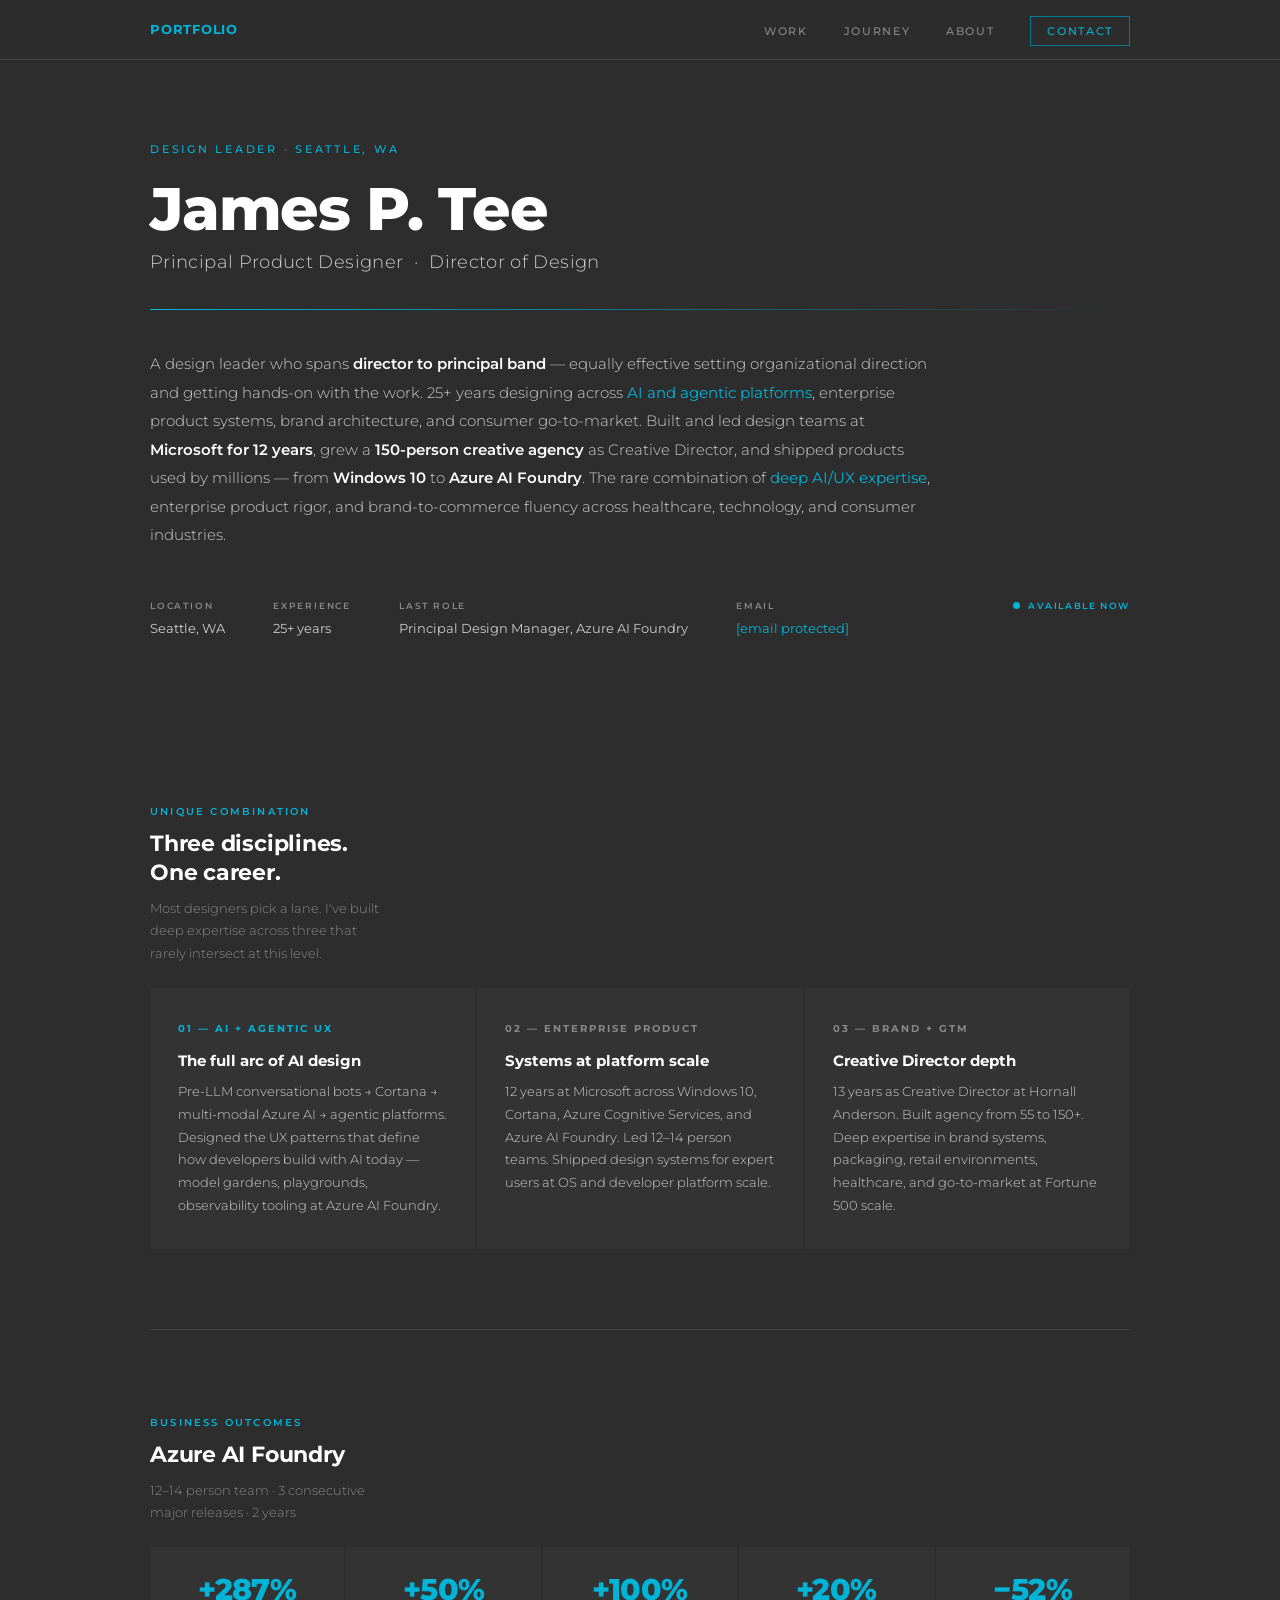
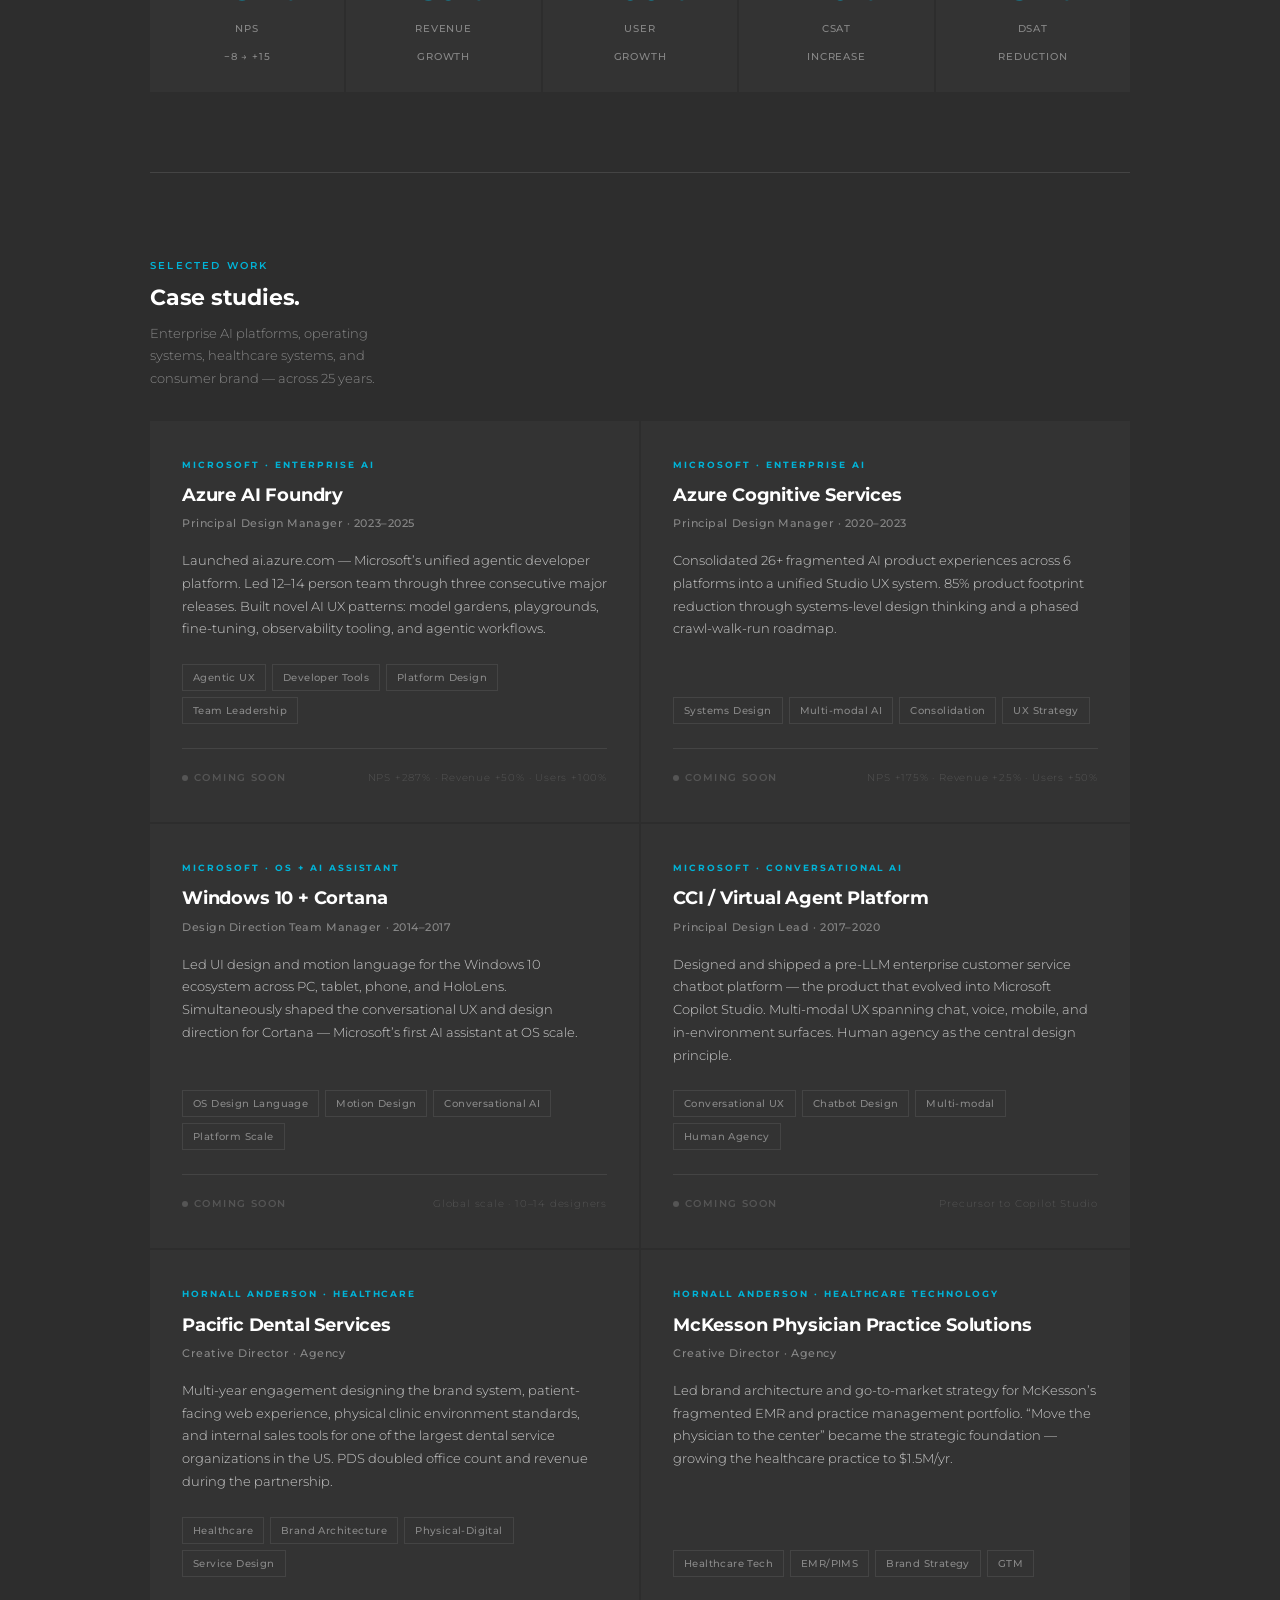
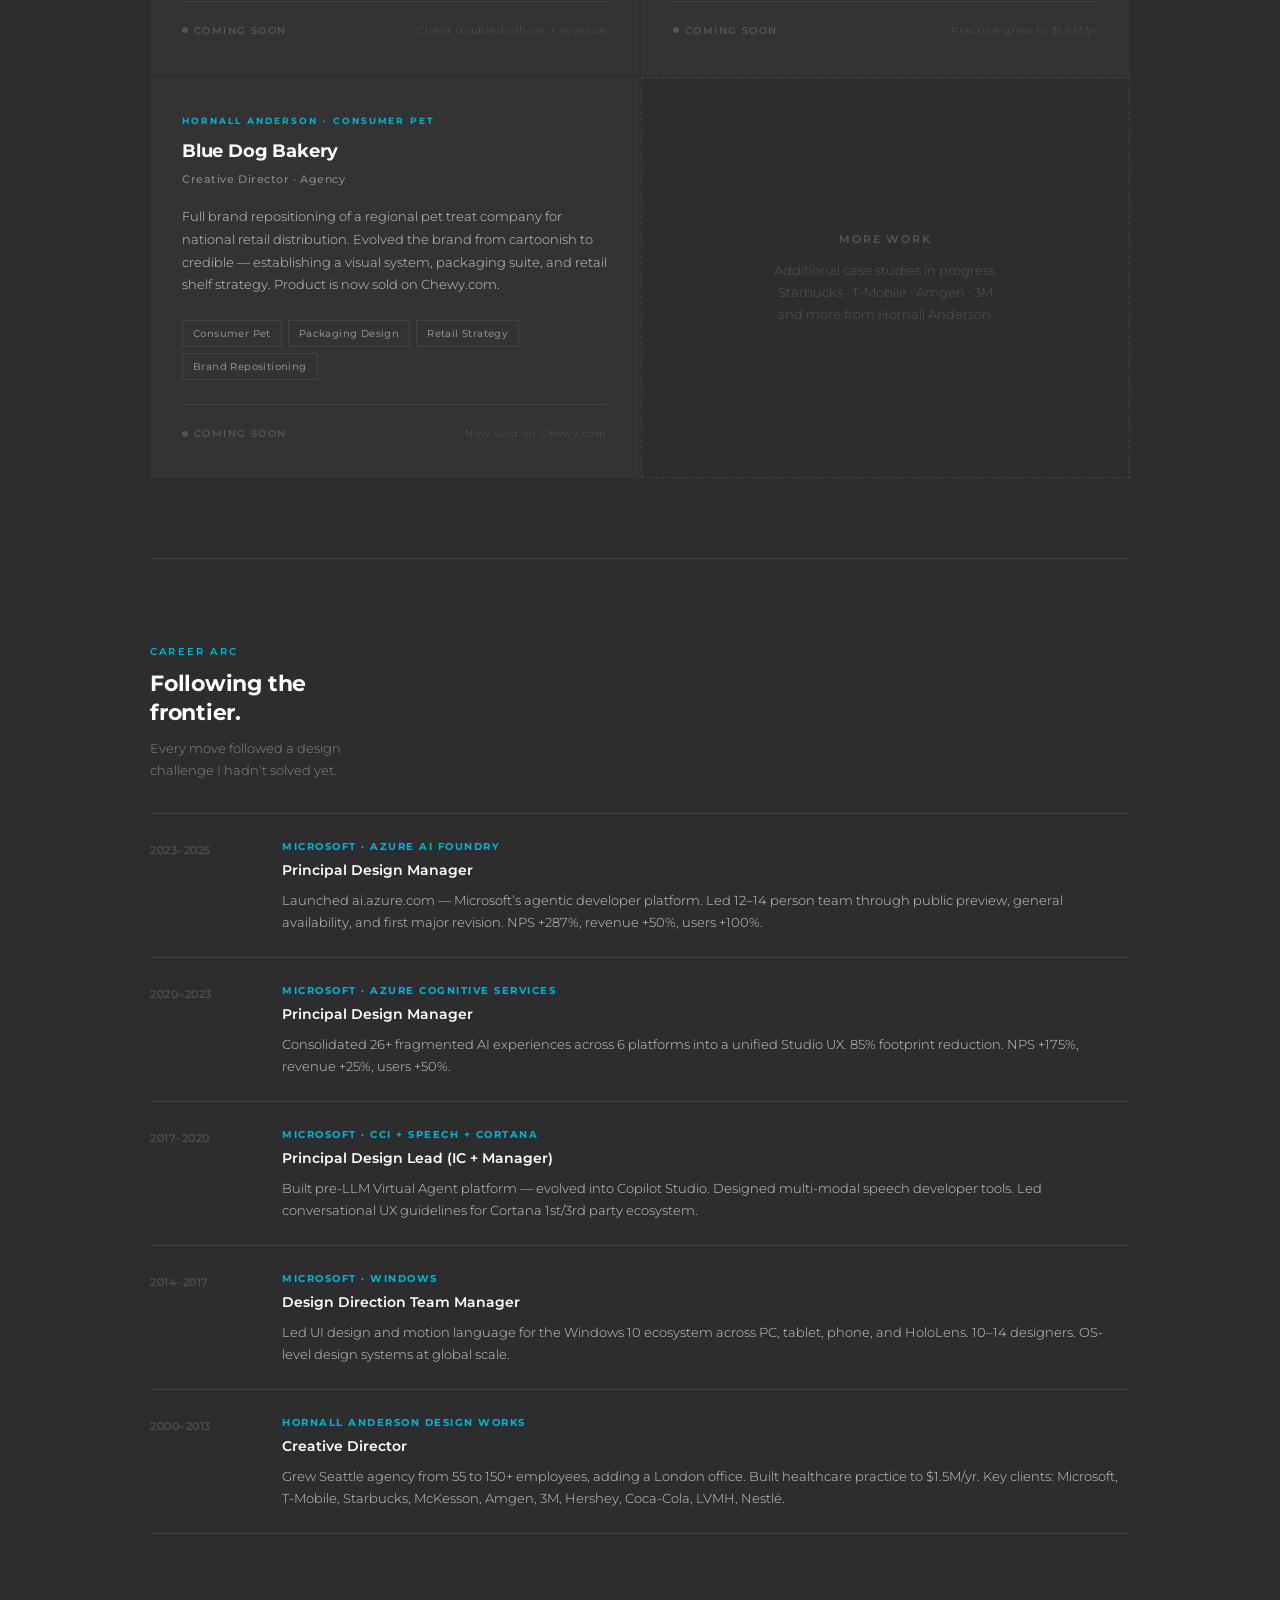
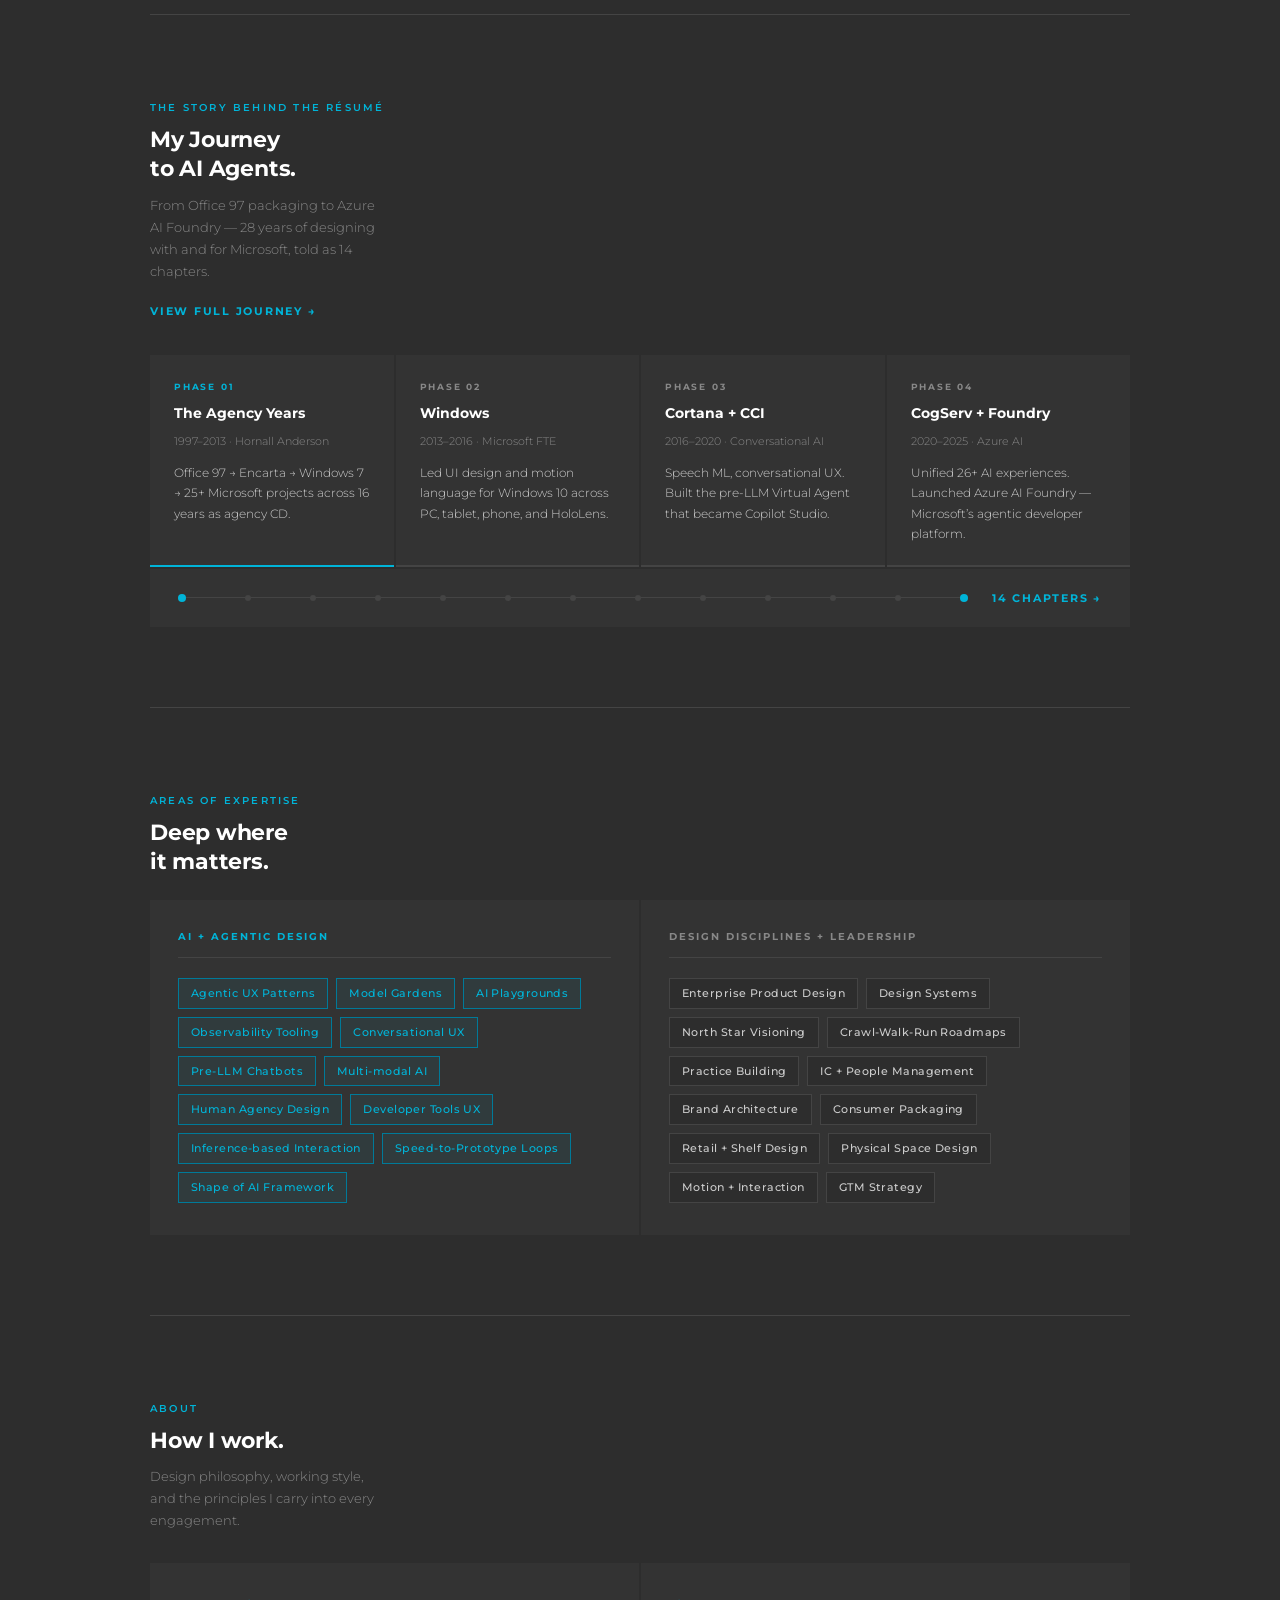
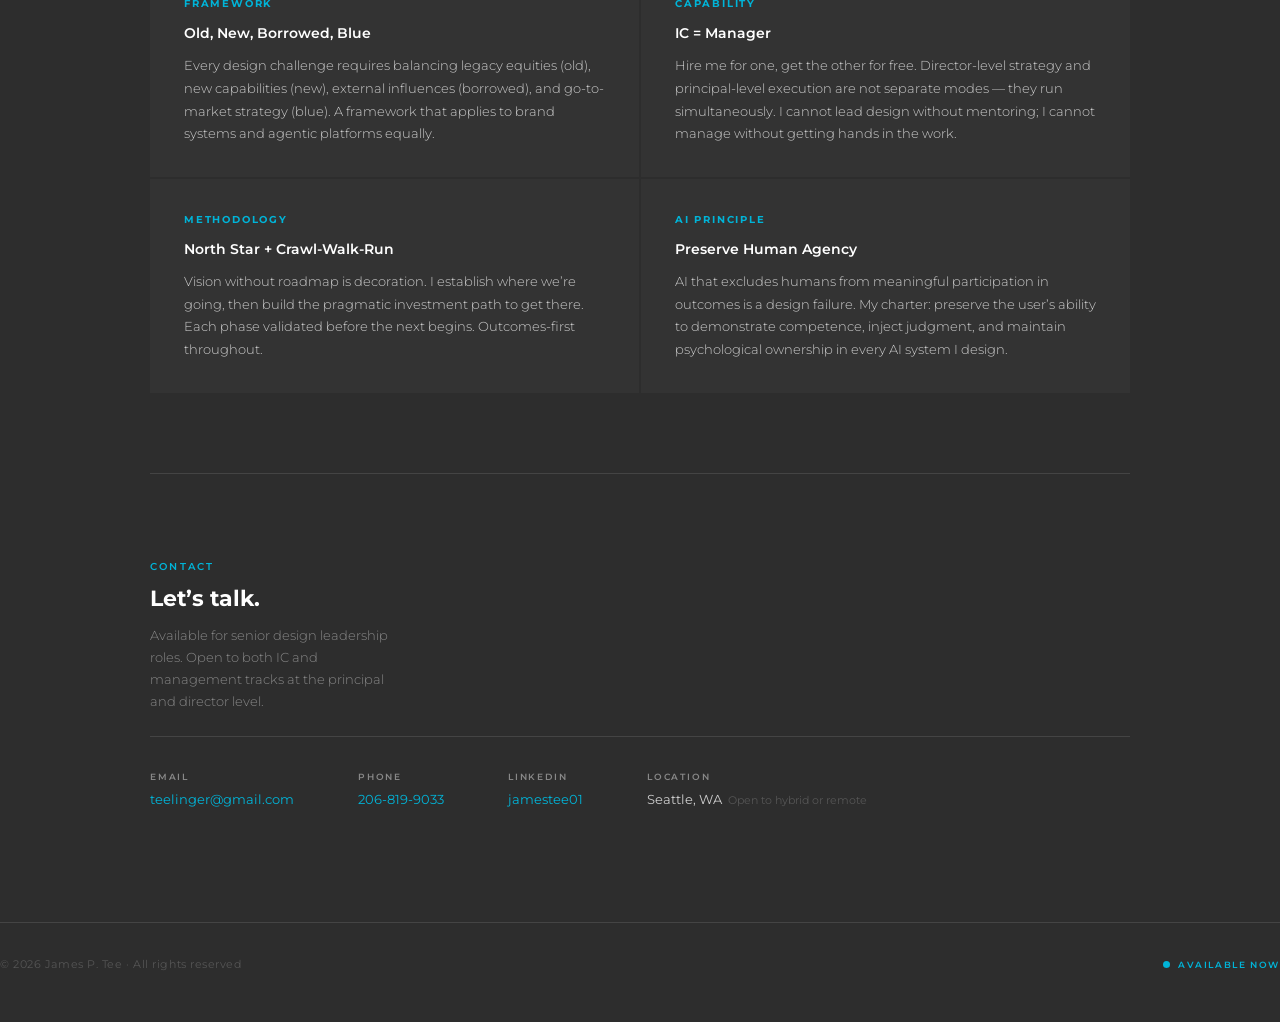
==== index.html @ 66a165d1 "Add files via upload" ====
<!DOCTYPE html>
<html lang="en">
<head>
<meta charset="UTF-8">
<meta name="viewport" content="width=device-width, initial-scale=1.0">
<title>James P. Tee — Principal Design Leader</title>
<meta name="description" content="James P. Tee is a Principal Design Leader with 25+ years spanning AI and agentic UX, enterprise product design, and brand systems. Former Microsoft Azure AI Foundry, Windows, Cortana. Based in Seattle, WA.">
<meta name="author" content="James P. Tee">
<meta name="robots" content="index, follow">
<meta property="og:type" content="website">
<meta property="og:url" content="https://jamestee01.github.io">
<meta property="og:title" content="James P. Tee — Principal Design Leader">
<meta property="og:description" content="25+ years spanning AI and agentic platforms, enterprise product design, and brand systems. Azure AI Foundry · Windows · Hornall Anderson.">
<meta property="og:image" content="https://jamestee01.github.io/og-image.png">
<meta name="twitter:card" content="summary_large_image">
<meta name="twitter:title" content="James P. Tee — Principal Design Leader">
<meta name="twitter:description" content="25+ years spanning AI and agentic platforms, enterprise product design, and brand systems.">
<meta name="twitter:image" content="https://jamestee01.github.io/og-image.png">
<link rel="canonical" href="https://jamestee01.github.io">
<link href="https://fonts.googleapis.com/css2?family=Montserrat:ital,wght@0,200;0,300;0,400;0,500;0,600;0,700;0,800;1,300;1,400&display=swap" rel="stylesheet">
<link rel="stylesheet" href="style.css">
</head>
<body>

<nav>
  <div class="nav-inner">
    <a href="#home" class="nav-name"><span>Portfolio</span></a>
    <ul class="nav-links">
      <li><a href="#work">Work</a></li>
      <li><a href="journey.html">Journey</a></li>
      <li><a href="#about">About</a></li>
      <li><a href="#contact" class="nav-cta">Contact</a></li>
    </ul>
  </div>
</nav>

<div class="page">

  <!-- HERO -->
  <section id="home">
    <p class="hero-kicker f1">Design Leader · Seattle, WA</p>
    <h1 class="hero-name f1">James P. Tee</h1>
    <p class="hero-title f2">Principal Product Designer &nbsp;·&nbsp; Director of Design</p>
    <div class="hero-rule"></div>
    <p class="hero-pitch f2">
      A design leader who spans <strong>director to principal band</strong> — equally effective setting organizational direction and getting hands-on with the work.
      25+ years designing across <span class="cy">AI and agentic platforms</span>, enterprise product systems, brand architecture, and consumer go-to-market.
      Built and led design teams at <strong>Microsoft for 12 years</strong>, grew a <strong>150-person creative agency</strong> as Creative Director, and shipped
      products used by millions — from <strong>Windows 10</strong> to <strong>Azure AI Foundry</strong>.
      The rare combination of <span class="cy">deep AI/UX expertise</span>, enterprise product rigor, and brand-to-commerce fluency across healthcare, technology, and consumer industries.
    </p>
    <div class="meta-row f3">
      <div class="mi"><span class="ml">Location</span><span class="mv">Seattle, WA</span></div>
      <div class="mi"><span class="ml">Experience</span><span class="mv">25+ years</span></div>
      <div class="mi"><span class="ml">Last Role</span><span class="mv">Principal Design Manager, Azure AI Foundry</span></div>
      <div class="mi"><span class="ml">Email</span><span class="mv"><a href="/cdn-cgi/l/email-protection#a3d7c6c6cfcacdc4c6d1e3c4cec2cacf8dc0ccce"><span class="__cf_email__" data-cfemail="83f7e6e6efeaede4e6f1c3e4eee2eaefade0ecee">[email&#160;protected]</span></a></span></div>
      <div class="mi" style="margin-left:auto"><div class="status"><div class="sdot"></div>Available Now</div></div>
    </div>
  </section>

  <!-- PILLARS -->
  <div class="sb f3">
    <div class="two-col" style="margin-bottom:24px">
      <div class="col-l"><p class="kicker">Unique combination</p><h2 class="sh">Three disciplines.<br>One career.</h2><p class="ssub">Most designers pick a lane. I've built deep expertise across three that rarely intersect at this level.</p></div>
      <div></div>
    </div>
    <div class="pill-row">
      <div class="pill"><span class="pill-num">01 — AI + Agentic UX</span><div class="pill-t">The full arc of AI design</div><p class="pill-b">Pre-LLM conversational bots → Cortana → multi-modal Azure AI → agentic platforms. Designed the UX patterns that define how developers build with AI today — model gardens, playgrounds, observability tooling at Azure AI Foundry.</p></div>
      <div class="pill"><span class="pill-num" style="color:var(--gray-2)">02 — Enterprise Product</span><div class="pill-t">Systems at platform scale</div><p class="pill-b">12 years at Microsoft across Windows 10, Cortana, Azure Cognitive Services, and Azure AI Foundry. Led 12–14 person teams. Shipped design systems for expert users at OS and developer platform scale.</p></div>
      <div class="pill"><span class="pill-num" style="color:var(--gray-2)">03 — Brand + GTM</span><div class="pill-t">Creative Director depth</div><p class="pill-b">13 years as Creative Director at Hornall Anderson. Built agency from 55 to 150+. Deep expertise in brand systems, packaging, retail environments, healthcare, and go-to-market at Fortune 500 scale.</p></div>
    </div>
  </div>

  <!-- METRICS -->
  <div class="sb f4">
    <div class="two-col" style="margin-bottom:24px">
      <div class="col-l"><p class="kicker">Business outcomes</p><h2 class="sh">Azure AI Foundry</h2><p class="ssub">12–14 person team · 3 consecutive major releases · 2 years</p></div>
      <div></div>
    </div>
    <div class="met-row">
      <div class="met-box"><span class="met-num">+287%</span><span class="met-lbl">NPS<br>−8 → +15</span></div>
      <div class="met-box"><span class="met-num">+50%</span><span class="met-lbl">Revenue<br>Growth</span></div>
      <div class="met-box"><span class="met-num">+100%</span><span class="met-lbl">User<br>Growth</span></div>
      <div class="met-box"><span class="met-num">+20%</span><span class="met-lbl">CSAT<br>Increase</span></div>
      <div class="met-box"><span class="met-num">−52%</span><span class="met-lbl">DSAT<br>Reduction</span></div>
    </div>
  </div>

  <!-- WORK -->
  <div class="sb" id="work">
    <div class="two-col" style="margin-bottom:32px">
      <div class="col-l"><p class="kicker">Selected work</p><h2 class="sh">Case studies.</h2><p class="ssub">Enterprise AI platforms, operating systems, healthcare systems, and consumer brand — across 25 years.</p></div>
      <div></div>
    </div>
    <div class="work-grid">

      <div class="card">
        <div class="c-domain">Microsoft · Enterprise AI</div>
        <div class="c-title">Azure AI Foundry</div>
        <div class="c-role">Principal Design Manager · 2023–2025</div>
        <div class="c-desc">Launched ai.azure.com — Microsoft’s unified agentic developer platform. Led 12–14 person team through three consecutive major releases. Built novel AI UX patterns: model gardens, playgrounds, fine-tuning, observability tooling, and agentic workflows.</div>
        <div class="c-tags"><span class="c-tag">Agentic UX</span><span class="c-tag">Developer Tools</span><span class="c-tag">Platform Design</span><span class="c-tag">Team Leadership</span></div>
        <div class="c-foot"><div class="c-stat">Coming Soon</div><div class="c-meta">NPS +287% · Revenue +50% · Users +100%</div></div>
      </div>

      <div class="card">
        <div class="c-domain">Microsoft · Enterprise AI</div>
        <div class="c-title">Azure Cognitive Services</div>
        <div class="c-role">Principal Design Manager · 2020–2023</div>
        <div class="c-desc">Consolidated 26+ fragmented AI product experiences across 6 platforms into a unified Studio UX system. 85% product footprint reduction through systems-level design thinking and a phased crawl-walk-run roadmap.</div>
        <div class="c-tags"><span class="c-tag">Systems Design</span><span class="c-tag">Multi-modal AI</span><span class="c-tag">Consolidation</span><span class="c-tag">UX Strategy</span></div>
        <div class="c-foot"><div class="c-stat">Coming Soon</div><div class="c-meta">NPS +175% · Revenue +25% · Users +50%</div></div>
      </div>

      <div class="card">
        <div class="c-domain">Microsoft · OS + AI Assistant</div>
        <div class="c-title">Windows 10 + Cortana</div>
        <div class="c-role">Design Direction Team Manager · 2014–2017</div>
        <div class="c-desc">Led UI design and motion language for the Windows 10 ecosystem across PC, tablet, phone, and HoloLens. Simultaneously shaped the conversational UX and design direction for Cortana — Microsoft’s first AI assistant at OS scale.</div>
        <div class="c-tags"><span class="c-tag">OS Design Language</span><span class="c-tag">Motion Design</span><span class="c-tag">Conversational AI</span><span class="c-tag">Platform Scale</span></div>
        <div class="c-foot"><div class="c-stat">Coming Soon</div><div class="c-meta">Global scale · 10–14 designers</div></div>
      </div>

      <div class="card">
        <div class="c-domain">Microsoft · Conversational AI</div>
        <div class="c-title">CCI / Virtual Agent Platform</div>
        <div class="c-role">Principal Design Lead · 2017–2020</div>
        <div class="c-desc">Designed and shipped a pre-LLM enterprise customer service chatbot platform — the product that evolved into Microsoft Copilot Studio. Multi-modal UX spanning chat, voice, mobile, and in-environment surfaces. Human agency as the central design principle.</div>
        <div class="c-tags"><span class="c-tag">Conversational UX</span><span class="c-tag">Chatbot Design</span><span class="c-tag">Multi-modal</span><span class="c-tag">Human Agency</span></div>
        <div class="c-foot"><div class="c-stat">Coming Soon</div><div class="c-meta">Precursor to Copilot Studio</div></div>
      </div>

      <div class="card">
        <div class="c-domain">Hornall Anderson · Healthcare</div>
        <div class="c-title">Pacific Dental Services</div>
        <div class="c-role">Creative Director · Agency</div>
        <div class="c-desc">Multi-year engagement designing the brand system, patient-facing web experience, physical clinic environment standards, and internal sales tools for one of the largest dental service organizations in the US. PDS doubled office count and revenue during the partnership.</div>
        <div class="c-tags"><span class="c-tag">Healthcare</span><span class="c-tag">Brand Architecture</span><span class="c-tag">Physical-Digital</span><span class="c-tag">Service Design</span></div>
        <div class="c-foot"><div class="c-stat">Coming Soon</div><div class="c-meta">Client doubled offices + revenue</div></div>
      </div>

      <div class="card">
        <div class="c-domain">Hornall Anderson · Healthcare Technology</div>
        <div class="c-title">McKesson Physician Practice Solutions</div>
        <div class="c-role">Creative Director · Agency</div>
        <div class="c-desc">Led brand architecture and go-to-market strategy for McKesson’s fragmented EMR and practice management portfolio. “Move the physician to the center” became the strategic foundation — growing the healthcare practice to $1.5M/yr.</div>
        <div class="c-tags"><span class="c-tag">Healthcare Tech</span><span class="c-tag">EMR/PIMS</span><span class="c-tag">Brand Strategy</span><span class="c-tag">GTM</span></div>
        <div class="c-foot"><div class="c-stat">Coming Soon</div><div class="c-meta">Practice grew to $1.5M/yr</div></div>
      </div>

      <div class="card">
        <div class="c-domain">Hornall Anderson · Consumer Pet</div>
        <div class="c-title">Blue Dog Bakery</div>
        <div class="c-role">Creative Director · Agency</div>
        <div class="c-desc">Full brand repositioning of a regional pet treat company for national retail distribution. Evolved the brand from cartoonish to credible — establishing a visual system, packaging suite, and retail shelf strategy. Product is now sold on Chewy.com.</div>
        <div class="c-tags"><span class="c-tag">Consumer Pet</span><span class="c-tag">Packaging Design</span><span class="c-tag">Retail Strategy</span><span class="c-tag">Brand Repositioning</span></div>
        <div class="c-foot"><div class="c-stat">Coming Soon</div><div class="c-meta">Now sold on Chewy.com</div></div>
      </div>

      <div class="card" style="background:var(--bg);border:1px dashed var(--border);justify-content:center;align-items:center;min-height:280px">
        <div style="text-align:center;padding:20px">
          <div style="font-size:11px;font-weight:600;letter-spacing:.18em;text-transform:uppercase;color:var(--gray-3);margin-bottom:10px">More Work</div>
          <div style="font-size:13px;font-weight:300;color:var(--gray-3);line-height:1.7">Additional case studies in progress.<br>Starbucks · T-Mobile · Amgen · 3M<br>and more from Hornall Anderson.</div>
        </div>
      </div>

    </div>
  </div>

  <!-- CAREER -->
  <div class="sb f4">
    <div class="two-col" style="margin-bottom:32px">
      <div class="col-l"><p class="kicker">Career arc</p><h2 class="sh">Following the frontier.</h2><p class="ssub">Every move followed a design challenge I hadn’t solved yet.</p></div>
      <div></div>
    </div>
    <div class="arc-list">
      <div class="arc-item"><div class="arc-yr">2023–2025</div><div><div class="arc-co">Microsoft · Azure AI Foundry</div><div class="arc-role">Principal Design Manager</div><div class="arc-note">Launched ai.azure.com — Microsoft’s agentic developer platform. Led 12–14 person team through public preview, general availability, and first major revision. NPS +287%, revenue +50%, users +100%.</div></div></div>
      <div class="arc-item"><div class="arc-yr">2020–2023</div><div><div class="arc-co">Microsoft · Azure Cognitive Services</div><div class="arc-role">Principal Design Manager</div><div class="arc-note">Consolidated 26+ fragmented AI experiences across 6 platforms into a unified Studio UX. 85% footprint reduction. NPS +175%, revenue +25%, users +50%.</div></div></div>
      <div class="arc-item"><div class="arc-yr">2017–2020</div><div><div class="arc-co">Microsoft · CCI + Speech + Cortana</div><div class="arc-role">Principal Design Lead (IC + Manager)</div><div class="arc-note">Built pre-LLM Virtual Agent platform — evolved into Copilot Studio. Designed multi-modal speech developer tools. Led conversational UX guidelines for Cortana 1st/3rd party ecosystem.</div></div></div>
      <div class="arc-item"><div class="arc-yr">2014–2017</div><div><div class="arc-co">Microsoft · Windows</div><div class="arc-role">Design Direction Team Manager</div><div class="arc-note">Led UI design and motion language for the Windows 10 ecosystem across PC, tablet, phone, and HoloLens. 10–14 designers. OS-level design systems at global scale.</div></div></div>
      <div class="arc-item"><div class="arc-yr">2000–2013</div><div><div class="arc-co">Hornall Anderson Design Works</div><div class="arc-role">Creative Director</div><div class="arc-note">Grew Seattle agency from 55 to 150+ employees, adding a London office. Built healthcare practice to $1.5M/yr. Key clients: Microsoft, T-Mobile, Starbucks, McKesson, Amgen, 3M, Hershey, Coca-Cola, LVMH, Nestlé.</div></div></div>
    </div>
  </div>


  <!-- JOURNEY TEASER -->
  <div class="sb">
    <div class="two-col" style="margin-bottom:32px;">
      <div class="col-l">
        <p class="kicker">The story behind the résumé</p>
        <h2 class="sh">My Journey<br>to AI Agents.</h2>
        <p class="ssub">From Office 97 packaging to Azure AI Foundry — 28 years of designing with and for Microsoft, told as 14 chapters.</p>
        <a href="journey.html" style="display:inline-flex;align-items:center;gap:10px;margin-top:20px;font-size:11px;font-weight:700;letter-spacing:.16em;text-transform:uppercase;color:var(--cyan);text-decoration:none;" onmouseover="this.style.opacity='.7'" onmouseout="this.style.opacity='1'">View Full Journey →</a>
      </div>
      <div></div>
    </div>
    <div style="display:grid;grid-template-columns:repeat(4,1fr);gap:2px;margin-bottom:2px;">
      <div style="background:var(--surface);padding:24px 24px 20px;border-bottom:2px solid var(--cyan);">
        <div style="font-size:9px;font-weight:700;letter-spacing:.2em;text-transform:uppercase;color:var(--cyan);margin-bottom:8px;">Phase 01</div>
        <div style="font-size:14px;font-weight:700;color:var(--white);margin-bottom:6px;">The Agency Years</div>
        <div style="font-size:11px;font-weight:300;color:var(--gray-2);margin-bottom:12px;">1997–2013 · Hornall Anderson</div>
        <div style="font-size:12px;font-weight:300;color:var(--gray-1);line-height:1.7;">Office 97 → Encarta → Windows 7 → 25+ Microsoft projects across 16 years as agency CD.</div>
      </div>
      <div style="background:var(--surface);padding:24px 24px 20px;border-bottom:2px solid var(--border);">
        <div style="font-size:9px;font-weight:700;letter-spacing:.2em;text-transform:uppercase;color:var(--gray-2);margin-bottom:8px;">Phase 02</div>
        <div style="font-size:14px;font-weight:700;color:var(--white);margin-bottom:6px;">Windows</div>
        <div style="font-size:11px;font-weight:300;color:var(--gray-2);margin-bottom:12px;">2013–2016 · Microsoft FTE</div>
        <div style="font-size:12px;font-weight:300;color:var(--gray-1);line-height:1.7;">Led UI design and motion language for Windows 10 across PC, tablet, phone, and HoloLens.</div>
      </div>
      <div style="background:var(--surface);padding:24px 24px 20px;border-bottom:2px solid var(--border);">
        <div style="font-size:9px;font-weight:700;letter-spacing:.2em;text-transform:uppercase;color:var(--gray-2);margin-bottom:8px;">Phase 03</div>
        <div style="font-size:14px;font-weight:700;color:var(--white);margin-bottom:6px;">Cortana + CCI</div>
        <div style="font-size:11px;font-weight:300;color:var(--gray-2);margin-bottom:12px;">2016–2020 · Conversational AI</div>
        <div style="font-size:12px;font-weight:300;color:var(--gray-1);line-height:1.7;">Speech ML, conversational UX. Built the pre-LLM Virtual Agent that became Copilot Studio.</div>
      </div>
      <div style="background:var(--surface);padding:24px 24px 20px;border-bottom:2px solid var(--border);">
        <div style="font-size:9px;font-weight:700;letter-spacing:.2em;text-transform:uppercase;color:var(--gray-2);margin-bottom:8px;">Phase 04</div>
        <div style="font-size:14px;font-weight:700;color:var(--white);margin-bottom:6px;">CogServ + Foundry</div>
        <div style="font-size:11px;font-weight:300;color:var(--gray-2);margin-bottom:12px;">2020–2025 · Azure AI</div>
        <div style="font-size:12px;font-weight:300;color:var(--gray-1);line-height:1.7;">Unified 26+ AI experiences. Launched Azure AI Foundry — Microsoft’s agentic developer platform.</div>
      </div>
    </div>
    <div style="background:var(--surface);padding:20px 28px;display:flex;align-items:center;gap:24px;">
      <div style="display:flex;align-items:center;gap:0;flex:1;">
        <div style="width:8px;height:8px;border-radius:50%;background:var(--cyan);flex-shrink:0;"></div>
        <div style="flex:1;height:1px;background:var(--border);"></div>
        <div style="width:6px;height:6px;border-radius:50%;background:var(--border);flex-shrink:0;"></div>
        <div style="flex:1;height:1px;background:var(--border);"></div>
        <div style="width:6px;height:6px;border-radius:50%;background:var(--border);flex-shrink:0;"></div>
        <div style="flex:1;height:1px;background:var(--border);"></div>
        <div style="width:6px;height:6px;border-radius:50%;background:var(--border);flex-shrink:0;"></div>
        <div style="flex:1;height:1px;background:var(--border);"></div>
        <div style="width:6px;height:6px;border-radius:50%;background:var(--border);flex-shrink:0;"></div>
        <div style="flex:1;height:1px;background:var(--border);"></div>
        <div style="width:6px;height:6px;border-radius:50%;background:var(--border);flex-shrink:0;"></div>
        <div style="flex:1;height:1px;background:var(--border);"></div>
        <div style="width:6px;height:6px;border-radius:50%;background:var(--border);flex-shrink:0;"></div>
        <div style="flex:1;height:1px;background:var(--border);"></div>
        <div style="width:6px;height:6px;border-radius:50%;background:var(--border);flex-shrink:0;"></div>
        <div style="flex:1;height:1px;background:var(--border);"></div>
        <div style="width:6px;height:6px;border-radius:50%;background:var(--border);flex-shrink:0;"></div>
        <div style="flex:1;height:1px;background:var(--border);"></div>
        <div style="width:6px;height:6px;border-radius:50%;background:var(--border);flex-shrink:0;"></div>
        <div style="flex:1;height:1px;background:var(--border);"></div>
        <div style="width:6px;height:6px;border-radius:50%;background:var(--border);flex-shrink:0;"></div>
        <div style="flex:1;height:1px;background:var(--border);"></div>
        <div style="width:6px;height:6px;border-radius:50%;background:var(--border);flex-shrink:0;"></div>
        <div style="flex:1;height:1px;background:var(--border);"></div>
        <div style="width:8px;height:8px;border-radius:50%;background:var(--cyan);flex-shrink:0;"></div>
      </div>
      <a href="journey.html" style="font-size:11px;font-weight:700;letter-spacing:.16em;text-transform:uppercase;color:var(--cyan);text-decoration:none;white-space:nowrap;flex-shrink:0;" onmouseover="this.style.opacity='.7'" onmouseout="this.style.opacity='1'">14 Chapters →</a>
    </div>
  </div>

  <!-- EXPERTISE -->
  <div class="sb f5">
    <div class="two-col" style="margin-bottom:24px">
      <div class="col-l"><p class="kicker">Areas of expertise</p><h2 class="sh">Deep where<br>it matters.</h2></div>
      <div></div>
    </div>
    <div class="exp-cols">
      <div class="exp-col">
        <div class="exp-lbl">AI + Agentic Design</div>
        <div class="tags">
          <span class="tag cy">Agentic UX Patterns</span><span class="tag cy">Model Gardens</span><span class="tag cy">AI Playgrounds</span>
          <span class="tag cy">Observability Tooling</span><span class="tag cy">Conversational UX</span><span class="tag cy">Pre-LLM Chatbots</span>
          <span class="tag cy">Multi-modal AI</span><span class="tag cy">Human Agency Design</span><span class="tag cy">Developer Tools UX</span>
          <span class="tag cy">Inference-based Interaction</span><span class="tag cy">Speed-to-Prototype Loops</span><span class="tag cy">Shape of AI Framework</span>
        </div>
      </div>
      <div class="exp-col">
        <div class="exp-lbl sec">Design Disciplines + Leadership</div>
        <div class="tags">
          <span class="tag">Enterprise Product Design</span><span class="tag">Design Systems</span><span class="tag">North Star Visioning</span>
          <span class="tag">Crawl-Walk-Run Roadmaps</span><span class="tag">Practice Building</span><span class="tag">IC + People Management</span>
          <span class="tag">Brand Architecture</span><span class="tag">Consumer Packaging</span><span class="tag">Retail + Shelf Design</span>
          <span class="tag">Physical Space Design</span><span class="tag">Motion + Interaction</span><span class="tag">GTM Strategy</span>
        </div>
      </div>
    </div>
  </div>

  <!-- ABOUT -->
  <div class="sb" id="about">
    <div class="two-col" style="margin-bottom:32px">
      <div class="col-l"><p class="kicker">About</p><h2 class="sh">How I work.</h2><p class="ssub">Design philosophy, working style, and the principles I carry into every engagement.</p></div>
      <div></div>
    </div>
    <div class="about-grid">
      <div class="about-blk"><div class="abl">Framework</div><div class="abt">Old, New, Borrowed, Blue</div><p class="abb">Every design challenge requires balancing legacy equities (old), new capabilities (new), external influences (borrowed), and go-to-market strategy (blue). A framework that applies to brand systems and agentic platforms equally.</p></div>
      <div class="about-blk"><div class="abl">Capability</div><div class="abt">IC = Manager</div><p class="abb">Hire me for one, get the other for free. Director-level strategy and principal-level execution are not separate modes — they run simultaneously. I cannot lead design without mentoring; I cannot manage without getting hands in the work.</p></div>
      <div class="about-blk"><div class="abl">Methodology</div><div class="abt">North Star + Crawl-Walk-Run</div><p class="abb">Vision without roadmap is decoration. I establish where we’re going, then build the pragmatic investment path to get there. Each phase validated before the next begins. Outcomes-first throughout.</p></div>
      <div class="about-blk"><div class="abl">AI Principle</div><div class="abt">Preserve Human Agency</div><p class="abb">AI that excludes humans from meaningful participation in outcomes is a design failure. My charter: preserve the user’s ability to demonstrate competence, inject judgment, and maintain psychological ownership in every AI system I design.</p></div>
    </div>
  </div>

  <!-- CONTACT -->
  <div class="sb" id="contact">
    <div class="two-col" style="margin-bottom:24px">
      <div class="col-l"><p class="kicker">Contact</p><h2 class="sh">Let’s talk.</h2><p class="ssub">Available for senior design leadership roles. Open to both IC and management tracks at the principal and director level.</p></div>
      <div></div>
    </div>
    <div style="display:flex;gap:64px;flex-wrap:wrap;padding:32px 0;border-top:1px solid var(--border);">
      <div class="mi"><span class="ml">Email</span><span class="mv"><a href="mailto:teelinger@gmail.com">teelinger@gmail.com</a></span></div>
      <div class="mi"><span class="ml">Phone</span><span class="mv"><a href="tel:2068199033">206-819-9033</a></span></div>
      <div class="mi"><span class="ml">LinkedIn</span><span class="mv"><a href="https://linkedin.com/in/jamestee01" target="_blank">jamestee01</a></span></div>
      <div class="mi"><span class="ml">Location</span><span class="mv">Seattle, WA &nbsp;<span style="color:var(--gray-3);font-size:11px;">Open to hybrid or remote</span></span></div>
    </div>
    </div>
  </div>

  <footer>
    <span class="fc">© 2026 James P. Tee · All rights reserved</span>
    <div class="fs"><div class="fsd"></div>Available Now</div>
  </footer>

</div>

<script data-cfasync="false" src="/cdn-cgi/scripts/5c5dd728/cloudflare-static/email-decode.min.js"></script><script>
const sections=['home','work','about','contact'];
const lin
---- style.css ----
*,*::before,*::after{box-sizing:border-box;margin:0;padding:0}
:root{
  --bg:#2d2d2d;--surface:#333333;--surface2:#3a3a3a;--border:#444444;
  --cyan:#00b4d8;--cyan-dim:#007a99;--white:#ffffff;
  --gray-1:#cccccc;--gray-2:#888888;--gray-3:#555555;--nav-h:60px;
}
html{scroll-behavior:smooth}
body{background:var(--bg);color:var(--white);font-family:'Montserrat',sans-serif;font-weight:300;line-height:1.7;-webkit-font-smoothing:antialiased}
@keyframes fadeUp{from{opacity:0;transform:translateY(20px)}to{opacity:1;transform:translateY(0)}}
@keyframes expandWidth{from{width:0}to{width:100%}}
@keyframes pulse{0%,100%{opacity:1}50%{opacity:0.3}}
.f1{animation:fadeUp .6s ease .05s both}.f2{animation:fadeUp .6s ease .15s both}
.f3{animation:fadeUp .6s ease .25s both}.f4{animation:fadeUp .6s ease .4s both}
.f5{animation:fadeUp .6s ease .55s both}.f6{animation:fadeUp .6s ease .7s both}

/* NAV */
nav{position:fixed;top:0;left:0;right:0;height:var(--nav-h);background:rgba(45,45,45,.96);backdrop-filter:blur(12px);border-bottom:1px solid var(--border);z-index:100;display:flex;align-items:center}
.nav-inner{max-width:1100px;margin:0 auto;padding:0 60px;width:100%;display:flex;align-items:center;justify-content:space-between}
.nav-name{font-size:13px;font-weight:700;letter-spacing:.06em;color:var(--white);text-decoration:none;text-transform:uppercase}
.nav-name span{color:var(--cyan)}
.nav-links{display:flex;align-items:center;gap:36px;list-style:none}
.nav-links a{font-size:11px;font-weight:500;letter-spacing:.15em;text-transform:uppercase;color:var(--gray-2);text-decoration:none;transition:color .15s}
.nav-links a:hover{color:var(--white)}.nav-links a.active{color:var(--cyan)}
.nav-cta{color:var(--cyan)!important;border:1px solid var(--cyan-dim);padding:7px 16px;transition:background .15s!important}
.nav-cta:hover{background:rgba(0,180,216,.1)!important}

/* LAYOUT */
.page{max-width:1100px;margin:0 auto;padding:0 60px}
.sb{padding:80px 0;border-top:1px solid var(--border)}
.sb:first-of-type{border-top:none}
.two-col{display:grid;grid-template-columns:240px 1fr;gap:48px;align-items:start}
.col-l{padding-top:4px}
.kicker{font-size:10px;font-weight:600;letter-spacing:.22em;text-transform:uppercase;color:var(--cyan);margin-bottom:10px}
.sh{font-size:22px;font-weight:700;color:var(--white);line-height:1.3;letter-spacing:-.01em}
.ssub{font-size:13px;font-weight:300;color:var(--gray-2);margin-top:10px;line-height:1.7}

/* HERO */
#home{padding-top:calc(var(--nav-h) + 80px);padding-bottom:80px}
.hero-kicker{font-size:11px;font-weight:500;letter-spacing:.25em;text-transform:uppercase;color:var(--cyan);margin-bottom:20px}
.hero-name{font-size:60px;font-weight:800;letter-spacing:-.02em;line-height:1;color:var(--white);margin-bottom:8px}
.hero-title{font-size:18px;font-weight:300;color:var(--gray-1);margin-bottom:32px;letter-spacing:.02em}
.hero-rule{height:1px;background:linear-gradient(to right,var(--cyan),transparent);margin-bottom:40px;animation:expandWidth 1s ease .2s both}
.hero-pitch{font-size:15px;font-weight:300;color:var(--gray-1);line-height:1.9;max-width:780px;margin-bottom:48px}
.hero-pitch strong{color:var(--white);font-weight:600}
.hero-pitch .cy{color:var(--cyan);font-weight:400}
.meta-row{display:flex;gap:48px;flex-wrap:wrap}
.mi{display:flex;flex-direction:column;gap:4px}
.ml{font-size:9px;font-weight:600;letter-spacing:.2em;text-transform:uppercase;color:var(--gray-2)}
.mv{font-size:13px;font-weight:400;color:var(--gray-1)}
.mv a{color:var(--cyan);text-decoration:none}
.status{display:flex;align-items:center;gap:8px;font-size:9px;font-weight:600;letter-spacing:.18em;text-transform:uppercase;color:var(--cyan)}
.sdot{width:7px;height:7px;border-radius:50%;background:var(--cyan);animation:pulse 2.2s ease infinite;flex-shrink:0}

/* METRICS */
.met-row{display:grid;grid-template-columns:repeat(5,1fr);gap:2px}
.met-box{background:var(--surface);padding:28px 20px 24px;text-align:center}
.met-num{font-size:30px;font-weight:800;color:var(--cyan);display:block;line-height:1;margin-bottom:8px;letter-spacing:-.02em}
.met-lbl{font-size:10px;font-weight:500;letter-spacing:.08em;text-transform:uppercase;color:var(--gray-2);line-height:1.5}

/* PILLARS */
.pill-row{display:grid;grid-template-columns:repeat(3,1fr);gap:2px}
.pill{background:var(--surface);padding:32px 28px;transition:background .2s}
.pill:hover{background:var(--surface2)}
.pill-num{font-size:10px;font-weight:700;letter-spacing:.2em;color:var(--cyan);text-transform:uppercase;margin-bottom:14px;display:block}
.pill-t{font-size:15px;font-weight:700;color:var(--white);margin-bottom:10px;line-height:1.3}
.pill-b{font-size:13px;font-weight:300;color:var(--gray-1);line-height:1.75}

/* WORK CARDS */
.work-grid{display:grid;grid-template-columns:repeat(2,1fr);gap:2px}
.card{background:var(--surface);padding:36px 32px;display:flex;flex-direction:column;text-decoration:none;transition:background .2s;position:relative;cursor:default}
.card-live{cursor:pointer}.card-live:hover{background:var(--surface2)}
.c-domain{font-size:9px;font-weight:700;letter-spacing:.22em;text-transform:uppercase;color:var(--cyan);margin-bottom:12px}
.c-title{font-size:18px;font-weight:700;color:var(--white);line-height:1.25;margin-bottom:8px;letter-spacing:-.01em}
.c-role{font-size:11px;font-weight:500;color:var(--gray-2);letter-spacing:.05em;margin-bottom:16px}
.c-desc{font-size:13px;font-weight:300;color:var(--gray-1);line-height:1.75;margin-bottom:24px;flex:1}
.c-tags{display:flex;flex-wrap:wrap;gap:6px;margin-bottom:24px}
.c-tag{font-size:10px;font-weight:500;padding:4px 10px;border:1px solid var(--border);color:var(--gray-2);letter-spacing:.04em}
.c-foot{display:flex;align-items:center;justify-content:space-between;padding-top:20px;border-top:1px solid var(--border)}
.c-cta{font-size:10px;font-weight:700;letter-spacing:.16em;text-transform:uppercase;color:var(--cyan);display:flex;align-items:center;gap:8px}
.c-cta::after{content:'92';transition:transform .15s}
.card-live:hover .c-cta::after{transform:translateX(4px)}
.c-stat{font-size:10px;font-weight:600;letter-spacing:.14em;text-transform:uppercase;color:var(--gray-3);display:flex;align-items:center;gap:6px}
.c-stat::before{content:'';width:6px;height:6px;border-radius:50%;background:var(--gray-3)}
.c-stat.live{color:var(--cyan)}.c-stat.live::before{background:var(--cyan);animation:pulse 2s ease infinite}
.c-meta{font-size:10px;color:var(--gray-3);letter-spacing:.08em}

/* ARC */
.arc-list{display:flex;flex-direction:column}
.arc-item{display:grid;grid-template-columns:100px 1fr;gap:32px;padding:24px 0;border-bottom:1px solid var(--border)}
.arc-item:first-child{border-top:1px solid var(--border)}
.arc-yr{font-size:11px;font-weight:500;color:var(--gray-3);letter-spacing:.05em;padding-top:3px}
.arc-co{font-size:10px;font-weight:700;letter-spacing:.15em;text-transform:uppercase;color:var(--cyan);margin-bottom:4px}
.arc-role{font-size:14px;font-weight:600;color:var(--white);margin-bottom:6px}
.arc-note{font-size:13px;font-weight:300;color:var(--gray-1);line-height:1.7}

/* EXPERTISE */
.exp-cols{display:grid;grid-template-columns:1fr 1fr;gap:2px}
.exp-col{background:var(--surface);padding:28px 28px 32px}
.exp-lbl{font-size:10px;font-weight:700;letter-spacing:.2em;text-transform:uppercase;color:var(--cyan);margin-bottom:20px;padding-bottom:12px;border-bottom:1px solid var(--border)}
.exp-lbl.sec{color:var(--gray-2)}
.tags{display:flex;flex-wrap:wrap;gap:8px}
.tag{font-size:11px;font-weight:500;padding:5px 12px;background:var(--bg);color:var(--gray-1);letter-spacing:.04em;border:1px solid var(--border);cursor:default;transition:color .15s,border-color .15s}
.tag:hover{color:var(--cyan);border-color:var(--cyan-dim)}
.tag.cy{color:var(--cyan);border-color:var(--cyan-dim);background:rgba(0,180,216,.06)}
.tag.cy:hover{background:rgba(0,180,216,.12)}

/* ABOUT */
.about-grid{display:grid;grid-template-columns:1fr 1fr;gap:2px}
.about-blk{background:var(--surface);padding:32px;border-left:2px solid transparent;transition:border-color .2s,background .2s}
.about-blk:hover{border-left-color:var(--cyan);background:var(--surface2)}
.abl{font-size:10px;font-weight:700;letter-spacing:.18em;text-transform:uppercase;color:var(--cyan);margin-bottom:10px}
.abt{font-size:14px;font-weight:600;color:var(--white);margin-bottom:8px}
.abb{font-size:13px;font-weight:300;color:var(--gray-1);line-height:1.75}

/* CONTACT */
.ct-grid{display:grid;grid-template-columns:repeat(4,1fr);gap:2px}
.ct-item{background:var(--surface);padding:28px 24px;transition:background .2s}
.ct-item:hover{background:var(--surface2)}
.ct-lbl{font-size:9px;font-weight:700;letter-spacing:.2em;text-transform:uppercase;color:var(--gray-3);margin-bottom:8px}
.ct-val{font-size:13px;font-weight:400;color:var(--gray-1)}
.ct-val a{color:var(--cyan);text-decoration:none;transition:opacity .15s}
.ct-val a:hover{opacity:.75}

/* FOOTER */
footer{border-top:1px solid var(--border);padding:32px 0 48px;display:flex;justify-content:space-between;align-items:center;flex-wrap:wrap;gap:16px}
.fc{font-size:11px;font-weight:400;color:var(--gray-3);letter-spacing:.05em}
.fs{display:flex;align-items:center;gap:8px;font-size:9px;font-weight:600;letter-spacing:.18em;text-transform:uppercase;color:var(--cyan)}
.fsd{width:7px;height:7px;border-radius:50%;background:var(--cyan);animation:pulse 2.2s ease infinite}

/* RESPONSIVE */
@media(max-width:800px){
  .page,.nav-inner{padding:0 24px}
  .two-col,.pill-row,.exp-cols,.about-grid{grid-template-columns:1fr}
  .met-row{grid-template-columns:repeat(3,1fr)}
  .work-grid,.ct-grid{grid-template-columns:1fr}
  .hero-name{font-size:40px}
  .nav-links{gap:20px}
}
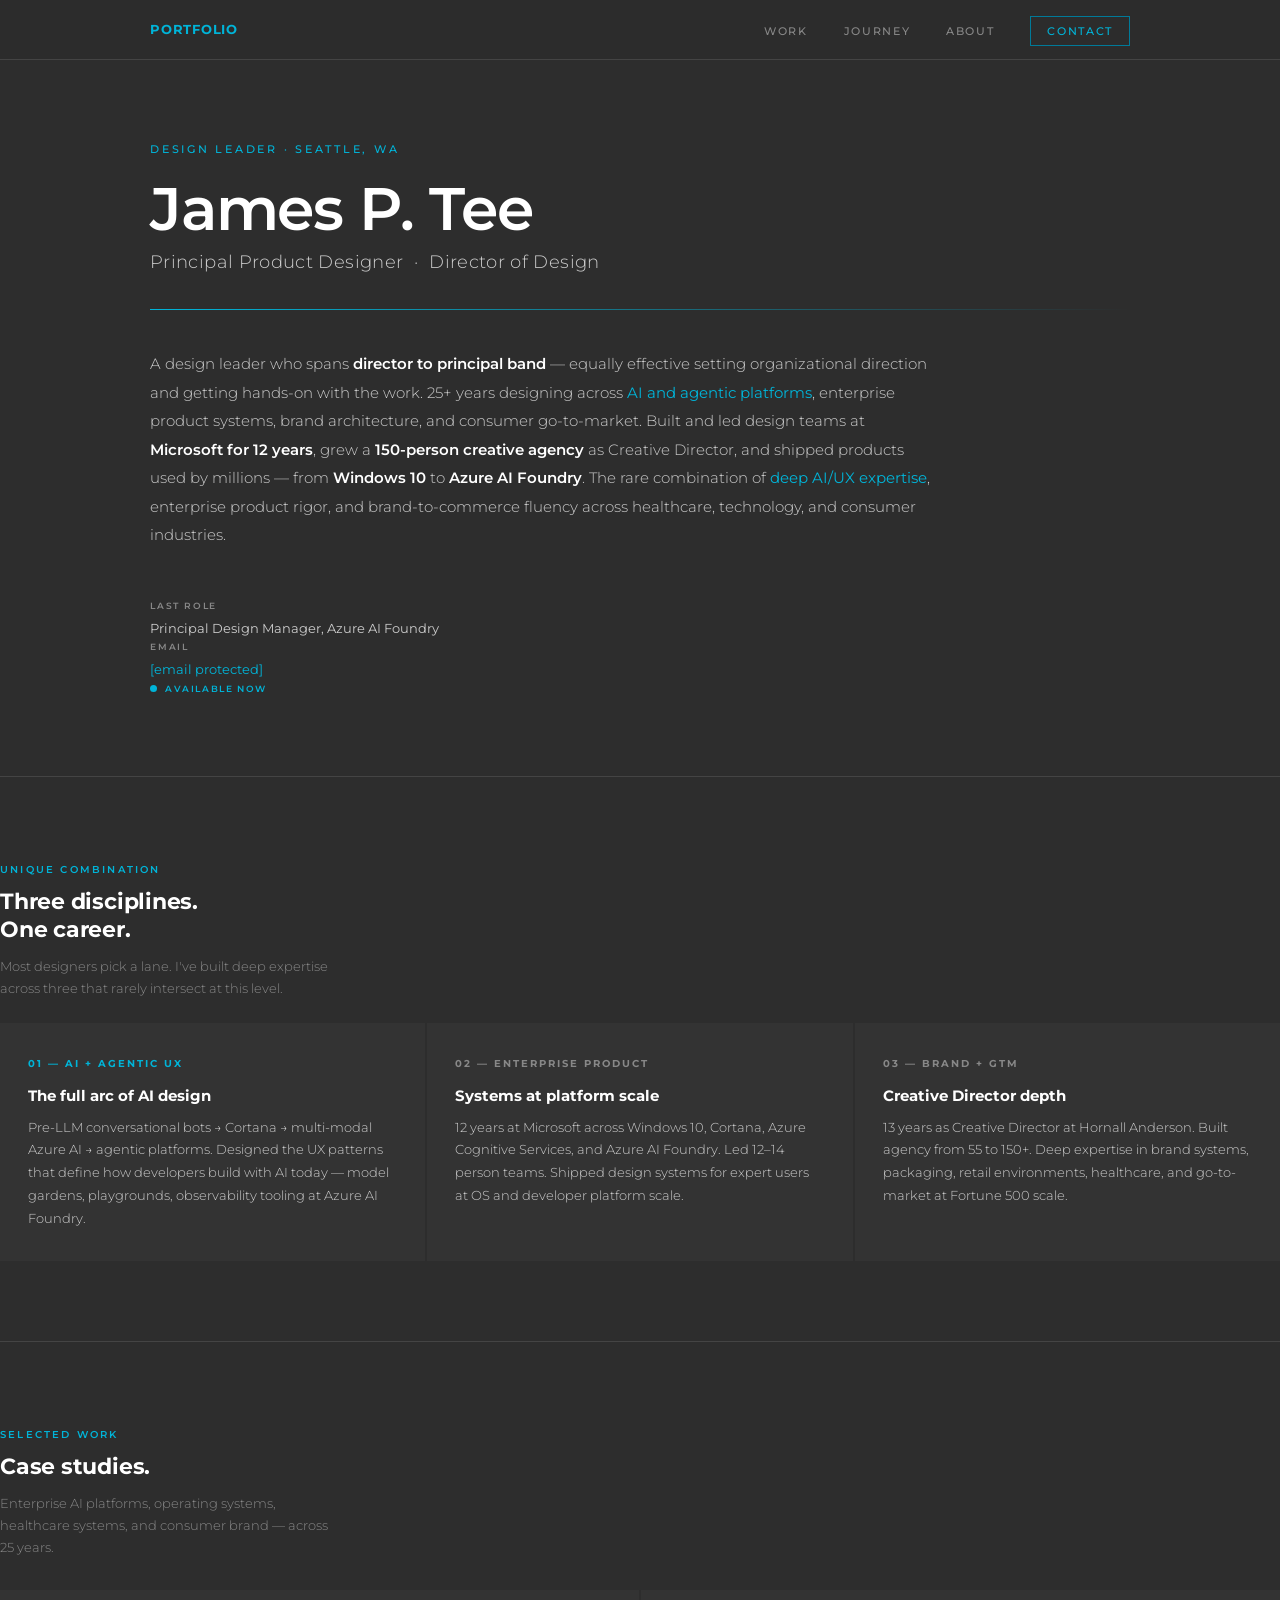
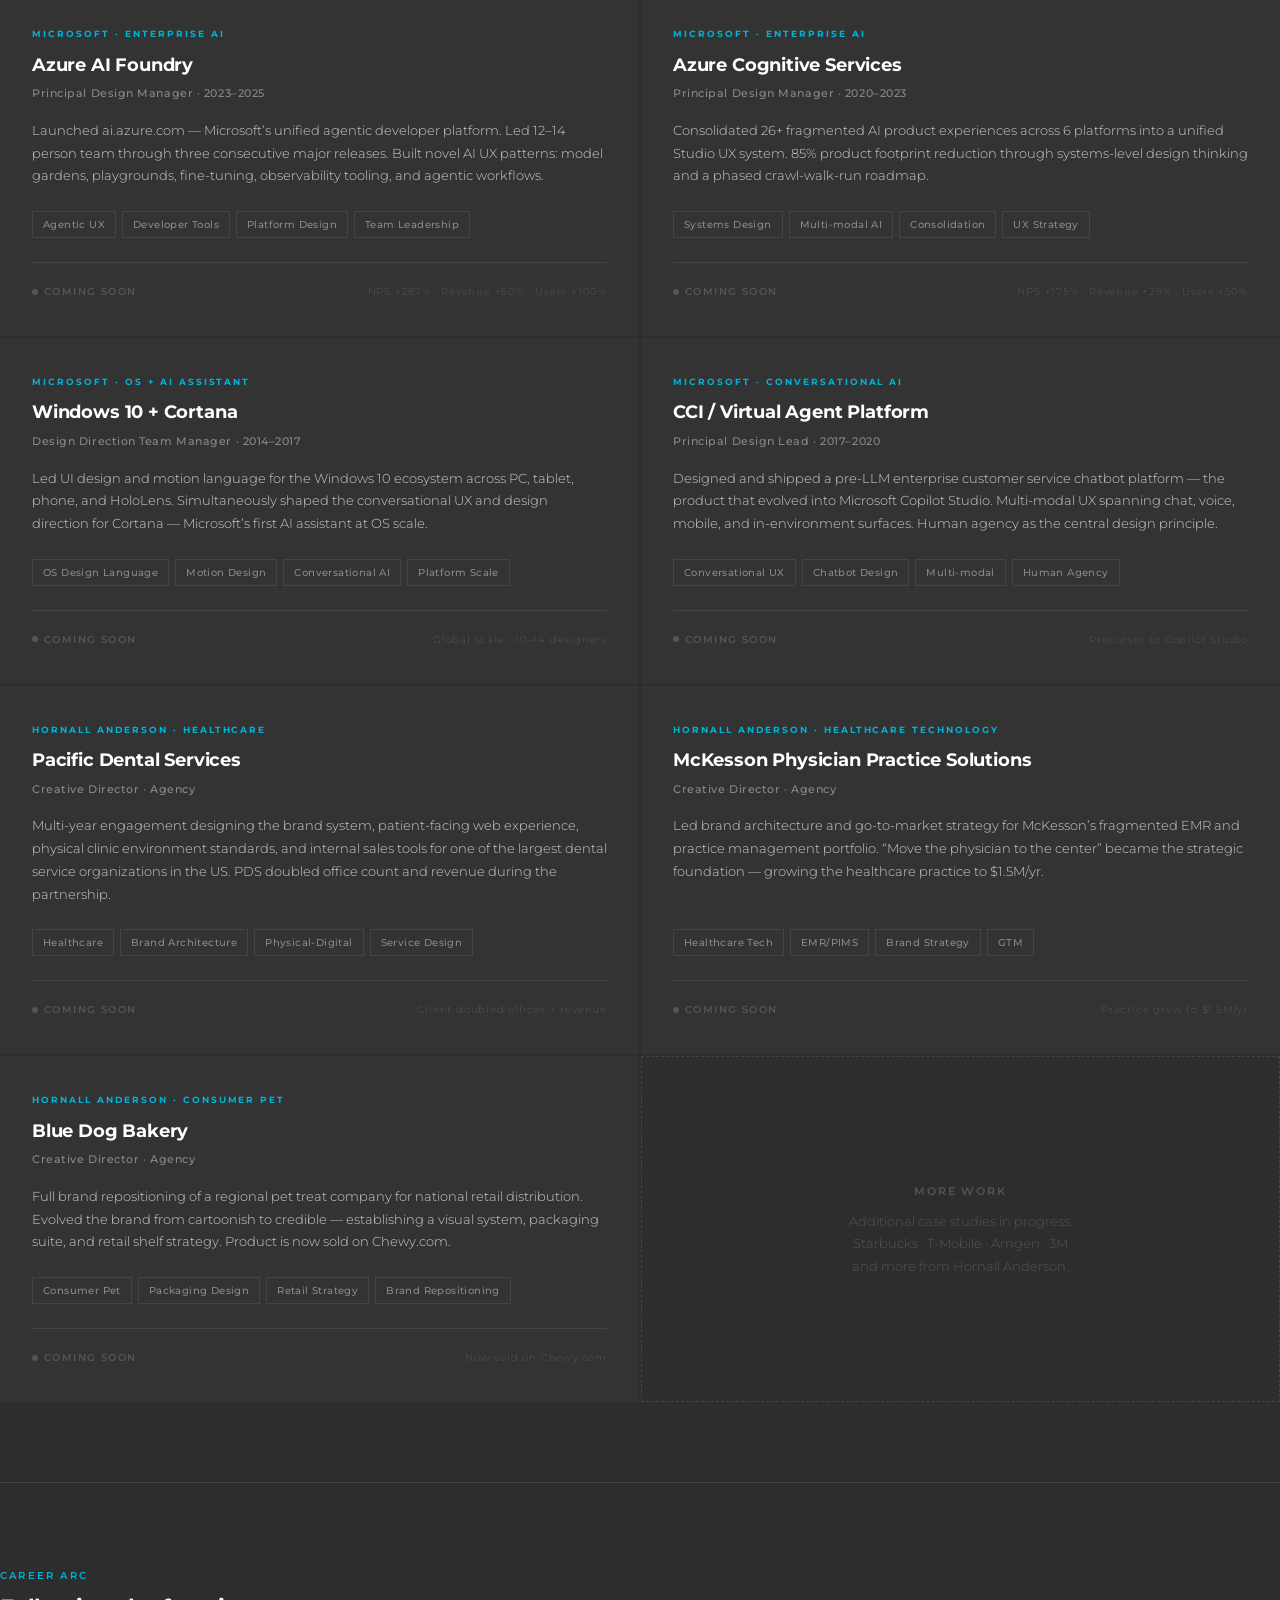
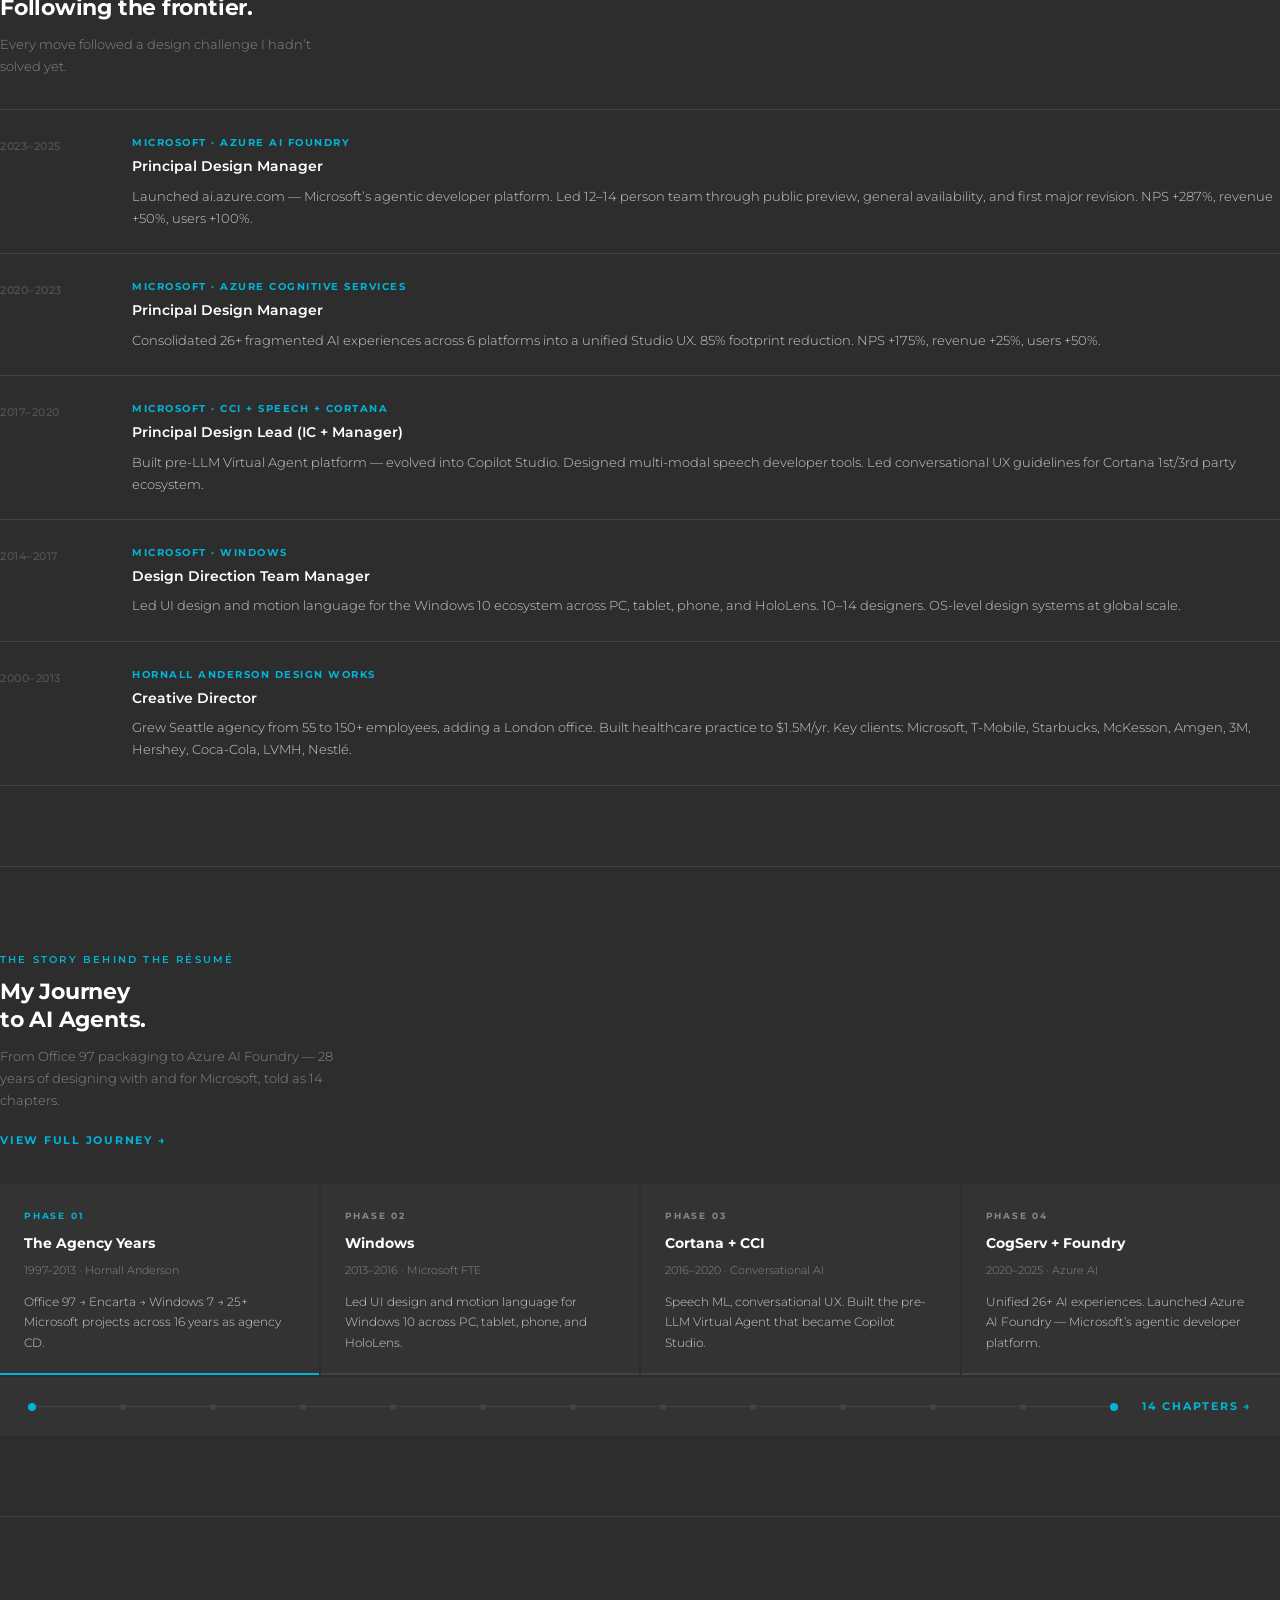
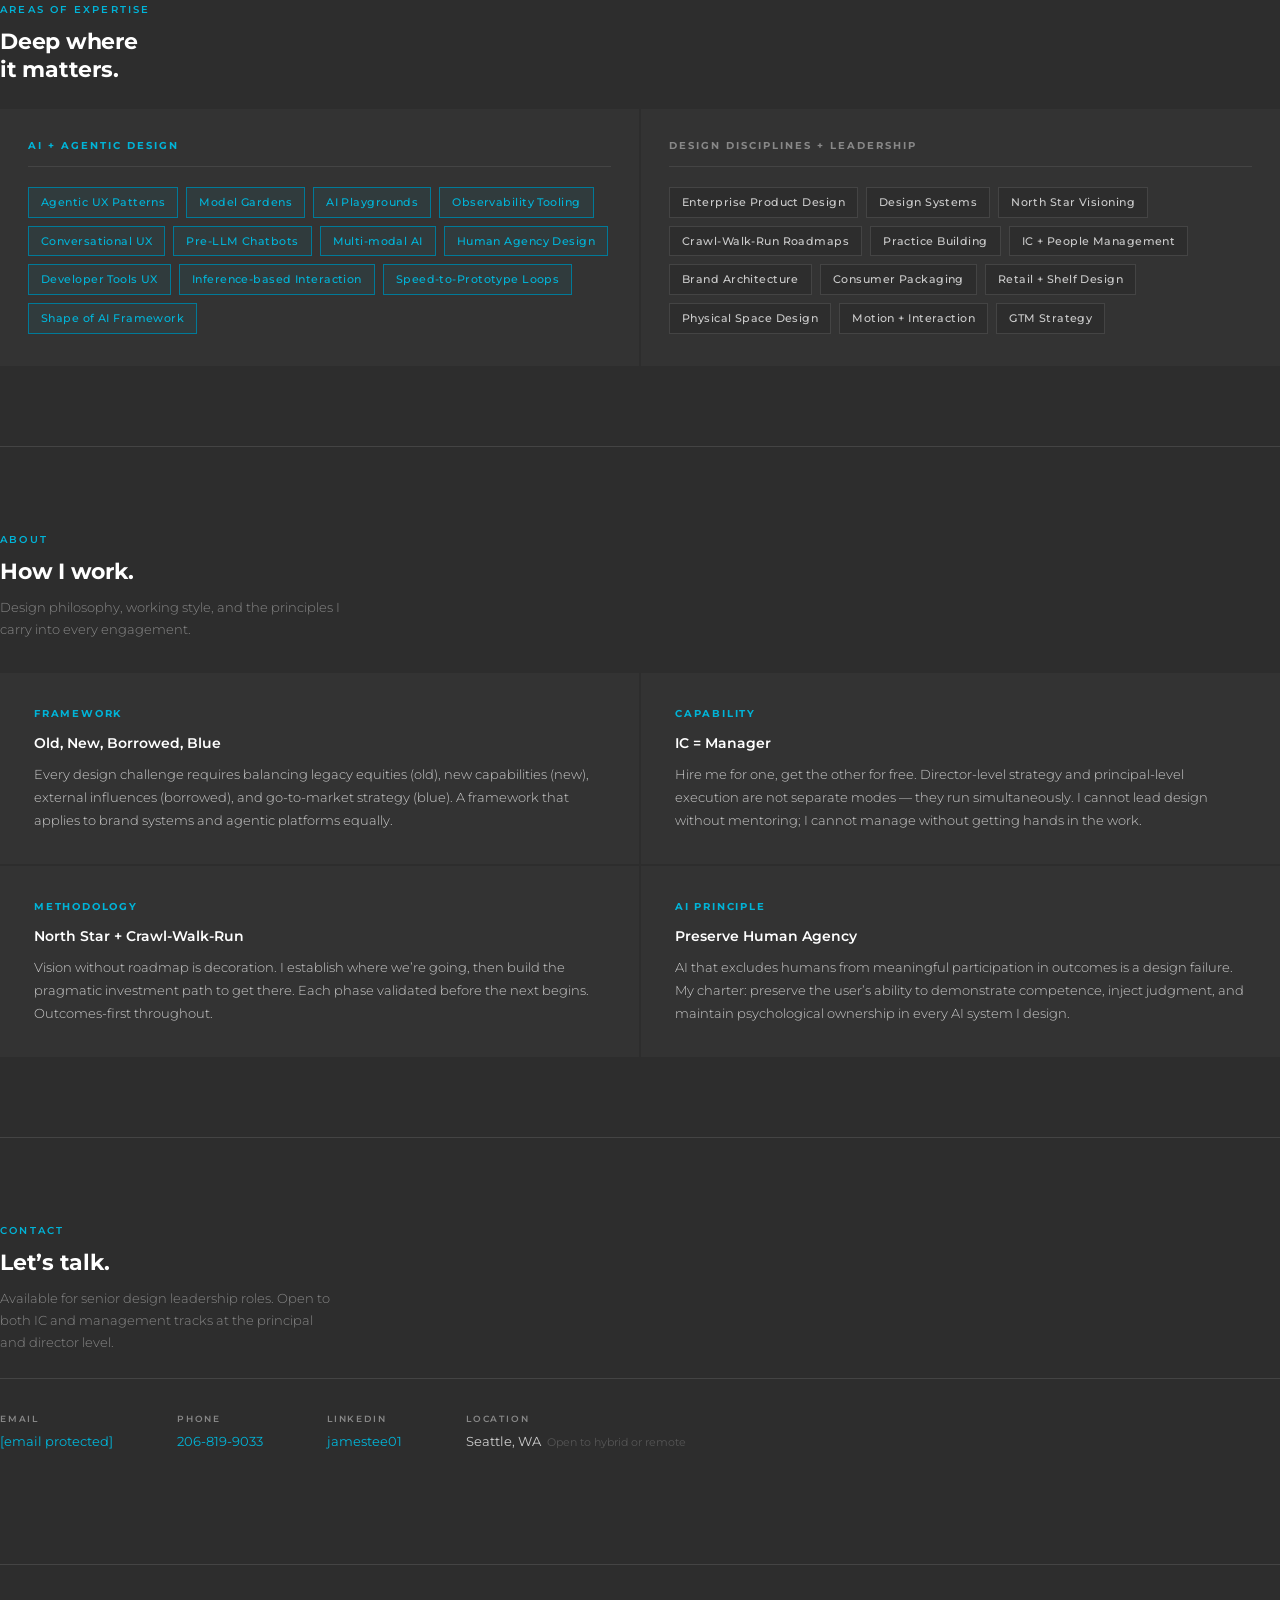
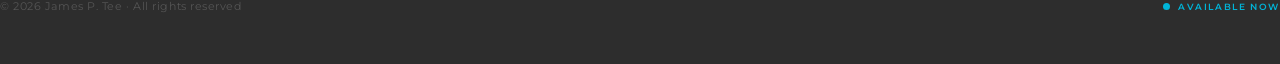
==== commit 9a5dd06c: "Add files via upload" ====
--- a/index.html
+++ b/index.html
@@ -49,9 +49,7 @@
       products used by millions — from <strong>Windows 10</strong> to <strong>Azure AI Foundry</strong>.
       The rare combination of <span class="cy">deep AI/UX expertise</span>, enterprise product rigor, and brand-to-commerce fluency across healthcare, technology, and consumer industries.
     </p>
-    <div class="meta-row f3">
-      <div class="mi"><span class="ml">Location</span><span class="mv">Seattle, WA</span></div>
-      <div class="mi"><span class="ml">Experience</span><span class="mv">25+ years</span></div>
+
       <div class="mi"><span class="ml">Last Role</span><span class="mv">Principal Design Manager, Azure AI Foundry</span></div>
       <div class="mi"><span class="ml">Email</span><span class="mv"><a href="/cdn-cgi/l/email-protection#a3d7c6c6cfcacdc4c6d1e3c4cec2cacf8dc0ccce"><span class="__cf_email__" data-cfemail="83f7e6e6efeaede4e6f1c3e4eee2eaefade0ecee">[email&#160;protected]</span></a></span></div>
       <div class="mi" style="margin-left:auto"><div class="status"><div class="sdot"></div>Available Now</div></div>
@@ -68,21 +66,6 @@
       <div class="pill"><span class="pill-num">01 — AI + Agentic UX</span><div class="pill-t">The full arc of AI design</div><p class="pill-b">Pre-LLM conversational bots → Cortana → multi-modal Azure AI → agentic platforms. Designed the UX patterns that define how developers build with AI today — model gardens, playgrounds, observability tooling at Azure AI Foundry.</p></div>
       <div class="pill"><span class="pill-num" style="color:var(--gray-2)">02 — Enterprise Product</span><div class="pill-t">Systems at platform scale</div><p class="pill-b">12 years at Microsoft across Windows 10, Cortana, Azure Cognitive Services, and Azure AI Foundry. Led 12–14 person teams. Shipped design systems for expert users at OS and developer platform scale.</p></div>
       <div class="pill"><span class="pill-num" style="color:var(--gray-2)">03 — Brand + GTM</span><div class="pill-t">Creative Director depth</div><p class="pill-b">13 years as Creative Director at Hornall Anderson. Built agency from 55 to 150+. Deep expertise in brand systems, packaging, retail environments, healthcare, and go-to-market at Fortune 500 scale.</p></div>
-    </div>
-  </div>
-
-  <!-- METRICS -->
-  <div class="sb f4">
-    <div class="two-col" style="margin-bottom:24px">
-      <div class="col-l"><p class="kicker">Business outcomes</p><h2 class="sh">Azure AI Foundry</h2><p class="ssub">12–14 person team · 3 consecutive major releases · 2 years</p></div>
-      <div></div>
-    </div>
-    <div class="met-row">
-      <div class="met-box"><span class="met-num">+287%</span><span class="met-lbl">NPS<br>−8 → +15</span></div>
-      <div class="met-box"><span class="met-num">+50%</span><span class="met-lbl">Revenue<br>Growth</span></div>
-      <div class="met-box"><span class="met-num">+100%</span><span class="met-lbl">User<br>Growth</span></div>
-      <div class="met-box"><span class="met-num">+20%</span><span class="met-lbl">CSAT<br>Increase</span></div>
-      <div class="met-box"><span class="met-num">−52%</span><span class="met-lbl">DSAT<br>Reduction</span></div>
     </div>
   </div>
 
@@ -301,7 +284,7 @@
       <div></div>
     </div>
     <div style="display:flex;gap:64px;flex-wrap:wrap;padding:32px 0;border-top:1px solid var(--border);">
-      <div class="mi"><span class="ml">Email</span><span class="mv"><a href="mailto:teelinger@gmail.com">teelinger@gmail.com</a></span></div>
+      <div class="mi"><span class="ml">Email</span><span class="mv"><a href="/cdn-cgi/l/email-protection#8efaebebe2e7e0e9ebfccee9e3efe7e2a0ede1e3"><span class="__cf_email__" data-cfemail="a5d1c0c0c9cccbc2c0d7e5c2c8c4ccc98bc6cac8">[email&#160;protected]</span></a></span></div>
       <div class="mi"><span class="ml">Phone</span><span class="mv"><a href="tel:2068199033">206-819-9033</a></span></div>
       <div class="mi"><span class="ml">LinkedIn</span><span class="mv"><a href="https://linkedin.com/in/jamestee01" target="_blank">jamestee01</a></span></div>
       <div class="mi"><span class="ml">Location</span><span class="mv">Seattle, WA &nbsp;<span style="color:var(--gray-3);font-size:11px;">Open to hybrid or remote</span></span></div>
@@ -316,6 +299,4 @@
 
 </div>
 
-<script data-cfasync="false" src="/cdn-cgi/scripts/5c5dd728/cloudflare-static/email-decode.min.js"></script><script>
-const sections=['home','work','about','contact'];
-const lin+<script data-cfasync="false" src="/cdn-cg
--- a/style.css
+++ b/style.css
@@ -28,7 +28,7 @@
 .page{max-width:1100px;margin:0 auto;padding:0 60px}
 .sb{padding:80px 0;border-top:1px solid var(--border)}
 .sb:first-of-type{border-top:none}
-.two-col{display:grid;grid-template-columns:240px 1fr;gap:48px;align-items:start}
+.two-col{display:grid;grid-template-columns:340px 1fr;gap:48px;align-items:start}
 .col-l{padding-top:4px}
 .kicker{font-size:10px;font-weight:600;letter-spacing:.22em;text-transform:uppercase;color:var(--cyan);margin-bottom:10px}
 .sh{font-size:22px;font-weight:700;color:var(--white);line-height:1.3;letter-spacing:-.01em}
@@ -37,7 +37,7 @@
 /* HERO */
 #home{padding-top:calc(var(--nav-h) + 80px);padding-bottom:80px}
 .hero-kicker{font-size:11px;font-weight:500;letter-spacing:.25em;text-transform:uppercase;color:var(--cyan);margin-bottom:20px}
-.hero-name{font-size:60px;font-weight:800;letter-spacing:-.02em;line-height:1;color:var(--white);margin-bottom:8px}
+.hero-name{font-size:60px;font-weight:600;letter-spacing:-.02em;line-height:1;color:var(--white);margin-bottom:8px}
 .hero-title{font-size:18px;font-weight:300;color:var(--gray-1);margin-bottom:32px;letter-spacing:.02em}
 .hero-rule{height:1px;background:linear-gradient(to right,var(--cyan),transparent);margin-bottom:40px;animation:expandWidth 1s ease .2s both}
 .hero-pitch{font-size:15px;font-weight:300;color:var(--gray-1);line-height:1.9;max-width:780px;margin-bottom:48px}
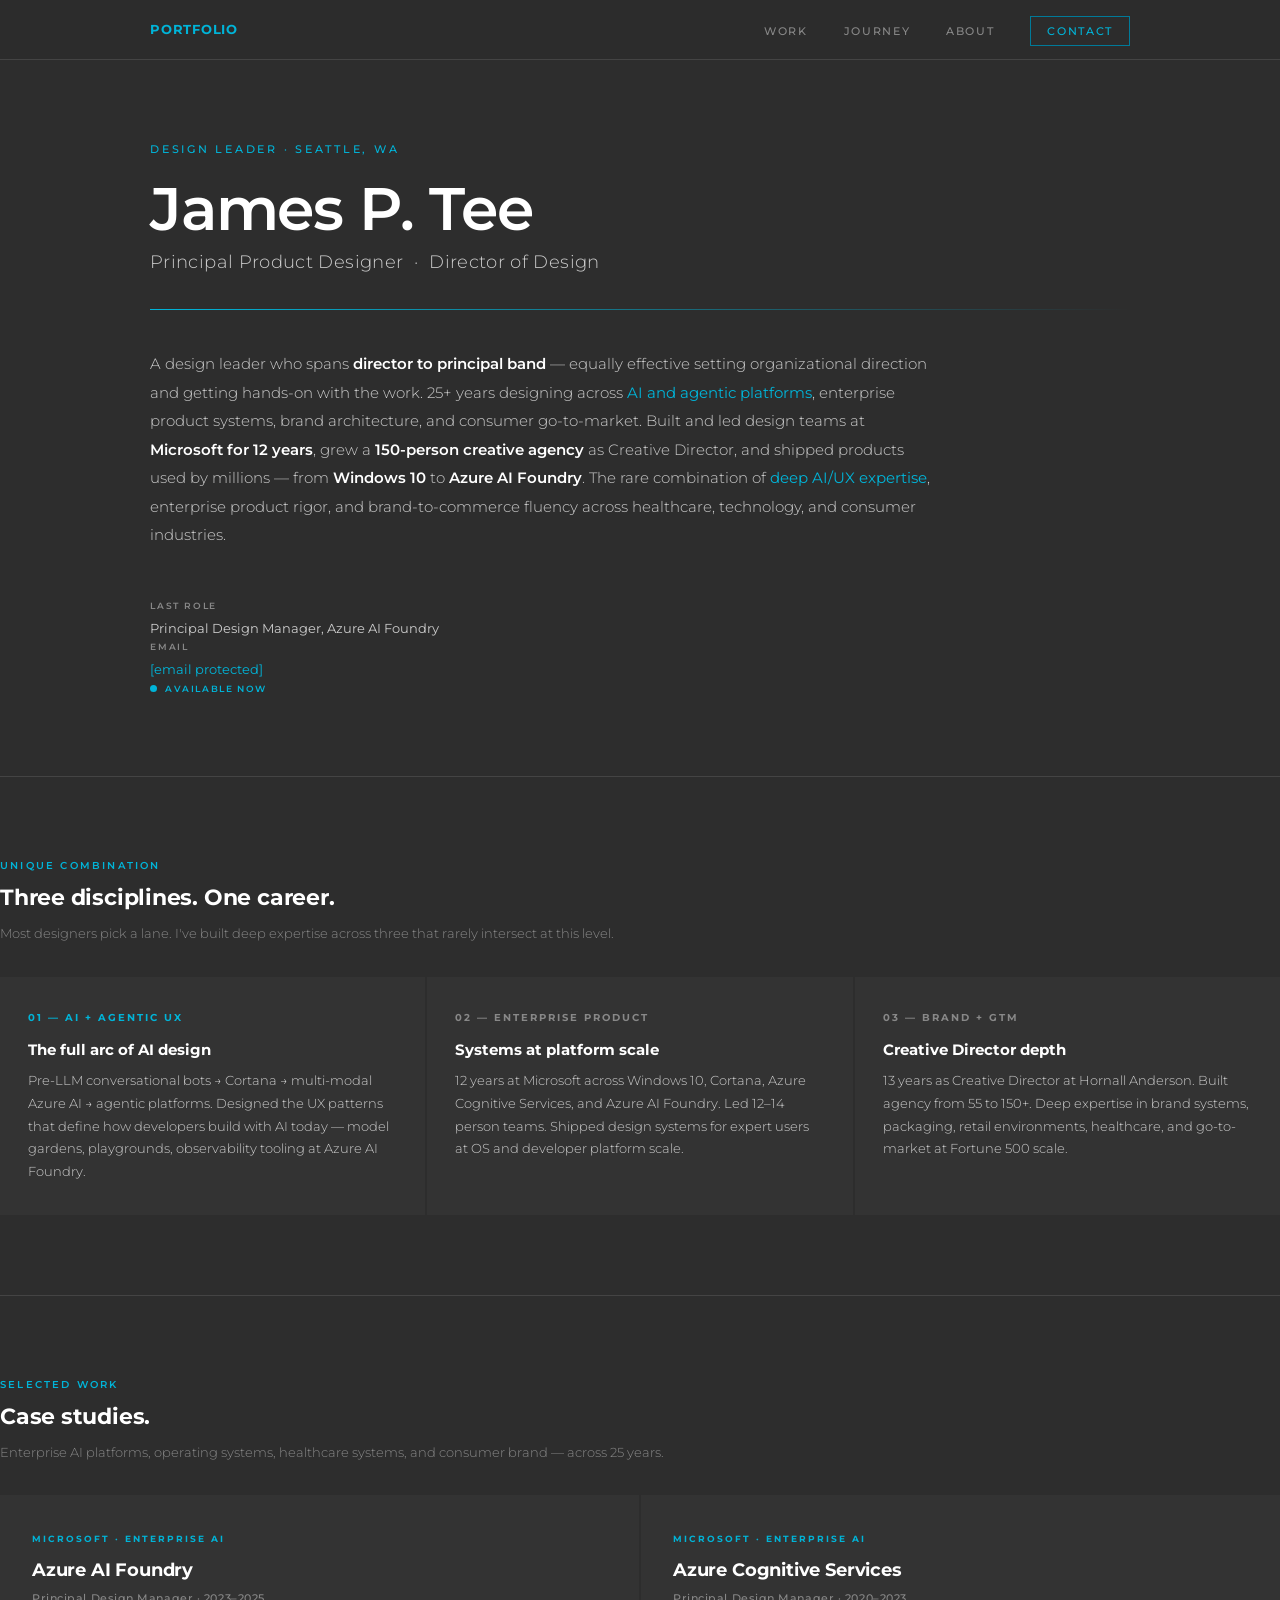
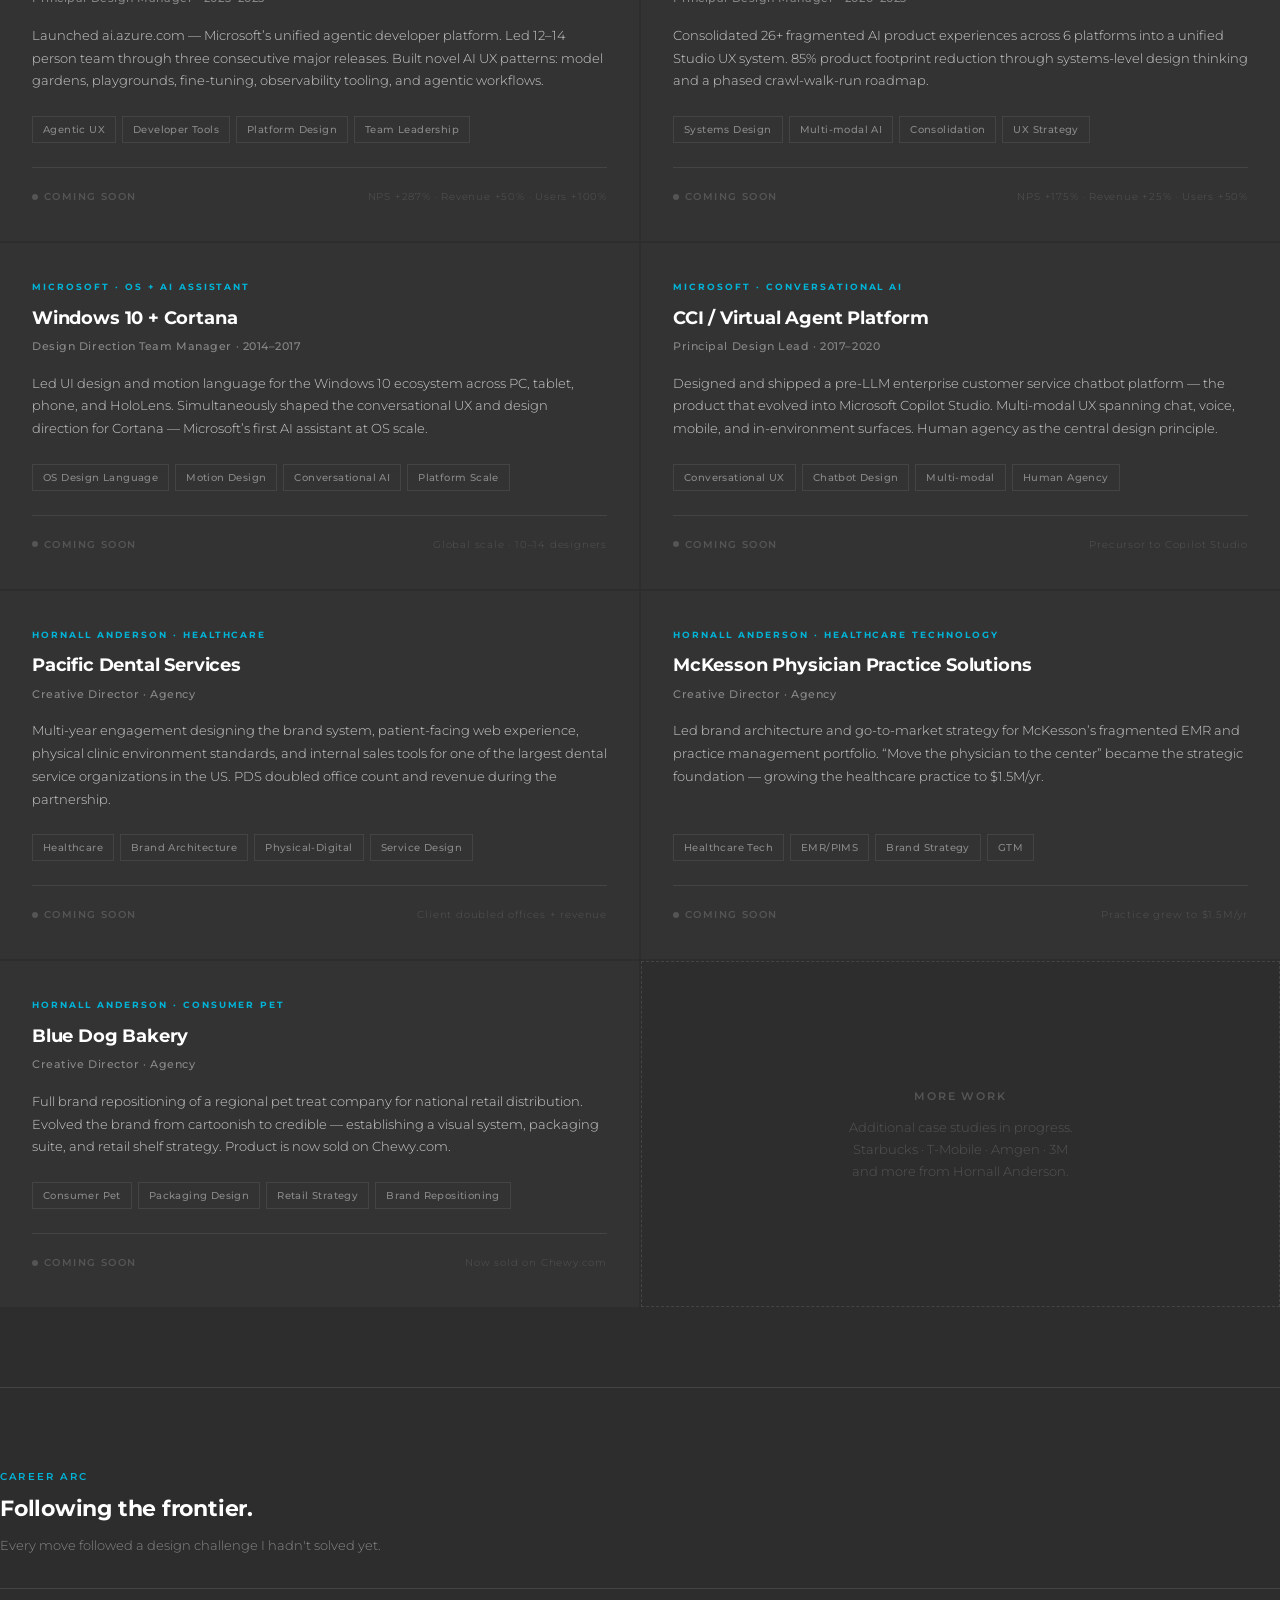
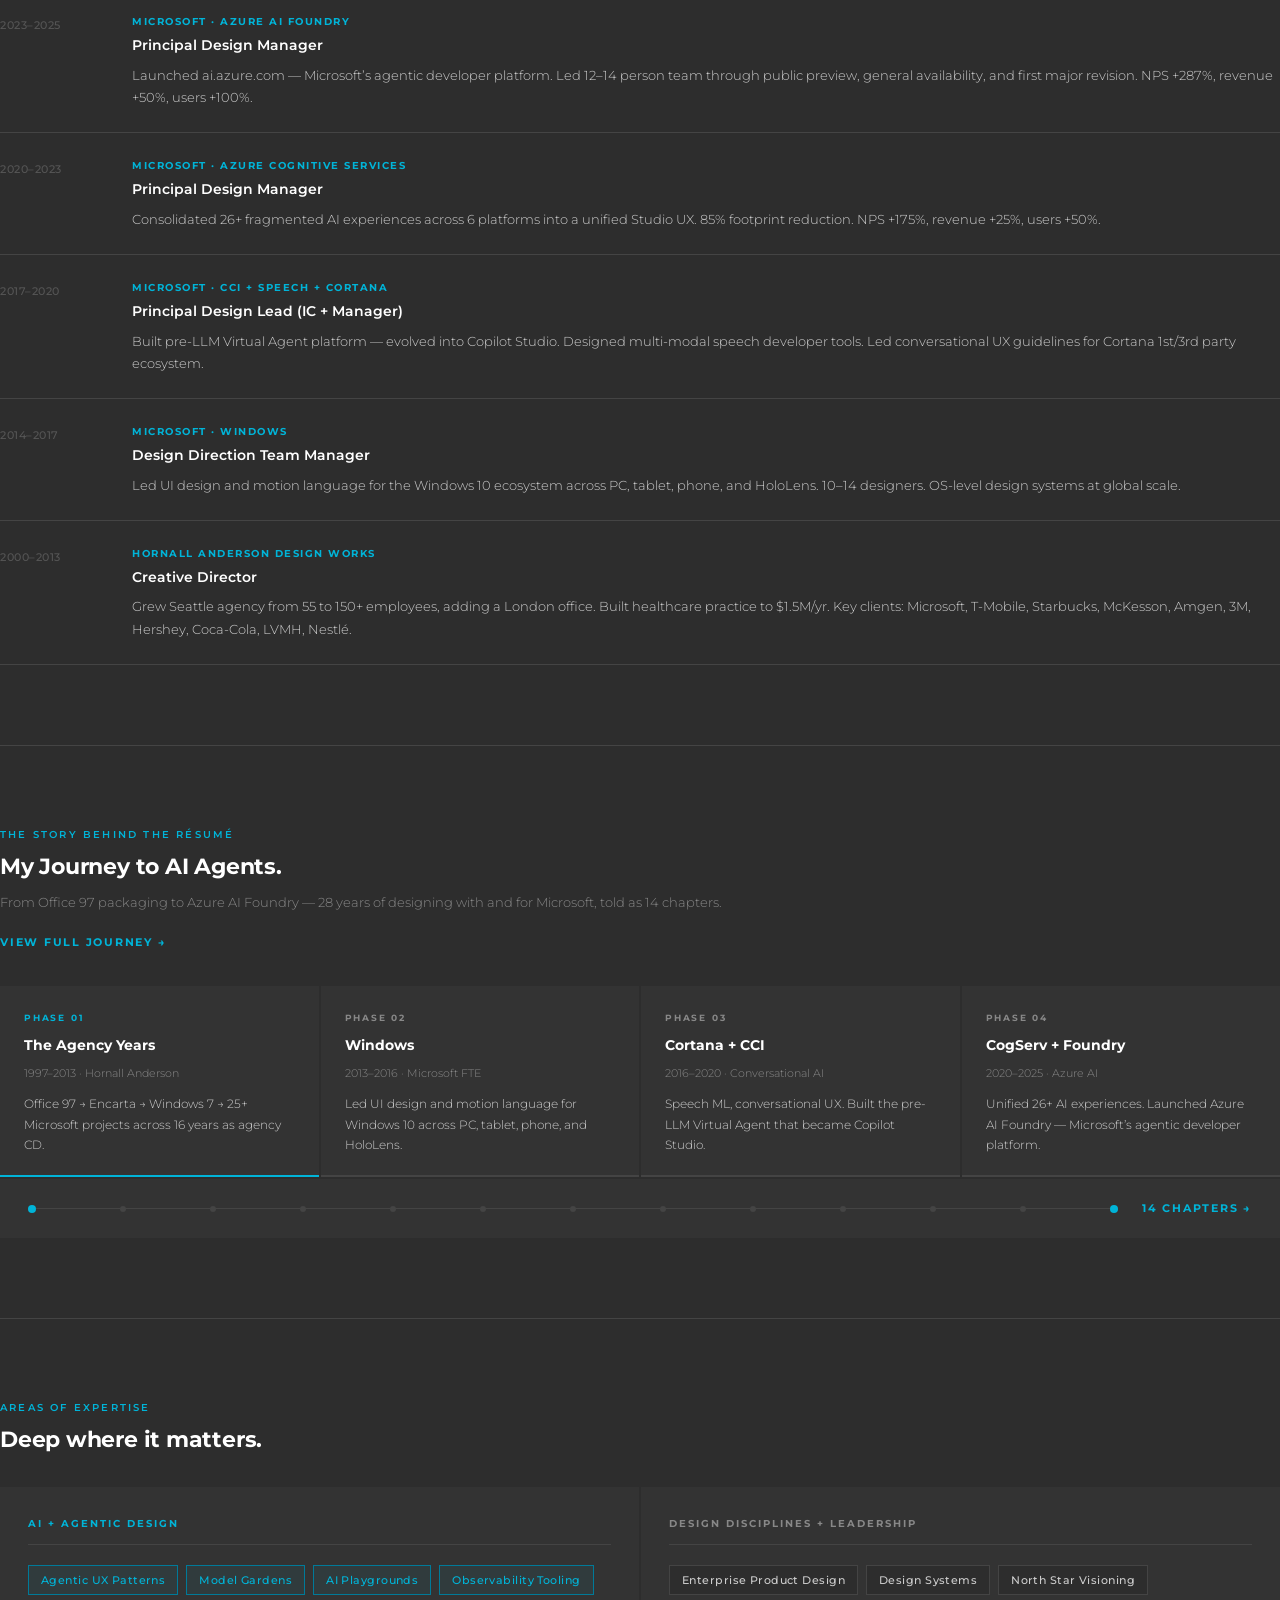
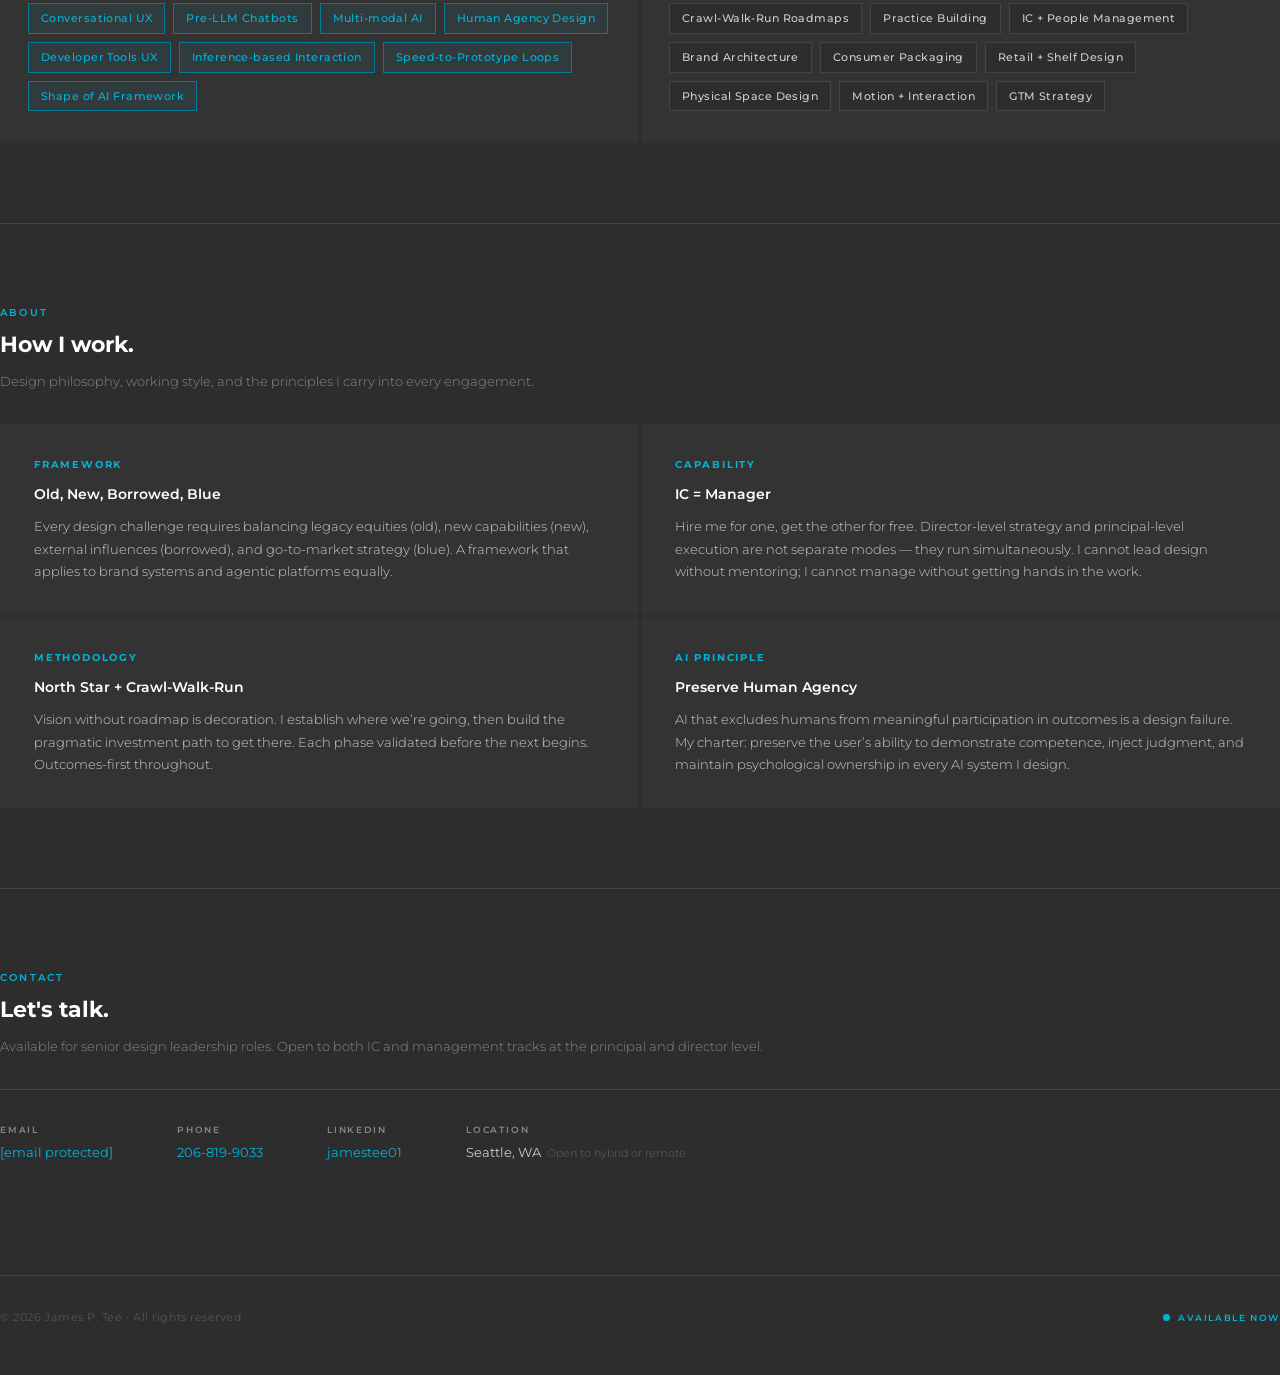
==== commit 034f96d6: "Add files via upload" ====
--- a/index.html
+++ b/index.html
@@ -58,9 +58,10 @@
 
   <!-- PILLARS -->
   <div class="sb f3">
-    <div class="two-col" style="margin-bottom:24px">
-      <div class="col-l"><p class="kicker">Unique combination</p><h2 class="sh">Three disciplines.<br>One career.</h2><p class="ssub">Most designers pick a lane. I've built deep expertise across three that rarely intersect at this level.</p></div>
-      <div></div>
+    <div class="sec-header">
+      <p class="kicker">Unique combination</p>
+      <h2 class="sh">Three disciplines. One career.</h2>
+      <p class="ssub">Most designers pick a lane. I've built deep expertise across three that rarely intersect at this level.</p>
     </div>
     <div class="pill-row">
       <div class="pill"><span class="pill-num">01 — AI + Agentic UX</span><div class="pill-t">The full arc of AI design</div><p class="pill-b">Pre-LLM conversational bots → Cortana → multi-modal Azure AI → agentic platforms. Designed the UX patterns that define how developers build with AI today — model gardens, playgrounds, observability tooling at Azure AI Foundry.</p></div>
@@ -71,9 +72,10 @@
 
   <!-- WORK -->
   <div class="sb" id="work">
-    <div class="two-col" style="margin-bottom:32px">
-      <div class="col-l"><p class="kicker">Selected work</p><h2 class="sh">Case studies.</h2><p class="ssub">Enterprise AI platforms, operating systems, healthcare systems, and consumer brand — across 25 years.</p></div>
-      <div></div>
+    <div class="sec-header">
+      <p class="kicker">Selected work</p>
+      <h2 class="sh">Case studies.</h2>
+      <p class="ssub">Enterprise AI platforms, operating systems, healthcare systems, and consumer brand — across 25 years.</p>
     </div>
     <div class="work-grid">
 
@@ -152,9 +154,10 @@
 
   <!-- CAREER -->
   <div class="sb f4">
-    <div class="two-col" style="margin-bottom:32px">
-      <div class="col-l"><p class="kicker">Career arc</p><h2 class="sh">Following the frontier.</h2><p class="ssub">Every move followed a design challenge I hadn’t solved yet.</p></div>
-      <div></div>
+    <div class="sec-header">
+      <p class="kicker">Career arc</p>
+      <h2 class="sh">Following the frontier.</h2>
+      <p class="ssub">Every move followed a design challenge I hadn't solved yet.</p>
     </div>
     <div class="arc-list">
       <div class="arc-item"><div class="arc-yr">2023–2025</div><div><div class="arc-co">Microsoft · Azure AI Foundry</div><div class="arc-role">Principal Design Manager</div><div class="arc-note">Launched ai.azure.com — Microsoft’s agentic developer platform. Led 12–14 person team through public preview, general availability, and first major revision. NPS +287%, revenue +50%, users +100%.</div></div></div>
@@ -168,14 +171,11 @@
 
   <!-- JOURNEY TEASER -->
   <div class="sb">
-    <div class="two-col" style="margin-bottom:32px;">
-      <div class="col-l">
-        <p class="kicker">The story behind the résumé</p>
-        <h2 class="sh">My Journey<br>to AI Agents.</h2>
-        <p class="ssub">From Office 97 packaging to Azure AI Foundry — 28 years of designing with and for Microsoft, told as 14 chapters.</p>
-        <a href="journey.html" style="display:inline-flex;align-items:center;gap:10px;margin-top:20px;font-size:11px;font-weight:700;letter-spacing:.16em;text-transform:uppercase;color:var(--cyan);text-decoration:none;" onmouseover="this.style.opacity='.7'" onmouseout="this.style.opacity='1'">View Full Journey →</a>
-      </div>
-      <div></div>
+    <div class="sec-header">
+      <p class="kicker">The story behind the résumé</p>
+      <h2 class="sh">My Journey to AI Agents.</h2>
+      <p class="ssub">From Office 97 packaging to Azure AI Foundry — 28 years of designing with and for Microsoft, told as 14 chapters.</p>
+      <a href="journey.html" style="display:inline-flex;align-items:center;gap:10px;margin-top:20px;font-size:11px;font-weight:700;letter-spacing:.16em;text-transform:uppercase;color:var(--cyan);text-decoration:none;" onmouseover="this.style.opacity='.7'" onmouseout="this.style.opacity='1'">View Full Journey →</a>
     </div>
     <div style="display:grid;grid-template-columns:repeat(4,1fr);gap:2px;margin-bottom:2px;">
       <div style="background:var(--surface);padding:24px 24px 20px;border-bottom:2px solid var(--cyan);">
@@ -237,9 +237,9 @@
 
   <!-- EXPERTISE -->
   <div class="sb f5">
-    <div class="two-col" style="margin-bottom:24px">
-      <div class="col-l"><p class="kicker">Areas of expertise</p><h2 class="sh">Deep where<br>it matters.</h2></div>
-      <div></div>
+    <div class="sec-header">
+      <p class="kicker">Areas of expertise</p>
+      <h2 class="sh">Deep where it matters.</h2>
     </div>
     <div class="exp-cols">
       <div class="exp-col">
@@ -265,9 +265,10 @@
 
   <!-- ABOUT -->
   <div class="sb" id="about">
-    <div class="two-col" style="margin-bottom:32px">
-      <div class="col-l"><p class="kicker">About</p><h2 class="sh">How I work.</h2><p class="ssub">Design philosophy, working style, and the principles I carry into every engagement.</p></div>
-      <div></div>
+    <div class="sec-header">
+      <p class="kicker">About</p>
+      <h2 class="sh">How I work.</h2>
+      <p class="ssub">Design philosophy, working style, and the principles I carry into every engagement.</p>
     </div>
     <div class="about-grid">
       <div class="about-blk"><div class="abl">Framework</div><div class="abt">Old, New, Borrowed, Blue</div><p class="abb">Every design challenge requires balancing legacy equities (old), new capabilities (new), external influences (borrowed), and go-to-market strategy (blue). A framework that applies to brand systems and agentic platforms equally.</p></div>
@@ -279,9 +280,10 @@
 
   <!-- CONTACT -->
   <div class="sb" id="contact">
-    <div class="two-col" style="margin-bottom:24px">
-      <div class="col-l"><p class="kicker">Contact</p><h2 class="sh">Let’s talk.</h2><p class="ssub">Available for senior design leadership roles. Open to both IC and management tracks at the principal and director level.</p></div>
-      <div></div>
+    <div class="sec-header">
+      <p class="kicker">Contact</p>
+      <h2 class="sh">Let's talk.</h2>
+      <p class="ssub">Available for senior design leadership roles. Open to both IC and management tracks at the principal and director level.</p>
     </div>
     <div style="display:flex;gap:64px;flex-wrap:wrap;padding:32px 0;border-top:1px solid var(--border);">
       <div class="mi"><span class="ml">Email</span><span class="mv"><a href="/cdn-cgi/l/email-protection#8efaebebe2e7e0e9ebfccee9e3efe7e2a0ede1e3"><span class="__cf_email__" data-cfemail="a5d1c0c0c9cccbc2c0d7e5c2c8c4ccc98bc6cac8">[email&#160;protected]</span></a></span></div>
--- a/style.css
+++ b/style.css
@@ -28,9 +28,12 @@
 .page{max-width:1100px;margin:0 auto;padding:0 60px}
 .sb{padding:80px 0;border-top:1px solid var(--border)}
 .sb:first-of-type{border-top:none}
-.two-col{display:grid;grid-template-columns:340px 1fr;gap:48px;align-items:start}
+.two-col{display:grid;grid-template-columns:240px 1fr;gap:48px;align-items:start}
 .col-l{padding-top:4px}
 .kicker{font-size:10px;font-weight:600;letter-spacing:.22em;text-transform:uppercase;color:var(--cyan);margin-bottom:10px}
+
+.sec-header{margin-bottom:32px;}
+.sec-header .sh{margin-bottom:8px;}
 .sh{font-size:22px;font-weight:700;color:var(--white);line-height:1.3;letter-spacing:-.01em}
 .ssub{font-size:13px;font-weight:300;color:var(--gray-2);margin-top:10px;line-height:1.7}
 
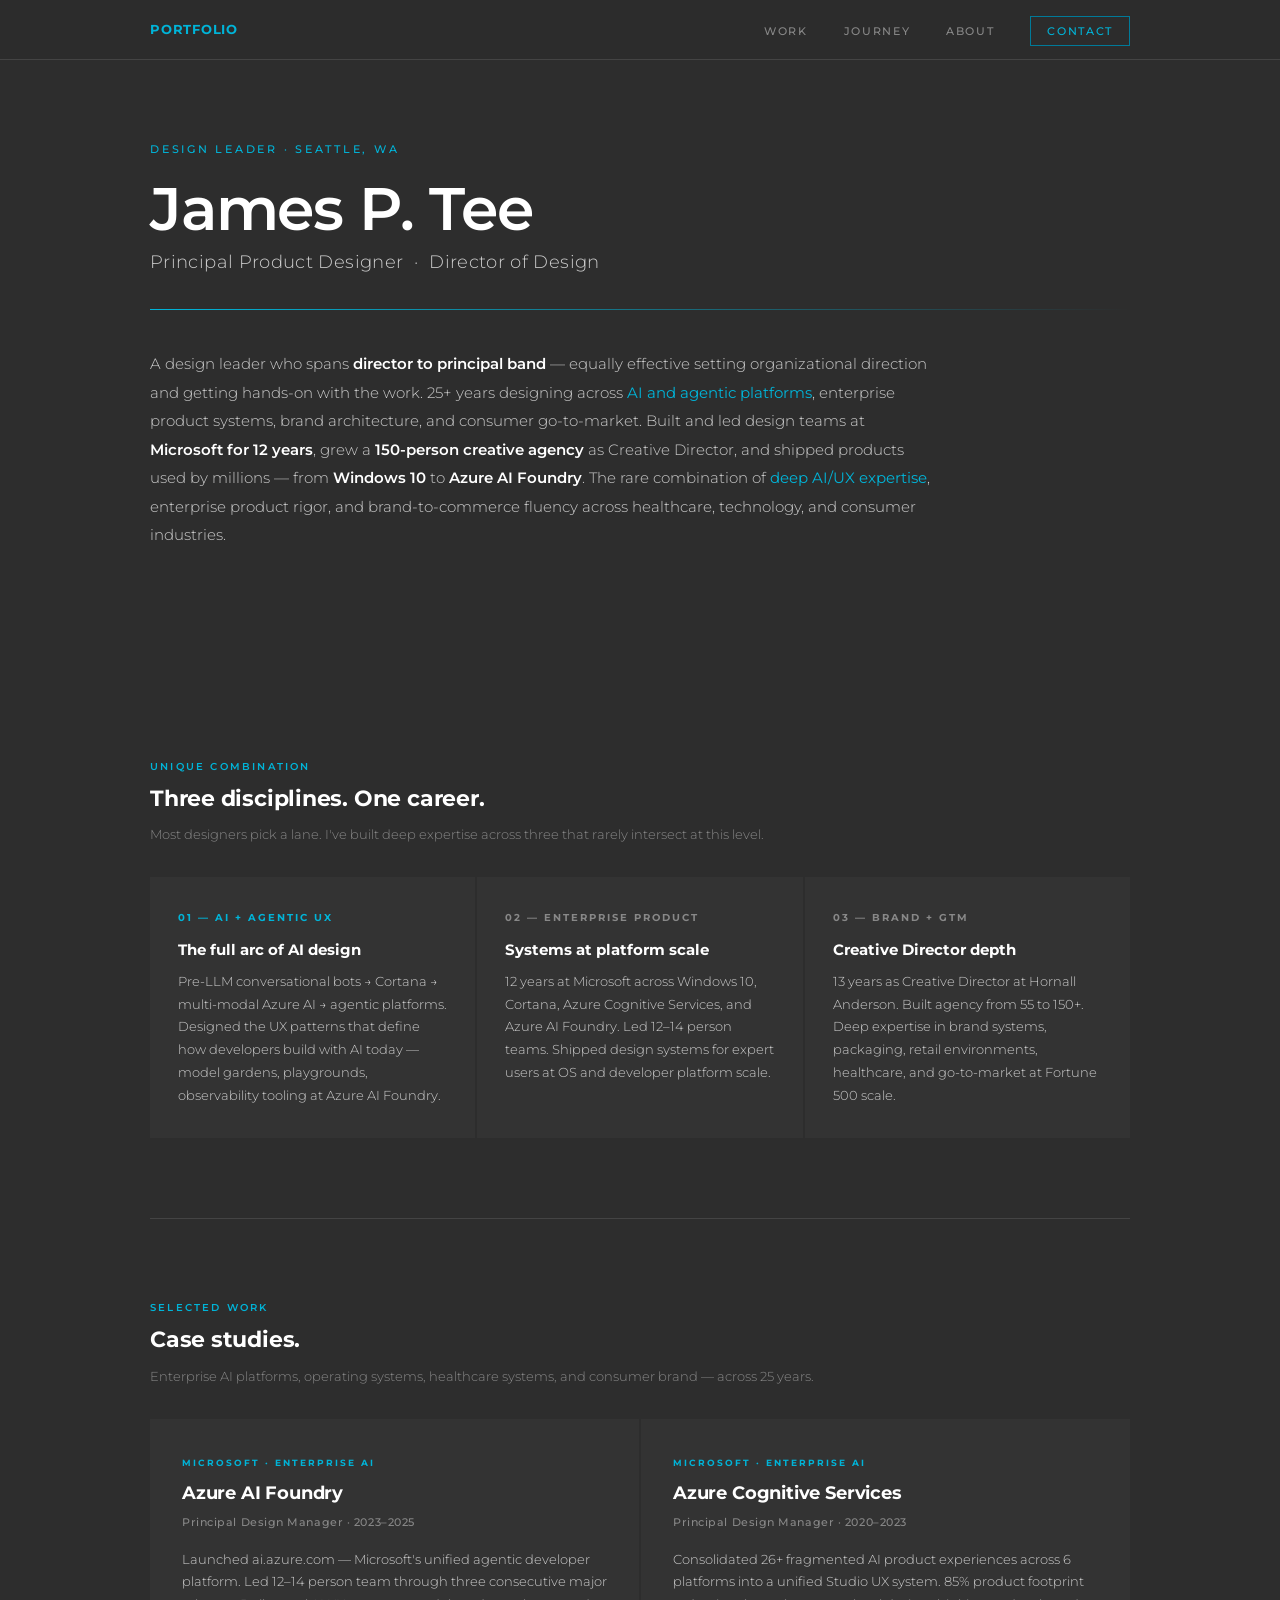
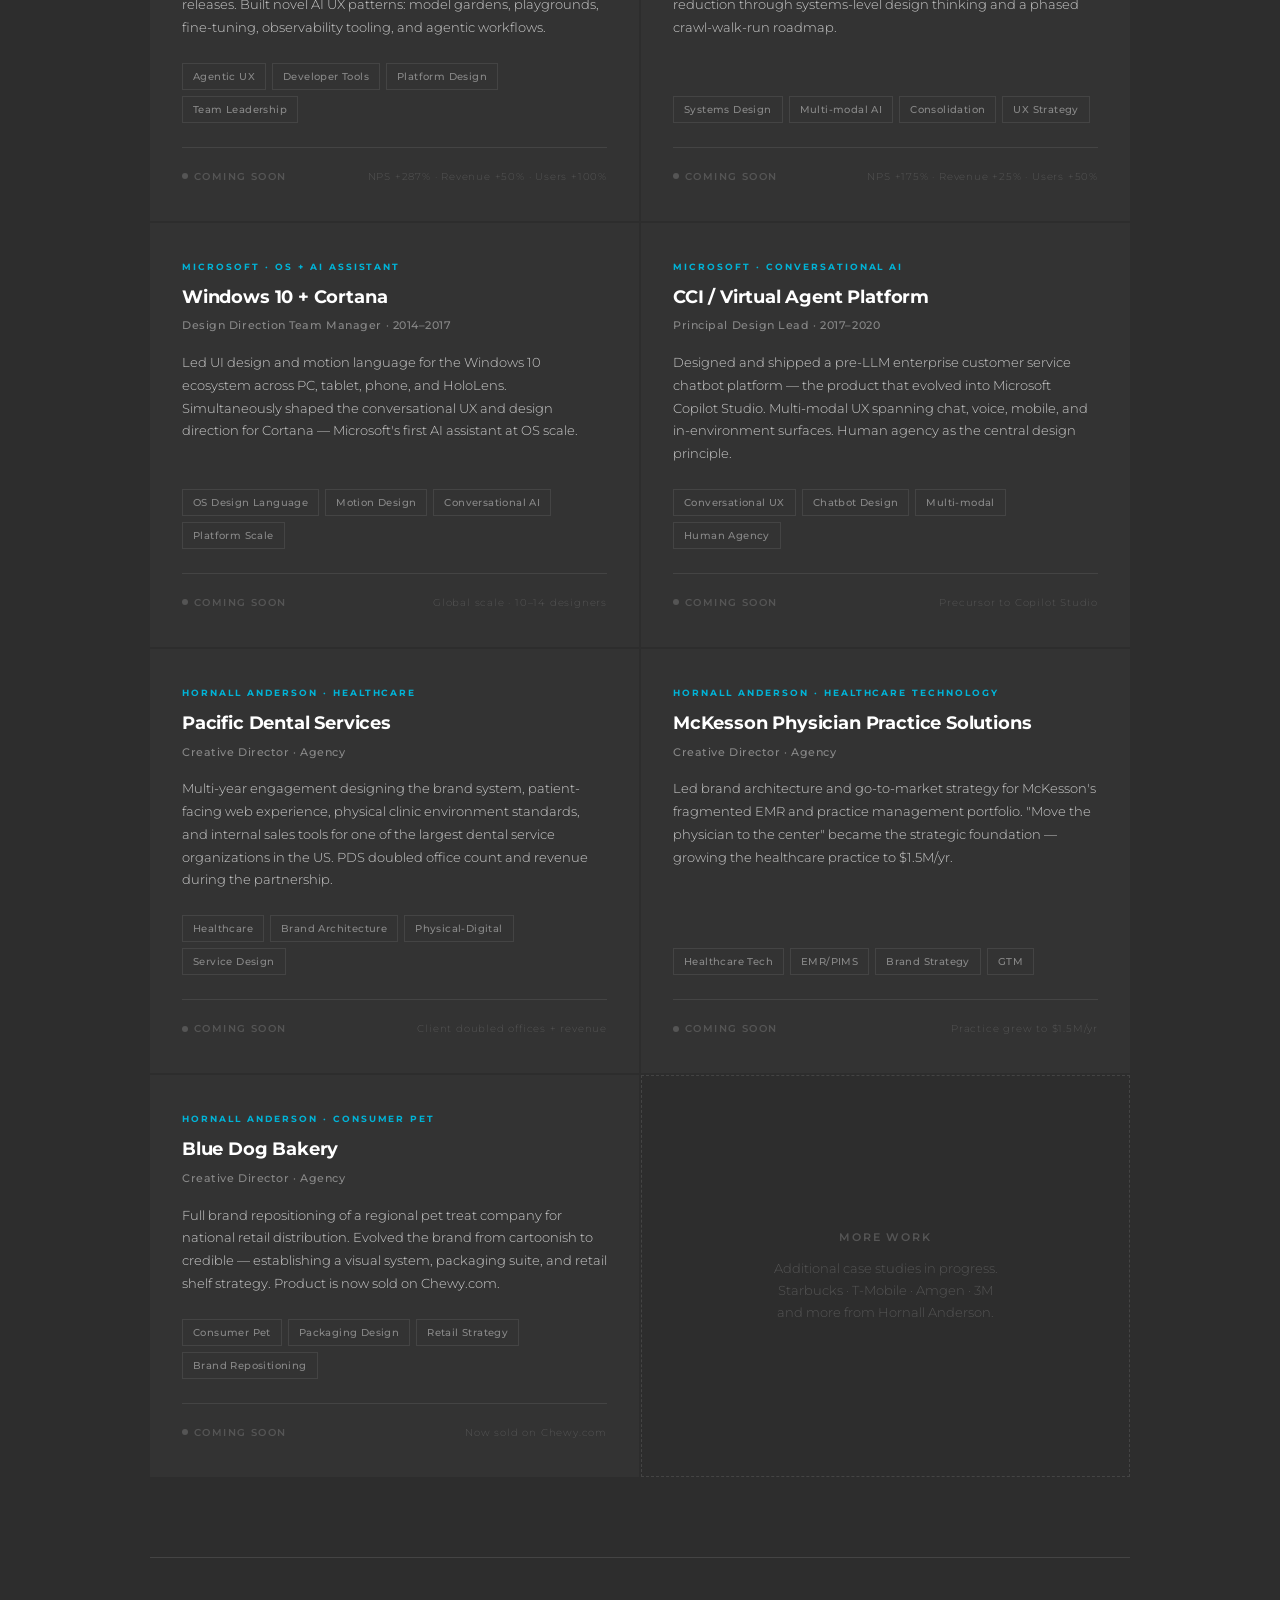
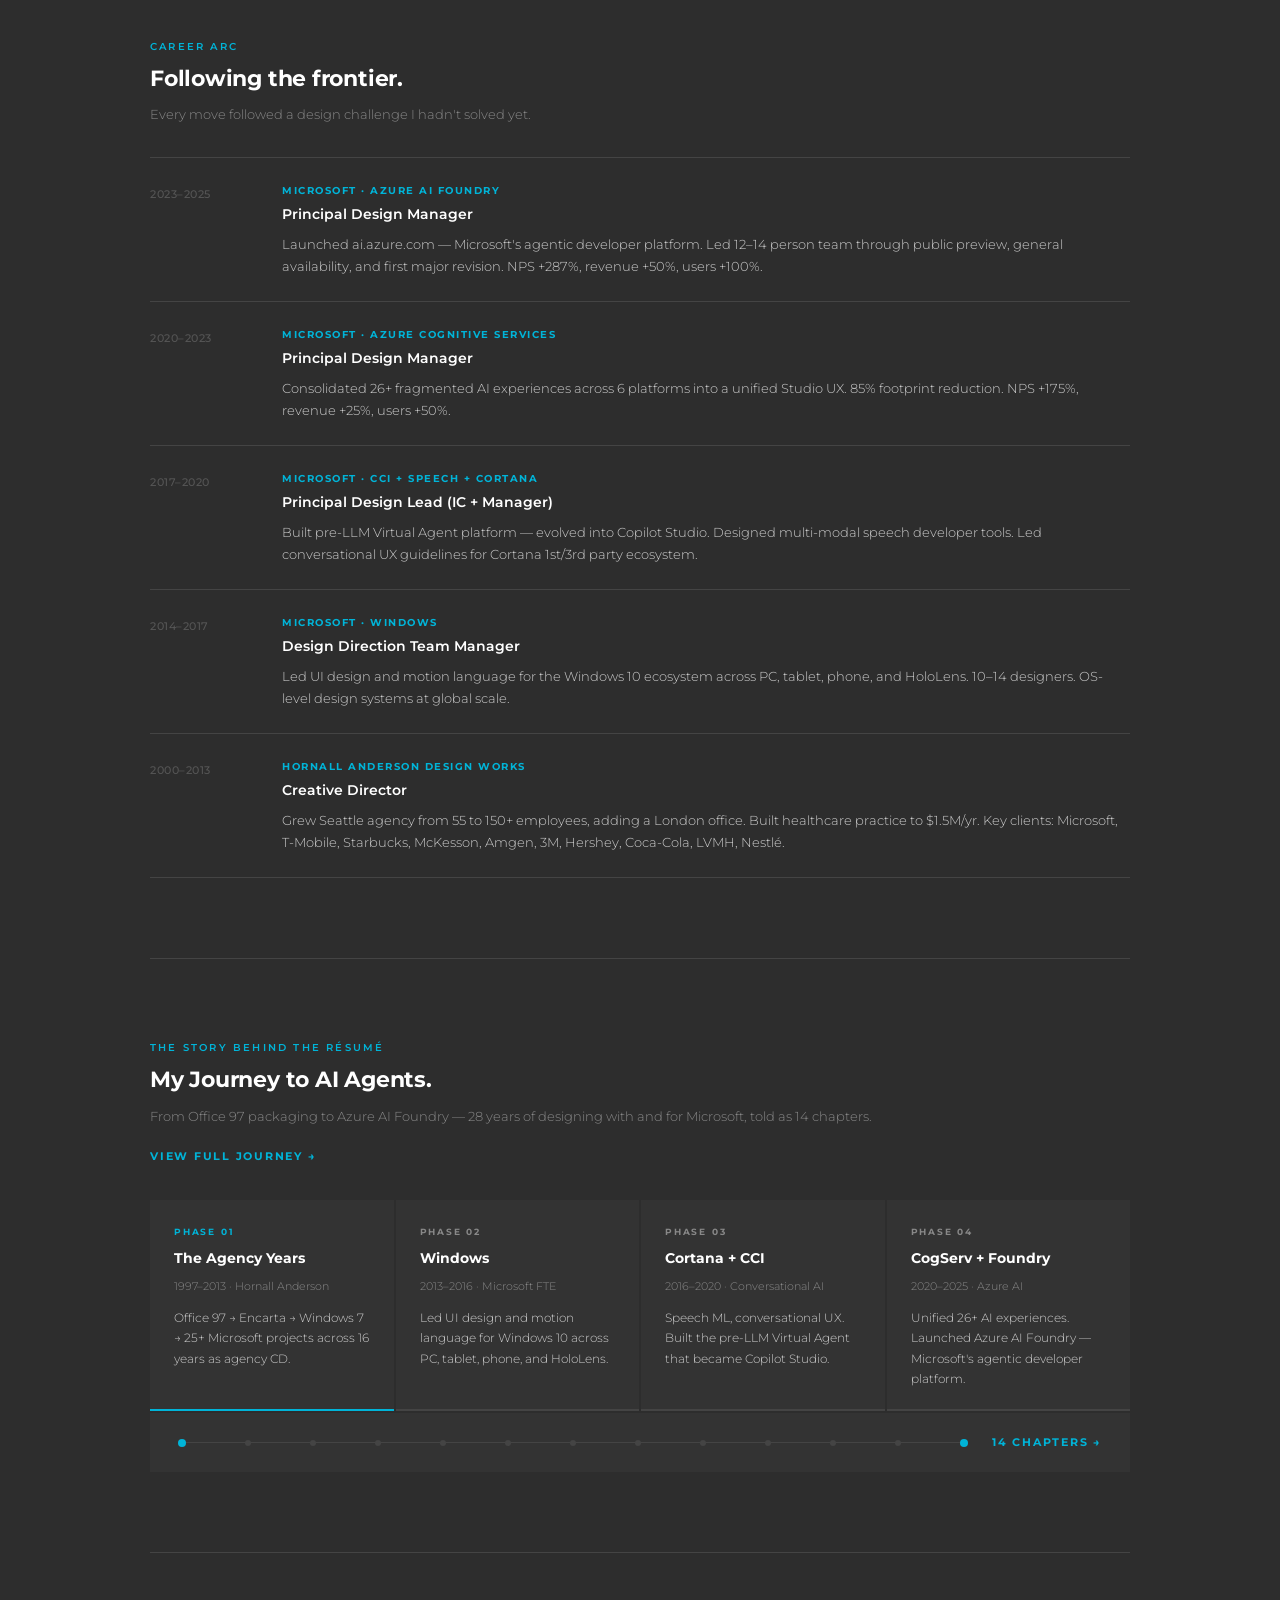
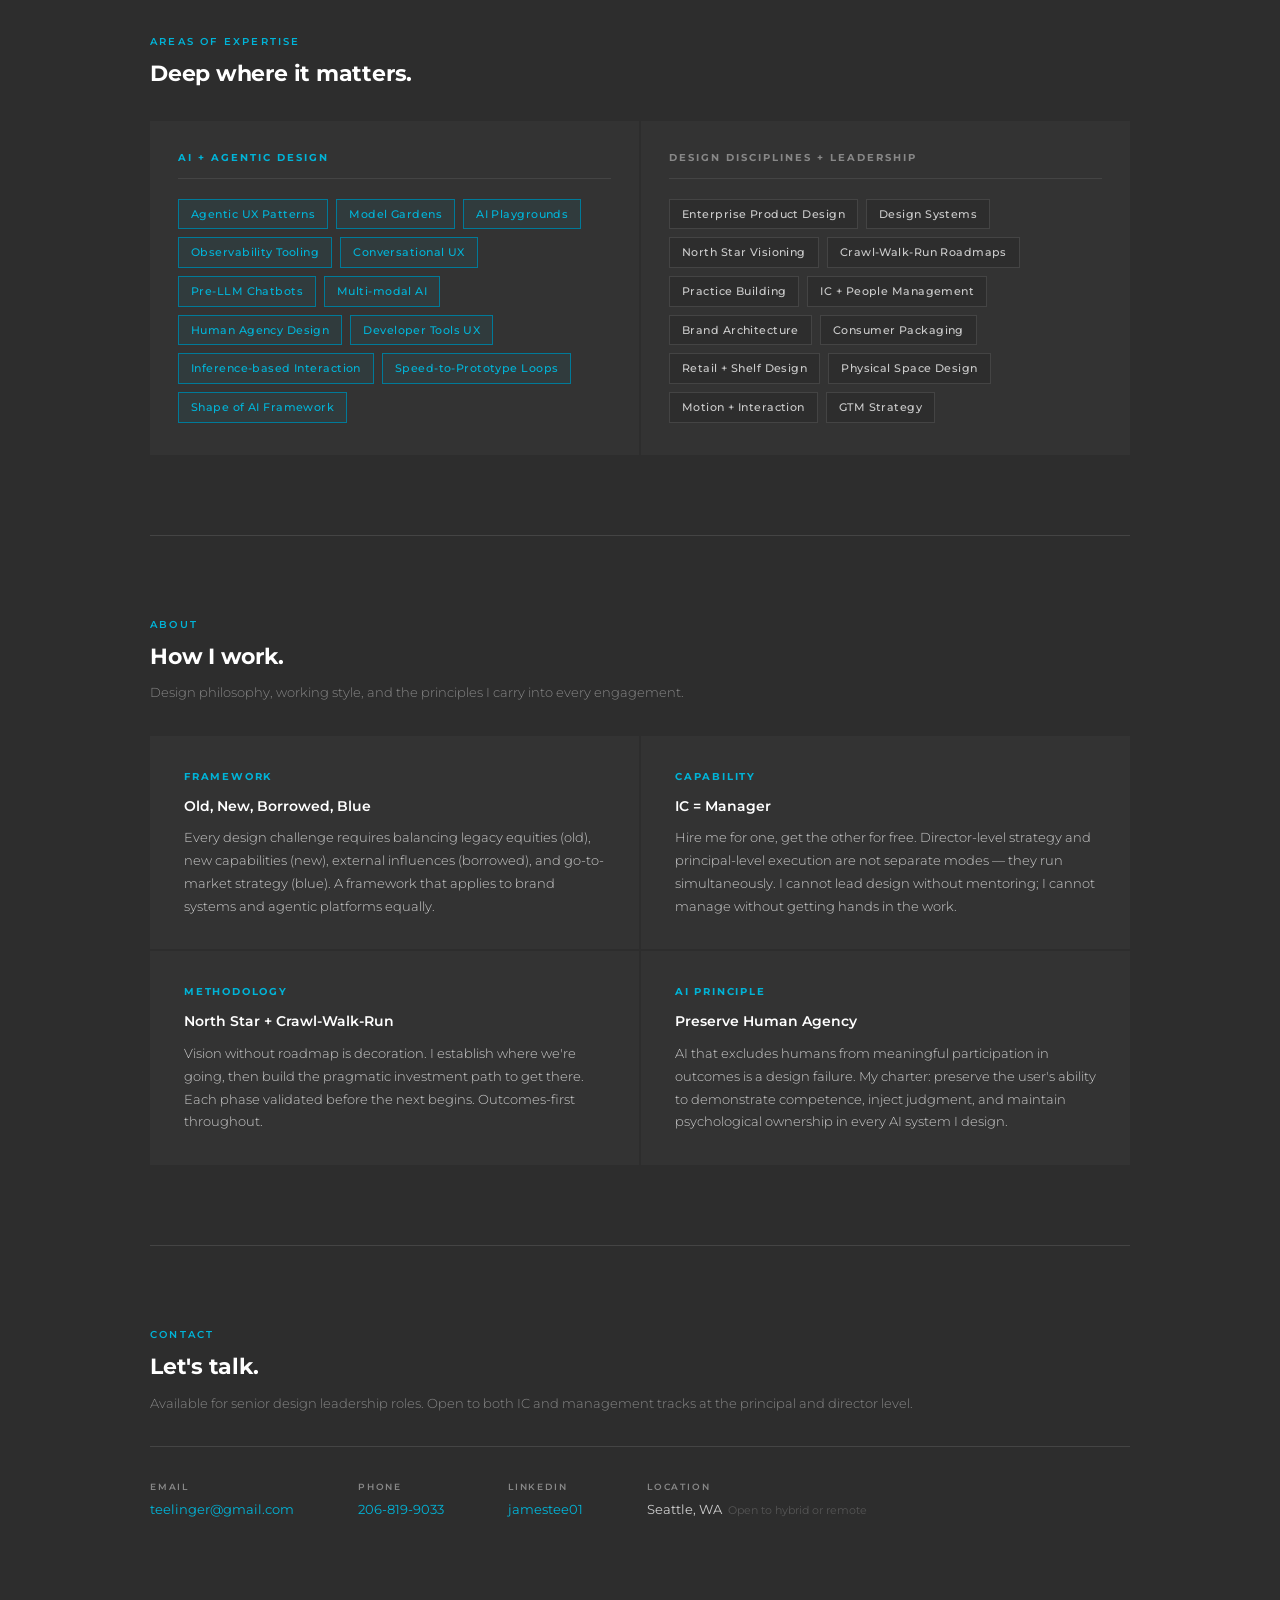
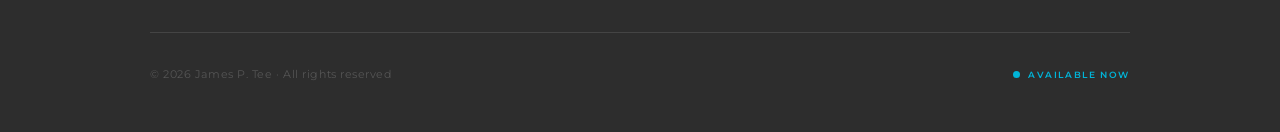
==== commit 6daed545: "Add files via upload" ====
--- a/index.html
+++ b/index.html
@@ -8,15 +8,10 @@
 <meta name="author" content="James P. Tee">
 <meta name="robots" content="index, follow">
 <meta property="og:type" content="website">
-<meta property="og:url" content="https://jamestee01.github.io">
+<meta property="og:url" content="https://teelinger2002.github.io">
 <meta property="og:title" content="James P. Tee — Principal Design Leader">
 <meta property="og:description" content="25+ years spanning AI and agentic platforms, enterprise product design, and brand systems. Azure AI Foundry · Windows · Hornall Anderson.">
-<meta property="og:image" content="https://jamestee01.github.io/og-image.png">
-<meta name="twitter:card" content="summary_large_image">
-<meta name="twitter:title" content="James P. Tee — Principal Design Leader">
-<meta name="twitter:description" content="25+ years spanning AI and agentic platforms, enterprise product design, and brand systems.">
-<meta name="twitter:image" content="https://jamestee01.github.io/og-image.png">
-<link rel="canonical" href="https://jamestee01.github.io">
+<link rel="canonical" href="https://teelinger2002.github.io">
 <link href="https://fonts.googleapis.com/css2?family=Montserrat:ital,wght@0,200;0,300;0,400;0,500;0,600;0,700;0,800;1,300;1,400&display=swap" rel="stylesheet">
 <link rel="stylesheet" href="style.css">
 </head>
@@ -49,11 +44,6 @@
       products used by millions — from <strong>Windows 10</strong> to <strong>Azure AI Foundry</strong>.
       The rare combination of <span class="cy">deep AI/UX expertise</span>, enterprise product rigor, and brand-to-commerce fluency across healthcare, technology, and consumer industries.
     </p>
-
-      <div class="mi"><span class="ml">Last Role</span><span class="mv">Principal Design Manager, Azure AI Foundry</span></div>
-      <div class="mi"><span class="ml">Email</span><span class="mv"><a href="/cdn-cgi/l/email-protection#a3d7c6c6cfcacdc4c6d1e3c4cec2cacf8dc0ccce"><span class="__cf_email__" data-cfemail="83f7e6e6efeaede4e6f1c3e4eee2eaefade0ecee">[email&#160;protected]</span></a></span></div>
-      <div class="mi" style="margin-left:auto"><div class="status"><div class="sdot"></div>Available Now</div></div>
-    </div>
   </section>
 
   <!-- PILLARS -->
@@ -78,16 +68,14 @@
       <p class="ssub">Enterprise AI platforms, operating systems, healthcare systems, and consumer brand — across 25 years.</p>
     </div>
     <div class="work-grid">
-
       <div class="card">
         <div class="c-domain">Microsoft · Enterprise AI</div>
         <div class="c-title">Azure AI Foundry</div>
         <div class="c-role">Principal Design Manager · 2023–2025</div>
-        <div class="c-desc">Launched ai.azure.com — Microsoft’s unified agentic developer platform. Led 12–14 person team through three consecutive major releases. Built novel AI UX patterns: model gardens, playgrounds, fine-tuning, observability tooling, and agentic workflows.</div>
+        <div class="c-desc">Launched ai.azure.com — Microsoft's unified agentic developer platform. Led 12–14 person team through three consecutive major releases. Built novel AI UX patterns: model gardens, playgrounds, fine-tuning, observability tooling, and agentic workflows.</div>
         <div class="c-tags"><span class="c-tag">Agentic UX</span><span class="c-tag">Developer Tools</span><span class="c-tag">Platform Design</span><span class="c-tag">Team Leadership</span></div>
         <div class="c-foot"><div class="c-stat">Coming Soon</div><div class="c-meta">NPS +287% · Revenue +50% · Users +100%</div></div>
       </div>
-
       <div class="card">
         <div class="c-domain">Microsoft · Enterprise AI</div>
         <div class="c-title">Azure Cognitive Services</div>
@@ -96,16 +84,14 @@
         <div class="c-tags"><span class="c-tag">Systems Design</span><span class="c-tag">Multi-modal AI</span><span class="c-tag">Consolidation</span><span class="c-tag">UX Strategy</span></div>
         <div class="c-foot"><div class="c-stat">Coming Soon</div><div class="c-meta">NPS +175% · Revenue +25% · Users +50%</div></div>
       </div>
-
       <div class="card">
         <div class="c-domain">Microsoft · OS + AI Assistant</div>
         <div class="c-title">Windows 10 + Cortana</div>
         <div class="c-role">Design Direction Team Manager · 2014–2017</div>
-        <div class="c-desc">Led UI design and motion language for the Windows 10 ecosystem across PC, tablet, phone, and HoloLens. Simultaneously shaped the conversational UX and design direction for Cortana — Microsoft’s first AI assistant at OS scale.</div>
+        <div class="c-desc">Led UI design and motion language for the Windows 10 ecosystem across PC, tablet, phone, and HoloLens. Simultaneously shaped the conversational UX and design direction for Cortana — Microsoft's first AI assistant at OS scale.</div>
         <div class="c-tags"><span class="c-tag">OS Design Language</span><span class="c-tag">Motion Design</span><span class="c-tag">Conversational AI</span><span class="c-tag">Platform Scale</span></div>
         <div class="c-foot"><div class="c-stat">Coming Soon</div><div class="c-meta">Global scale · 10–14 designers</div></div>
       </div>
-
       <div class="card">
         <div class="c-domain">Microsoft · Conversational AI</div>
         <div class="c-title">CCI / Virtual Agent Platform</div>
@@ -114,7 +100,6 @@
         <div class="c-tags"><span class="c-tag">Conversational UX</span><span class="c-tag">Chatbot Design</span><span class="c-tag">Multi-modal</span><span class="c-tag">Human Agency</span></div>
         <div class="c-foot"><div class="c-stat">Coming Soon</div><div class="c-meta">Precursor to Copilot Studio</div></div>
       </div>
-
       <div class="card">
         <div class="c-domain">Hornall Anderson · Healthcare</div>
         <div class="c-title">Pacific Dental Services</div>
@@ -123,16 +108,14 @@
         <div class="c-tags"><span class="c-tag">Healthcare</span><span class="c-tag">Brand Architecture</span><span class="c-tag">Physical-Digital</span><span class="c-tag">Service Design</span></div>
         <div class="c-foot"><div class="c-stat">Coming Soon</div><div class="c-meta">Client doubled offices + revenue</div></div>
       </div>
-
       <div class="card">
         <div class="c-domain">Hornall Anderson · Healthcare Technology</div>
         <div class="c-title">McKesson Physician Practice Solutions</div>
         <div class="c-role">Creative Director · Agency</div>
-        <div class="c-desc">Led brand architecture and go-to-market strategy for McKesson’s fragmented EMR and practice management portfolio. “Move the physician to the center” became the strategic foundation — growing the healthcare practice to $1.5M/yr.</div>
+        <div class="c-desc">Led brand architecture and go-to-market strategy for McKesson's fragmented EMR and practice management portfolio. "Move the physician to the center" became the strategic foundation — growing the healthcare practice to $1.5M/yr.</div>
         <div class="c-tags"><span class="c-tag">Healthcare Tech</span><span class="c-tag">EMR/PIMS</span><span class="c-tag">Brand Strategy</span><span class="c-tag">GTM</span></div>
         <div class="c-foot"><div class="c-stat">Coming Soon</div><div class="c-meta">Practice grew to $1.5M/yr</div></div>
       </div>
-
       <div class="card">
         <div class="c-domain">Hornall Anderson · Consumer Pet</div>
         <div class="c-title">Blue Dog Bakery</div>
@@ -141,14 +124,12 @@
         <div class="c-tags"><span class="c-tag">Consumer Pet</span><span class="c-tag">Packaging Design</span><span class="c-tag">Retail Strategy</span><span class="c-tag">Brand Repositioning</span></div>
         <div class="c-foot"><div class="c-stat">Coming Soon</div><div class="c-meta">Now sold on Chewy.com</div></div>
       </div>
-
       <div class="card" style="background:var(--bg);border:1px dashed var(--border);justify-content:center;align-items:center;min-height:280px">
         <div style="text-align:center;padding:20px">
           <div style="font-size:11px;font-weight:600;letter-spacing:.18em;text-transform:uppercase;color:var(--gray-3);margin-bottom:10px">More Work</div>
           <div style="font-size:13px;font-weight:300;color:var(--gray-3);line-height:1.7">Additional case studies in progress.<br>Starbucks · T-Mobile · Amgen · 3M<br>and more from Hornall Anderson.</div>
         </div>
       </div>
-
     </div>
   </div>
 
@@ -160,14 +141,13 @@
       <p class="ssub">Every move followed a design challenge I hadn't solved yet.</p>
     </div>
     <div class="arc-list">
-      <div class="arc-item"><div class="arc-yr">2023–2025</div><div><div class="arc-co">Microsoft · Azure AI Foundry</div><div class="arc-role">Principal Design Manager</div><div class="arc-note">Launched ai.azure.com — Microsoft’s agentic developer platform. Led 12–14 person team through public preview, general availability, and first major revision. NPS +287%, revenue +50%, users +100%.</div></div></div>
+      <div class="arc-item"><div class="arc-yr">2023–2025</div><div><div class="arc-co">Microsoft · Azure AI Foundry</div><div class="arc-role">Principal Design Manager</div><div class="arc-note">Launched ai.azure.com — Microsoft's agentic developer platform. Led 12–14 person team through public preview, general availability, and first major revision. NPS +287%, revenue +50%, users +100%.</div></div></div>
       <div class="arc-item"><div class="arc-yr">2020–2023</div><div><div class="arc-co">Microsoft · Azure Cognitive Services</div><div class="arc-role">Principal Design Manager</div><div class="arc-note">Consolidated 26+ fragmented AI experiences across 6 platforms into a unified Studio UX. 85% footprint reduction. NPS +175%, revenue +25%, users +50%.</div></div></div>
       <div class="arc-item"><div class="arc-yr">2017–2020</div><div><div class="arc-co">Microsoft · CCI + Speech + Cortana</div><div class="arc-role">Principal Design Lead (IC + Manager)</div><div class="arc-note">Built pre-LLM Virtual Agent platform — evolved into Copilot Studio. Designed multi-modal speech developer tools. Led conversational UX guidelines for Cortana 1st/3rd party ecosystem.</div></div></div>
       <div class="arc-item"><div class="arc-yr">2014–2017</div><div><div class="arc-co">Microsoft · Windows</div><div class="arc-role">Design Direction Team Manager</div><div class="arc-note">Led UI design and motion language for the Windows 10 ecosystem across PC, tablet, phone, and HoloLens. 10–14 designers. OS-level design systems at global scale.</div></div></div>
       <div class="arc-item"><div class="arc-yr">2000–2013</div><div><div class="arc-co">Hornall Anderson Design Works</div><div class="arc-role">Creative Director</div><div class="arc-note">Grew Seattle agency from 55 to 150+ employees, adding a London office. Built healthcare practice to $1.5M/yr. Key clients: Microsoft, T-Mobile, Starbucks, McKesson, Amgen, 3M, Hershey, Coca-Cola, LVMH, Nestlé.</div></div></div>
     </div>
   </div>
-
 
   <!-- JOURNEY TEASER -->
   <div class="sb">
@@ -200,11 +180,11 @@
         <div style="font-size:9px;font-weight:700;letter-spacing:.2em;text-transform:uppercase;color:var(--gray-2);margin-bottom:8px;">Phase 04</div>
         <div style="font-size:14px;font-weight:700;color:var(--white);margin-bottom:6px;">CogServ + Foundry</div>
         <div style="font-size:11px;font-weight:300;color:var(--gray-2);margin-bottom:12px;">2020–2025 · Azure AI</div>
-        <div style="font-size:12px;font-weight:300;color:var(--gray-1);line-height:1.7;">Unified 26+ AI experiences. Launched Azure AI Foundry — Microsoft’s agentic developer platform.</div>
+        <div style="font-size:12px;font-weight:300;color:var(--gray-1);line-height:1.7;">Unified 26+ AI experiences. Launched Azure AI Foundry — Microsoft's agentic developer platform.</div>
       </div>
     </div>
     <div style="background:var(--surface);padding:20px 28px;display:flex;align-items:center;gap:24px;">
-      <div style="display:flex;align-items:center;gap:0;flex:1;">
+      <div style="display:flex;align-items:center;flex:1;">
         <div style="width:8px;height:8px;border-radius:50%;background:var(--cyan);flex-shrink:0;"></div>
         <div style="flex:1;height:1px;background:var(--border);"></div>
         <div style="width:6px;height:6px;border-radius:50%;background:var(--border);flex-shrink:0;"></div>
@@ -236,7 +216,7 @@
   </div>
 
   <!-- EXPERTISE -->
-  <div class="sb f5">
+  <div class="sb f5" id="expertise">
     <div class="sec-header">
       <p class="kicker">Areas of expertise</p>
       <h2 class="sh">Deep where it matters.</h2>
@@ -273,8 +253,8 @@
     <div class="about-grid">
       <div class="about-blk"><div class="abl">Framework</div><div class="abt">Old, New, Borrowed, Blue</div><p class="abb">Every design challenge requires balancing legacy equities (old), new capabilities (new), external influences (borrowed), and go-to-market strategy (blue). A framework that applies to brand systems and agentic platforms equally.</p></div>
       <div class="about-blk"><div class="abl">Capability</div><div class="abt">IC = Manager</div><p class="abb">Hire me for one, get the other for free. Director-level strategy and principal-level execution are not separate modes — they run simultaneously. I cannot lead design without mentoring; I cannot manage without getting hands in the work.</p></div>
-      <div class="about-blk"><div class="abl">Methodology</div><div class="abt">North Star + Crawl-Walk-Run</div><p class="abb">Vision without roadmap is decoration. I establish where we’re going, then build the pragmatic investment path to get there. Each phase validated before the next begins. Outcomes-first throughout.</p></div>
-      <div class="about-blk"><div class="abl">AI Principle</div><div class="abt">Preserve Human Agency</div><p class="abb">AI that excludes humans from meaningful participation in outcomes is a design failure. My charter: preserve the user’s ability to demonstrate competence, inject judgment, and maintain psychological ownership in every AI system I design.</p></div>
+      <div class="about-blk"><div class="abl">Methodology</div><div class="abt">North Star + Crawl-Walk-Run</div><p class="abb">Vision without roadmap is decoration. I establish where we're going, then build the pragmatic investment path to get there. Each phase validated before the next begins. Outcomes-first throughout.</p></div>
+      <div class="about-blk"><div class="abl">AI Principle</div><div class="abt">Preserve Human Agency</div><p class="abb">AI that excludes humans from meaningful participation in outcomes is a design failure. My charter: preserve the user's ability to demonstrate competence, inject judgment, and maintain psychological ownership in every AI system I design.</p></div>
     </div>
   </div>
 
@@ -286,11 +266,10 @@
       <p class="ssub">Available for senior design leadership roles. Open to both IC and management tracks at the principal and director level.</p>
     </div>
     <div style="display:flex;gap:64px;flex-wrap:wrap;padding:32px 0;border-top:1px solid var(--border);">
-      <div class="mi"><span class="ml">Email</span><span class="mv"><a href="/cdn-cgi/l/email-protection#8efaebebe2e7e0e9ebfccee9e3efe7e2a0ede1e3"><span class="__cf_email__" data-cfemail="a5d1c0c0c9cccbc2c0d7e5c2c8c4ccc98bc6cac8">[email&#160;protected]</span></a></span></div>
+      <div class="mi"><span class="ml">Email</span><span class="mv"><a href="mailto:teelinger@gmail.com">teelinger@gmail.com</a></span></div>
       <div class="mi"><span class="ml">Phone</span><span class="mv"><a href="tel:2068199033">206-819-9033</a></span></div>
       <div class="mi"><span class="ml">LinkedIn</span><span class="mv"><a href="https://linkedin.com/in/jamestee01" target="_blank">jamestee01</a></span></div>
       <div class="mi"><span class="ml">Location</span><span class="mv">Seattle, WA &nbsp;<span style="color:var(--gray-3);font-size:11px;">Open to hybrid or remote</span></span></div>
-    </div>
     </div>
   </div>
 
@@ -301,4 +280,15 @@
 
 </div>
 
-<script data-cfasync="false" src="/cdn-cg+<script>
+const sections = document.querySelectorAll('section[id], div[id]');
+const navLinks = document.querySelectorAll('.nav-links a');
+window.addEventListener('scroll', () => {
+  let current = '';
+  sections.forEach(s => { if (window.scrollY >= s.offsetTop - 80) current = s.id; });
+  navLinks.forEach(a => { a.classList.toggle('active', a.getAttribute('href') === '#' + current); });
+}, { passive: true });
+</script>
+
+</body>
+</html>
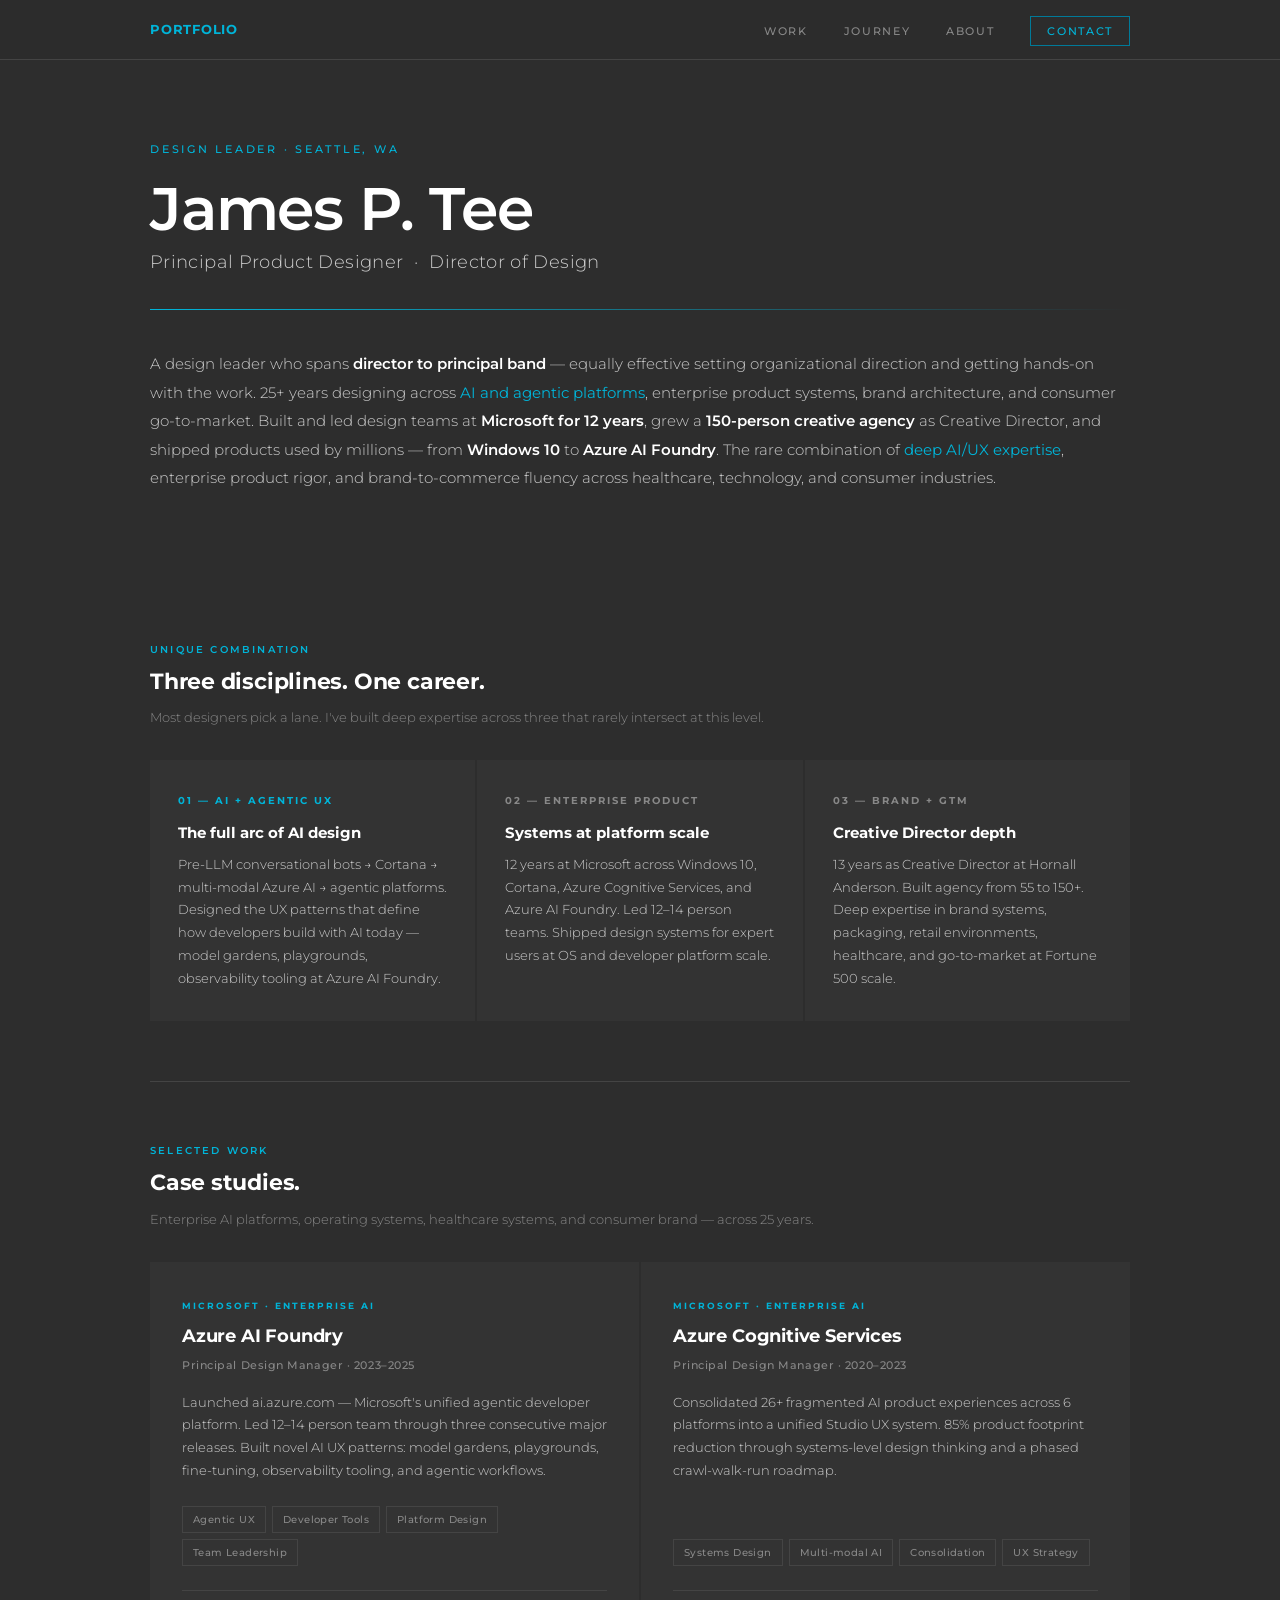
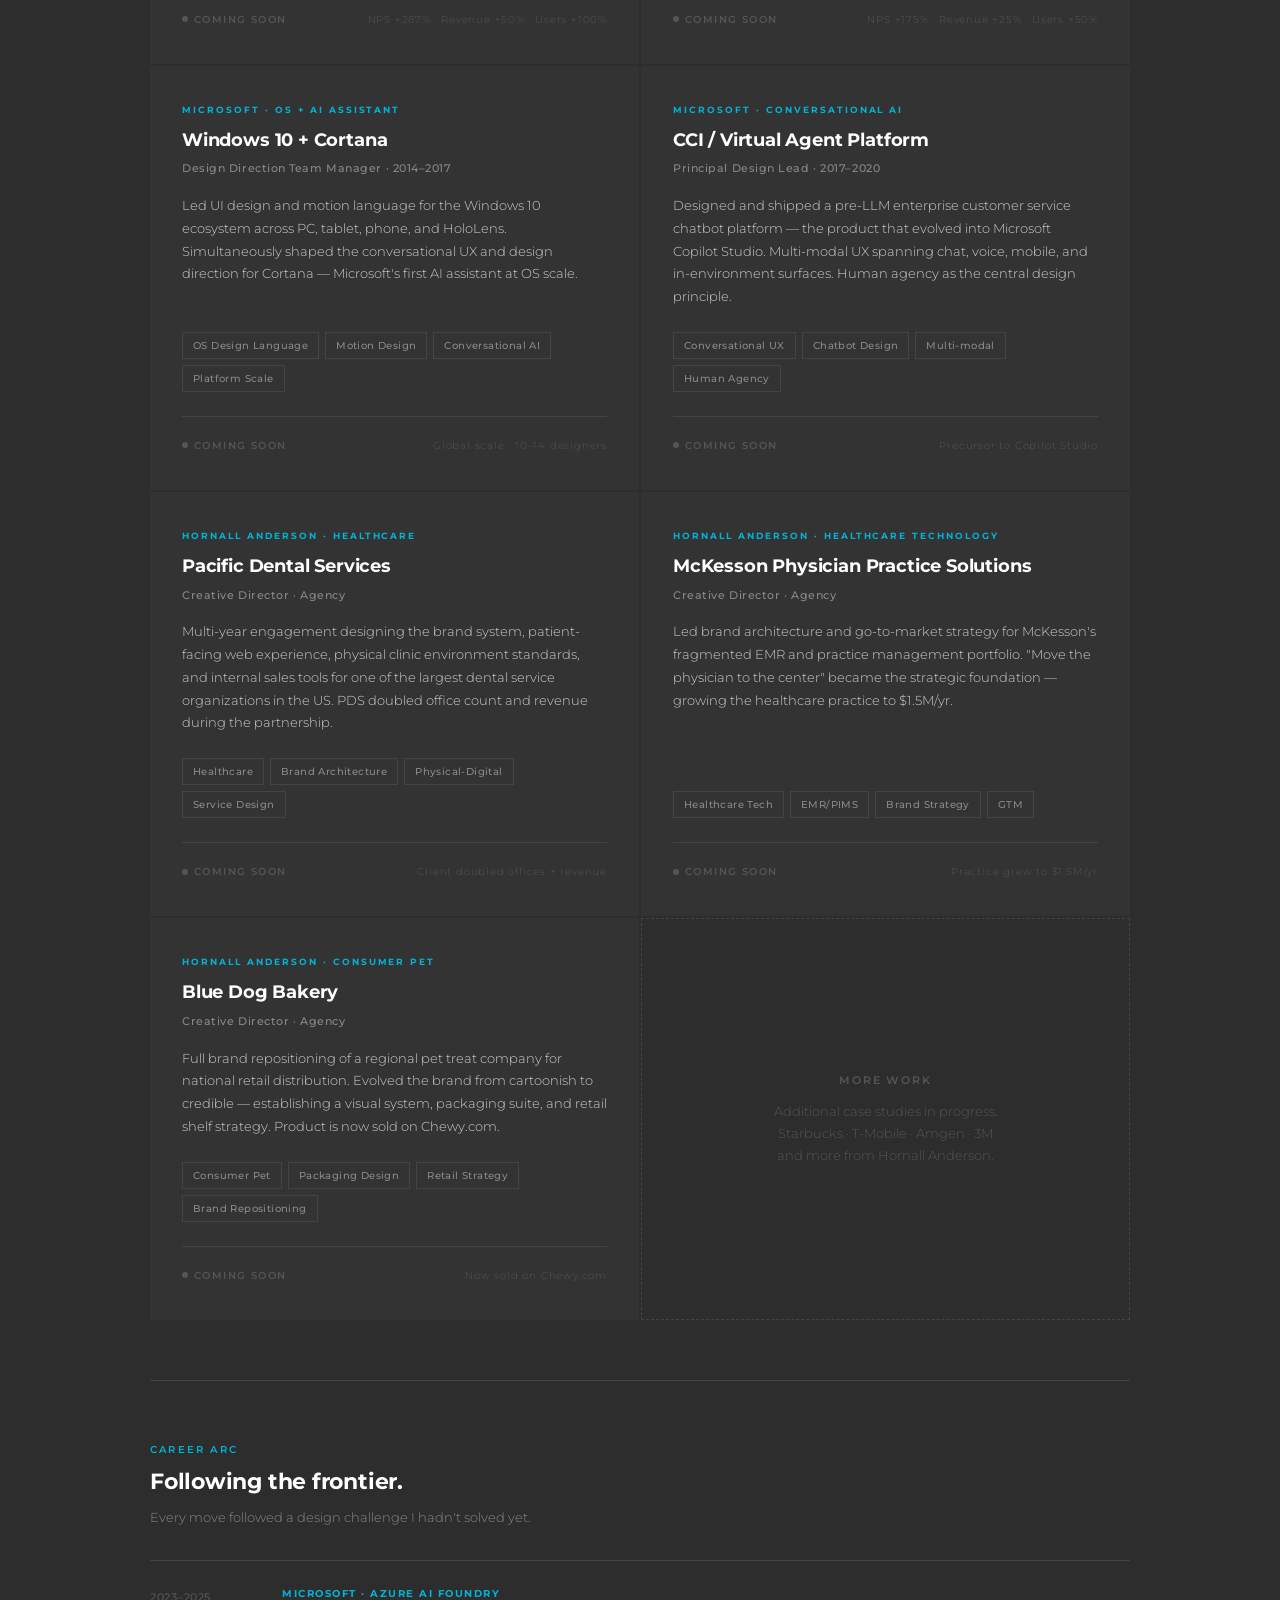
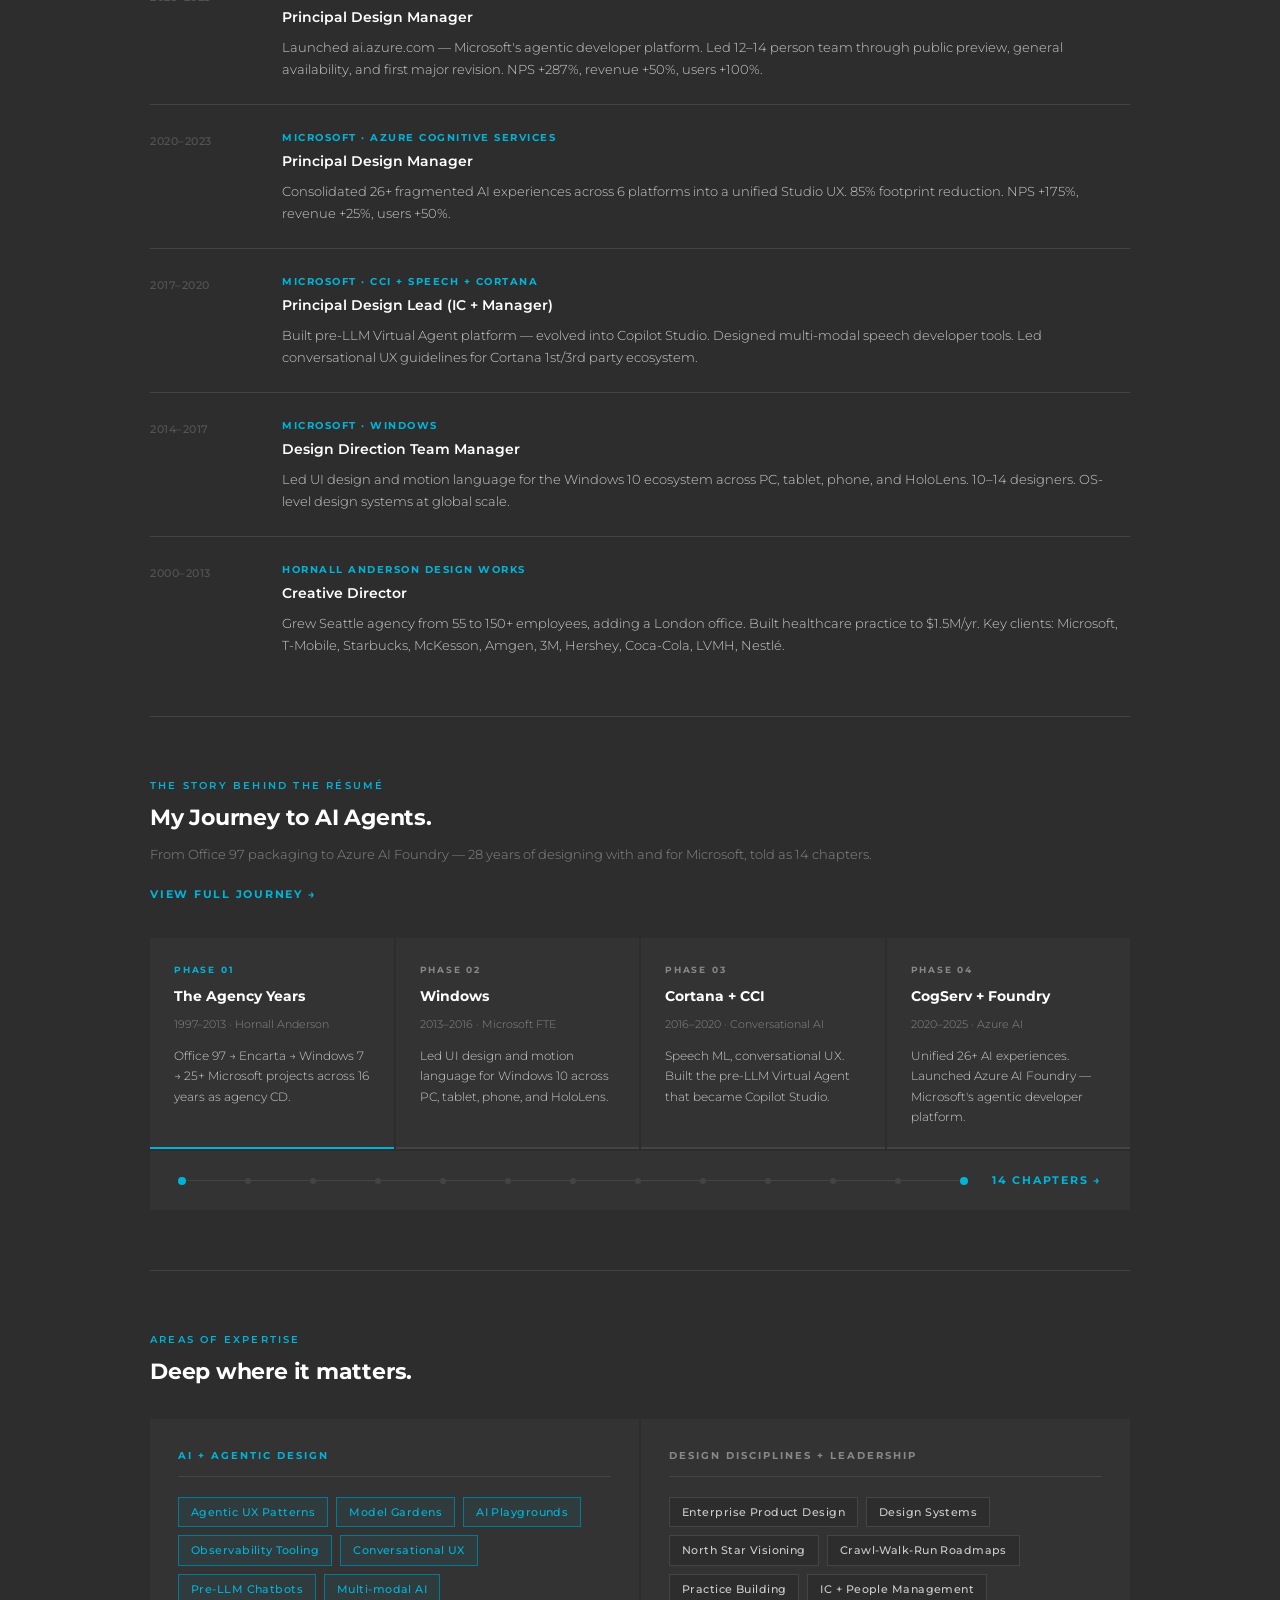
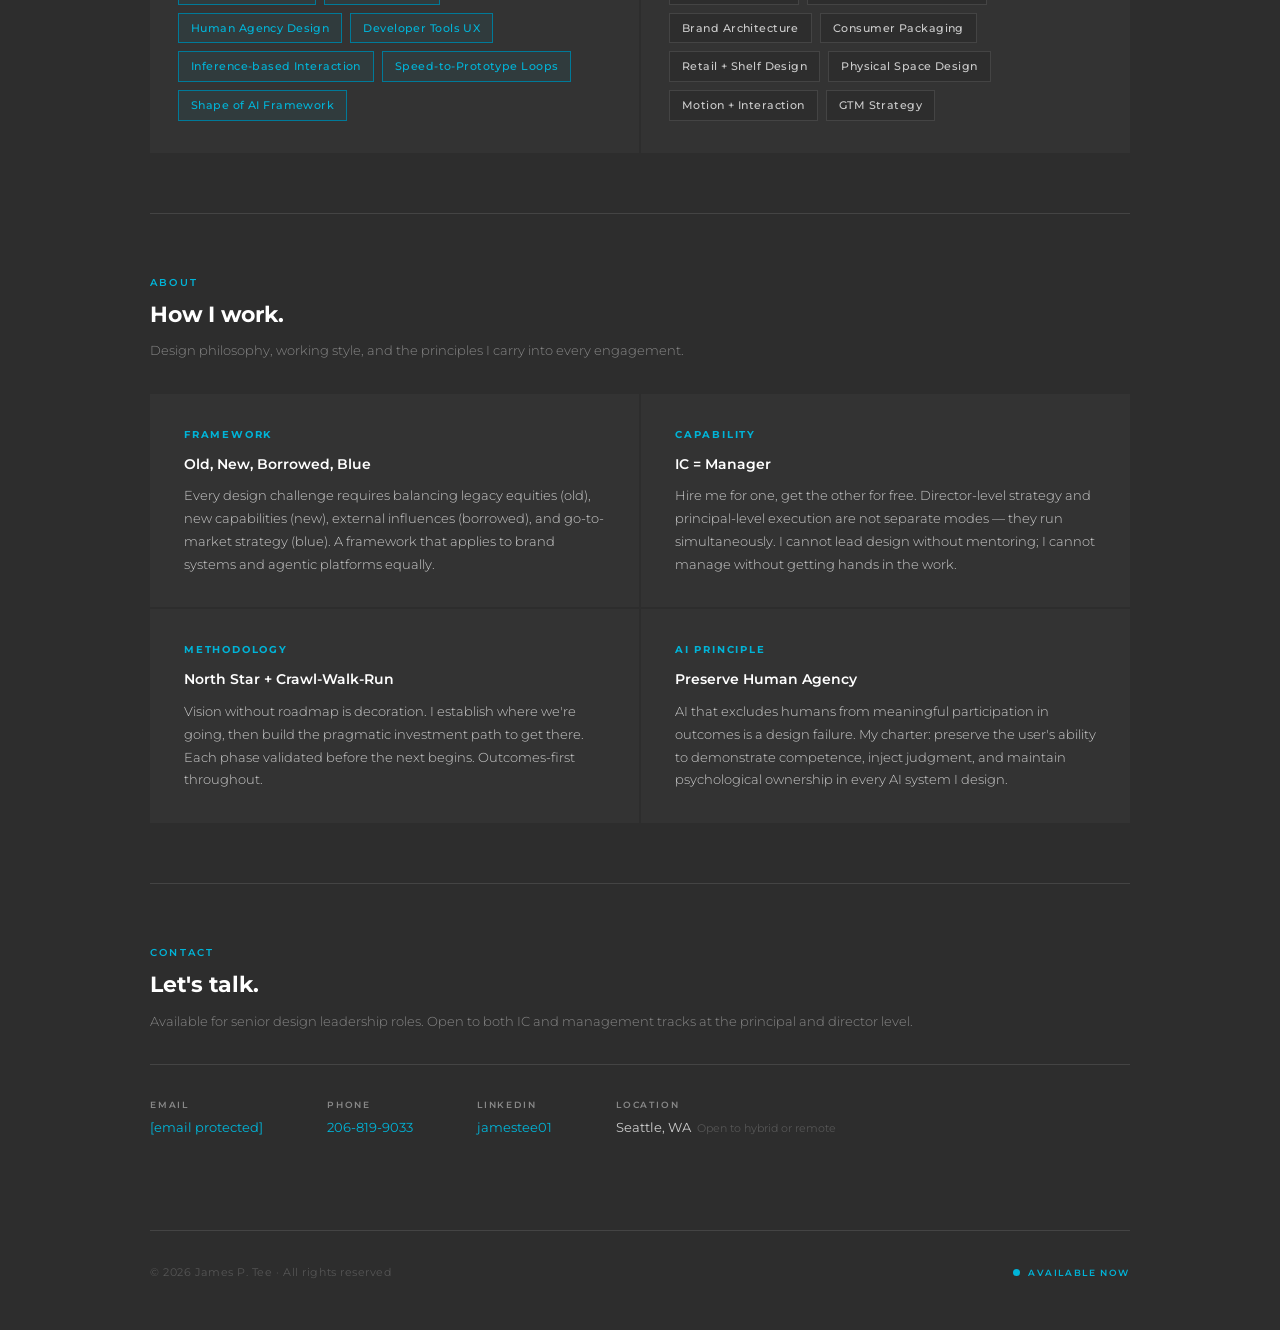
==== commit d69b6ada: "Add files via upload" ====
--- a/index.html
+++ b/index.html
@@ -13,7 +13,7 @@
 <meta property="og:description" content="25+ years spanning AI and agentic platforms, enterprise product design, and brand systems. Azure AI Foundry · Windows · Hornall Anderson.">
 <link rel="canonical" href="https://teelinger2002.github.io">
 <link href="https://fonts.googleapis.com/css2?family=Montserrat:ital,wght@0,200;0,300;0,400;0,500;0,600;0,700;0,800;1,300;1,400&display=swap" rel="stylesheet">
-<link rel="stylesheet" href="style.css">
+<link rel="stylesheet" href="style.css?v=2">
 </head>
 <body>
 
@@ -266,7 +266,7 @@
       <p class="ssub">Available for senior design leadership roles. Open to both IC and management tracks at the principal and director level.</p>
     </div>
     <div style="display:flex;gap:64px;flex-wrap:wrap;padding:32px 0;border-top:1px solid var(--border);">
-      <div class="mi"><span class="ml">Email</span><span class="mv"><a href="mailto:teelinger@gmail.com">teelinger@gmail.com</a></span></div>
+      <div class="mi"><span class="ml">Email</span><span class="mv"><a href="/cdn-cgi/l/email-protection#afdbcacac3c6c1c8caddefc8c2cec6c381ccc0c2"><span class="__cf_email__" data-cfemail="2d5948484144434a485f6d4a404c4441034e4240">[email&#160;protected]</span></a></span></div>
       <div class="mi"><span class="ml">Phone</span><span class="mv"><a href="tel:2068199033">206-819-9033</a></span></div>
       <div class="mi"><span class="ml">LinkedIn</span><span class="mv"><a href="https://linkedin.com/in/jamestee01" target="_blank">jamestee01</a></span></div>
       <div class="mi"><span class="ml">Location</span><span class="mv">Seattle, WA &nbsp;<span style="color:var(--gray-3);font-size:11px;">Open to hybrid or remote</span></span></div>
@@ -280,15 +280,8 @@
 
 </div>
 
-<script>
+<script data-cfasync="false" src="/cdn-cgi/scripts/5c5dd728/cloudflare-static/email-decode.min.js"></script><script>
 const sections = document.querySelectorAll('section[id], div[id]');
 const navLinks = document.querySelectorAll('.nav-links a');
 window.addEventListener('scroll', () => {
-  let current = '';
-  sections.forEach(s => { if (window.scrollY >= s.offsetTop - 80) current = s.id; });
-  navLinks.forEach(a => { a.classList.toggle('active', a.getAttribute('href') === '#' + current); });
-}, { passive: true });
-</script>
-
-</body>
-</html>
+  let current =
--- a/style.css
+++ b/style.css
@@ -26,7 +26,7 @@
 
 /* LAYOUT */
 .page{max-width:1100px;margin:0 auto;padding:0 60px}
-.sb{padding:80px 0;border-top:1px solid var(--border)}
+.sb{padding:60px 0;border-top:1px solid var(--border)}
 .sb:first-of-type{border-top:none}
 .two-col{display:grid;grid-template-columns:240px 1fr;gap:48px;align-items:start}
 .col-l{padding-top:4px}
@@ -38,12 +38,12 @@
 .ssub{font-size:13px;font-weight:300;color:var(--gray-2);margin-top:10px;line-height:1.7}
 
 /* HERO */
-#home{padding-top:calc(var(--nav-h) + 80px);padding-bottom:80px}
+#home{padding-top:calc(var(--nav-h) + 80px);padding-bottom:40px}
 .hero-kicker{font-size:11px;font-weight:500;letter-spacing:.25em;text-transform:uppercase;color:var(--cyan);margin-bottom:20px}
 .hero-name{font-size:60px;font-weight:600;letter-spacing:-.02em;line-height:1;color:var(--white);margin-bottom:8px}
 .hero-title{font-size:18px;font-weight:300;color:var(--gray-1);margin-bottom:32px;letter-spacing:.02em}
 .hero-rule{height:1px;background:linear-gradient(to right,var(--cyan),transparent);margin-bottom:40px;animation:expandWidth 1s ease .2s both}
-.hero-pitch{font-size:15px;font-weight:300;color:var(--gray-1);line-height:1.9;max-width:780px;margin-bottom:48px}
+.hero-pitch{font-size:15px;font-weight:300;color:var(--gray-1);line-height:1.9;max-width:100%;margin-bottom:48px}
 .hero-pitch strong{color:var(--white);font-weight:600}
 .hero-pitch .cy{color:var(--cyan);font-weight:400}
 .meta-row{display:flex;gap:48px;flex-wrap:wrap}
@@ -89,7 +89,7 @@
 
 /* ARC */
 .arc-list{display:flex;flex-direction:column}
-.arc-item{display:grid;grid-template-columns:100px 1fr;gap:32px;padding:24px 0;border-bottom:1px solid var(--border)}
+.arc-item{display:grid;grid-template-columns:100px 1fr;gap:32px;padding:24px 0;border-bottom:1px solid var(--border)}.arc-item:last-child{border-bottom:none;padding-bottom:0}
 .arc-item:first-child{border-top:1px solid var(--border)}
 .arc-yr{font-size:11px;font-weight:500;color:var(--gray-3);letter-spacing:.05em;padding-top:3px}
 .arc-co{font-size:10px;font-weight:700;letter-spacing:.15em;text-transform:uppercase;color:var(--cyan);margin-bottom:4px}
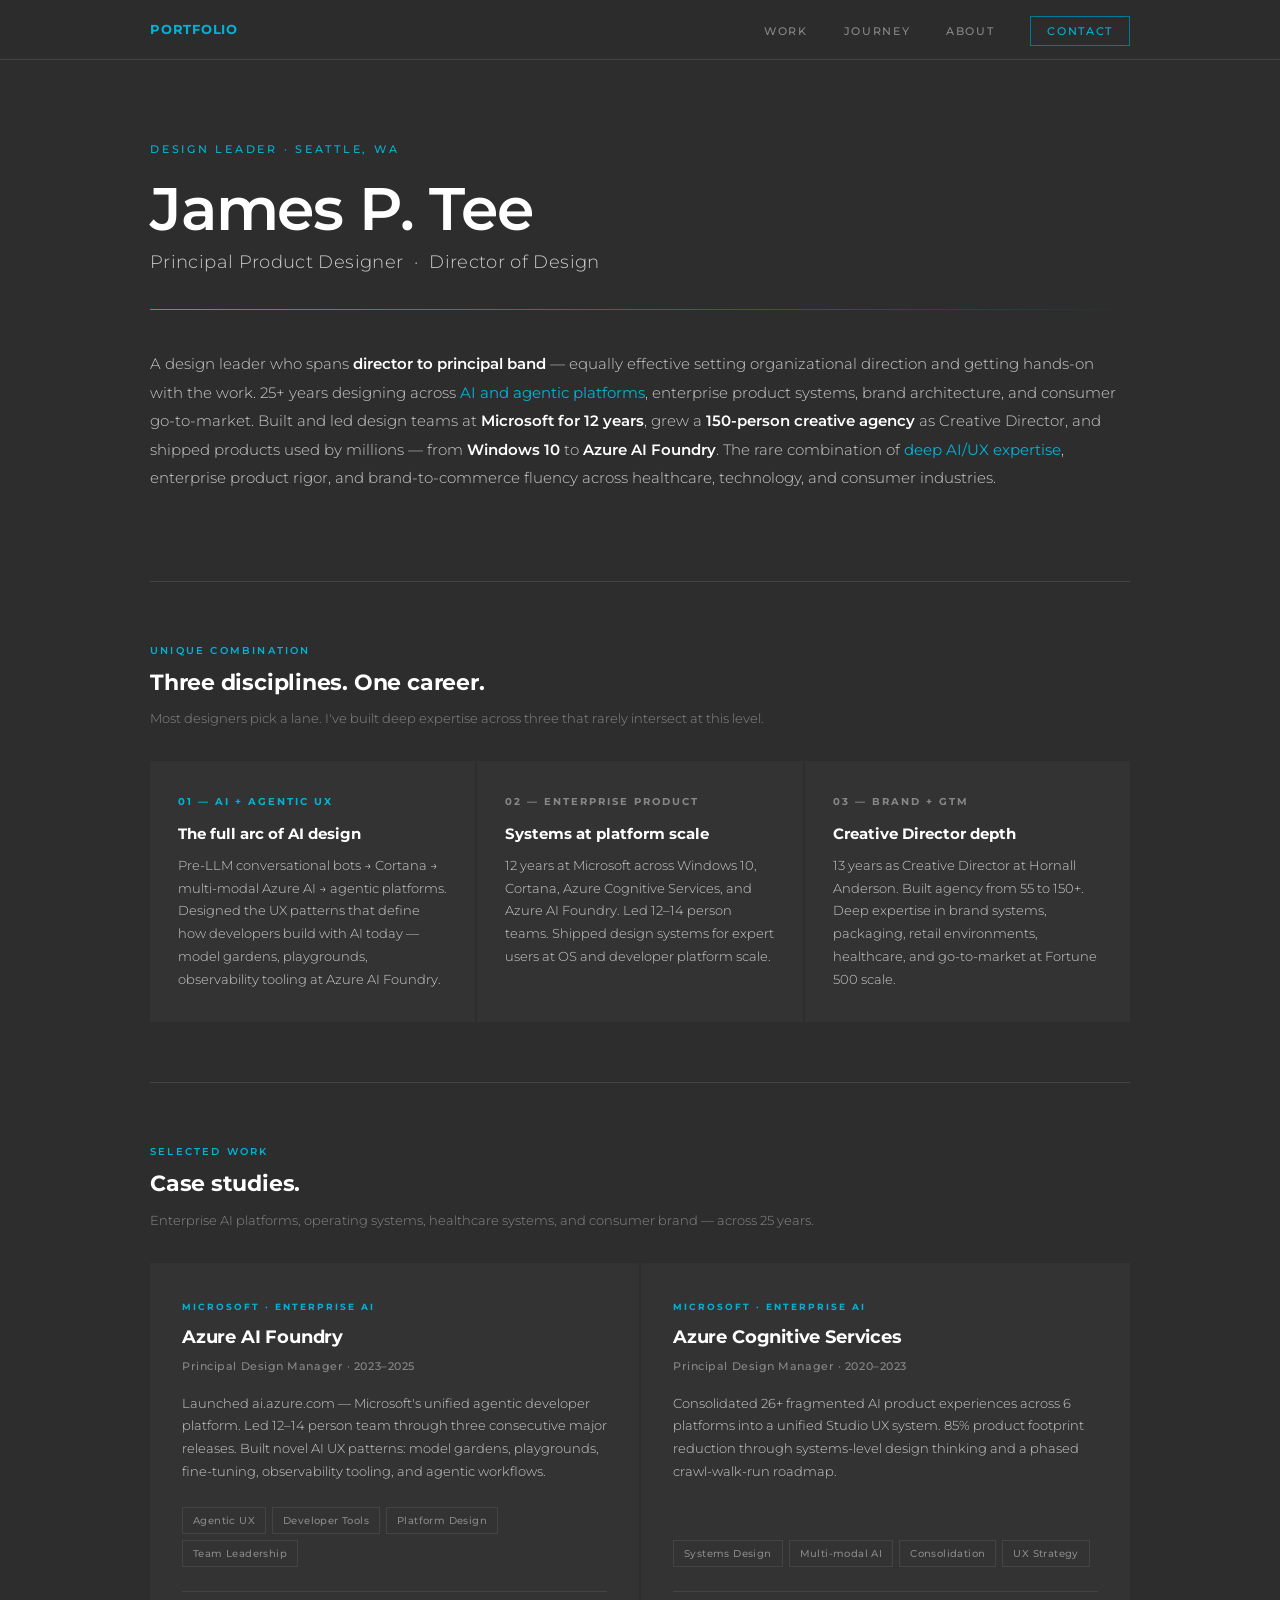
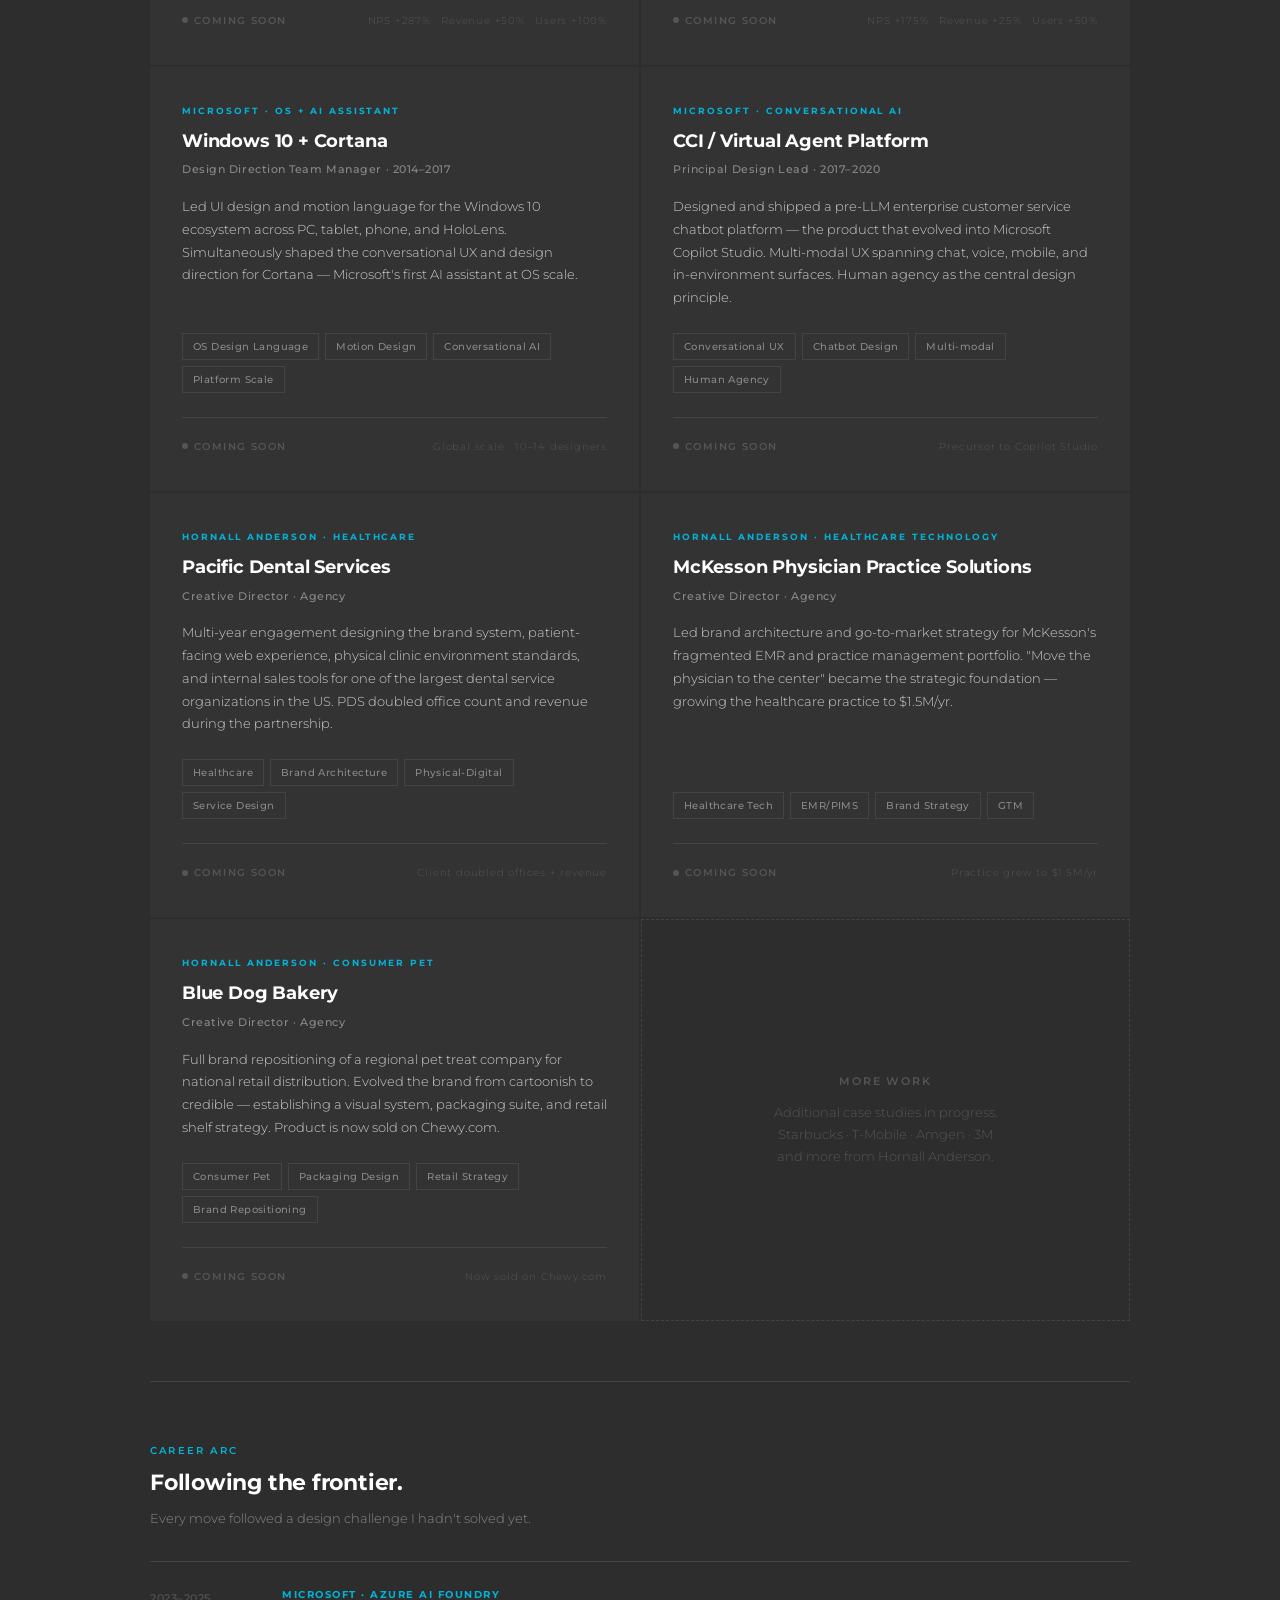
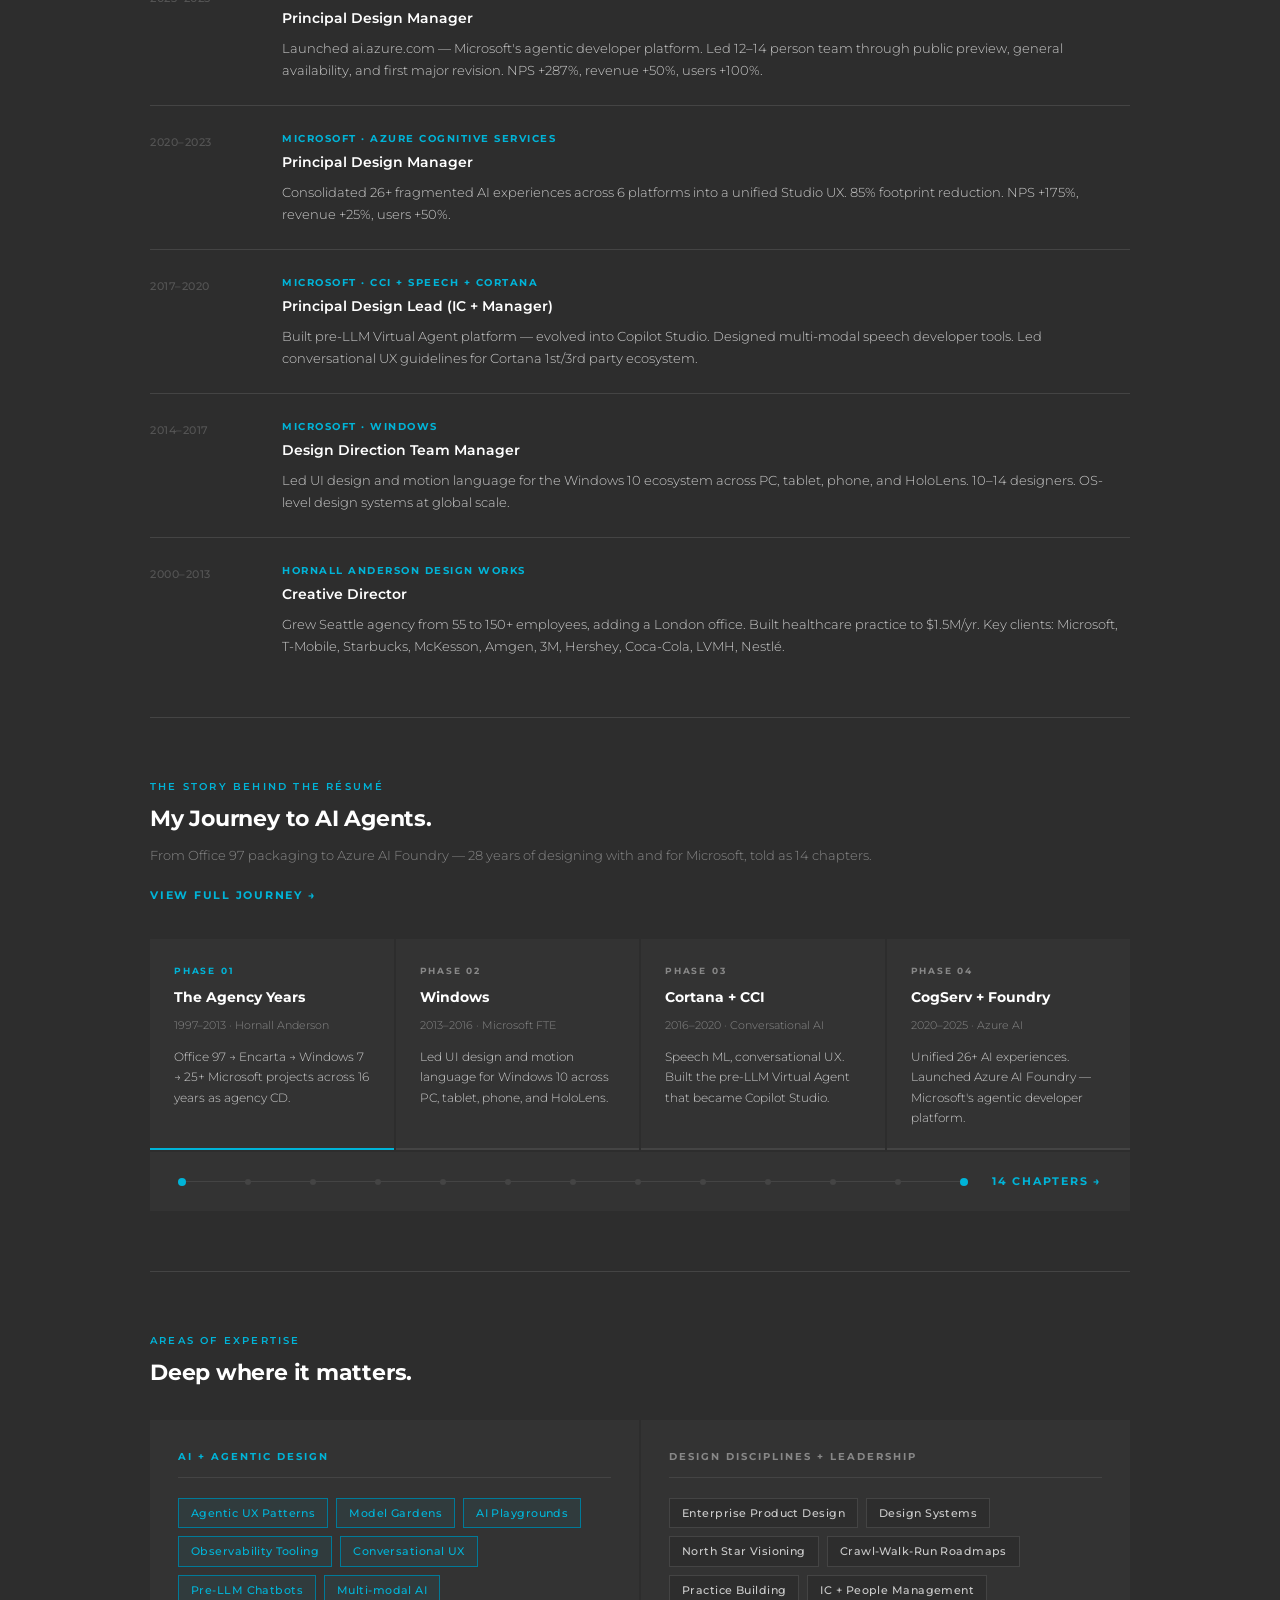
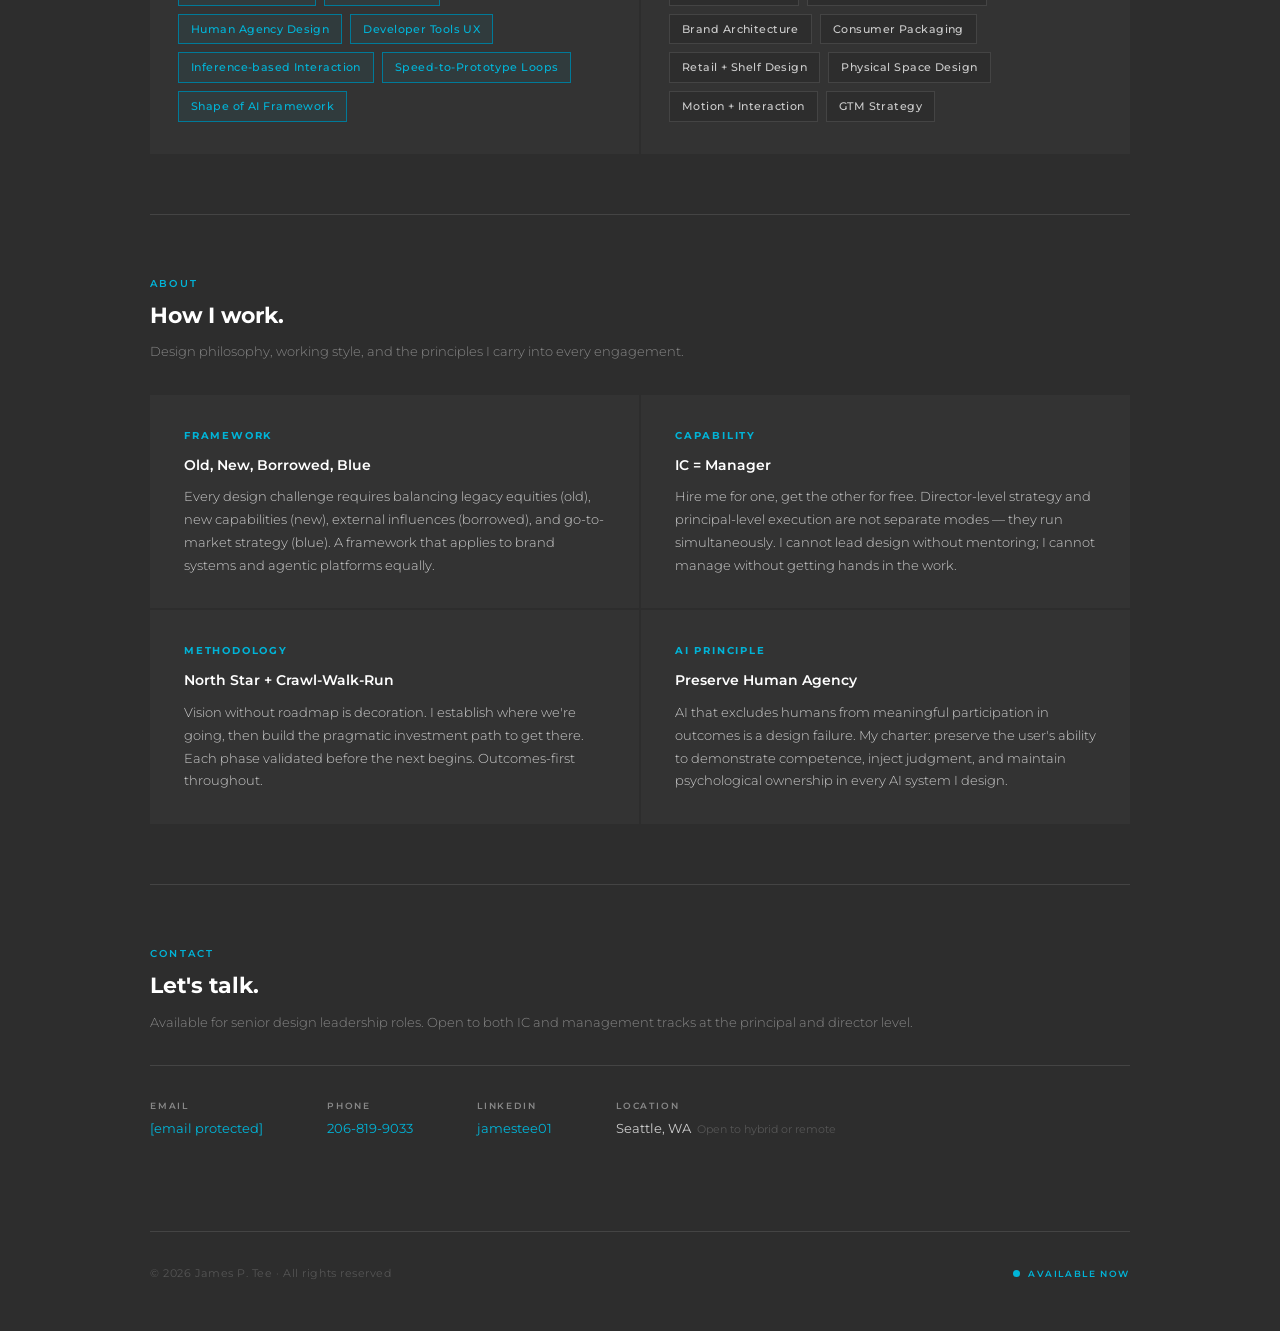
==== commit d1d280e9: "Add files via upload" ====
--- a/index.html
+++ b/index.html
@@ -13,7 +13,7 @@
 <meta property="og:description" content="25+ years spanning AI and agentic platforms, enterprise product design, and brand systems. Azure AI Foundry · Windows · Hornall Anderson.">
 <link rel="canonical" href="https://teelinger2002.github.io">
 <link href="https://fonts.googleapis.com/css2?family=Montserrat:ital,wght@0,200;0,300;0,400;0,500;0,600;0,700;0,800;1,300;1,400&display=swap" rel="stylesheet">
-<link rel="stylesheet" href="style.css?v=2">
+<link rel="stylesheet" href="style.css?v=3">
 </head>
 <body>
 
--- a/style.css
+++ b/style.css
@@ -38,7 +38,7 @@
 .ssub{font-size:13px;font-weight:300;color:var(--gray-2);margin-top:10px;line-height:1.7}
 
 /* HERO */
-#home{padding-top:calc(var(--nav-h) + 80px);padding-bottom:40px}
+#home{padding-top:calc(var(--nav-h) + 80px);padding-bottom:40px;border-bottom:1px solid var(--border)}
 .hero-kicker{font-size:11px;font-weight:500;letter-spacing:.25em;text-transform:uppercase;color:var(--cyan);margin-bottom:20px}
 .hero-name{font-size:60px;font-weight:600;letter-spacing:-.02em;line-height:1;color:var(--white);margin-bottom:8px}
 .hero-title{font-size:18px;font-weight:300;color:var(--gray-1);margin-bottom:32px;letter-spacing:.02em}
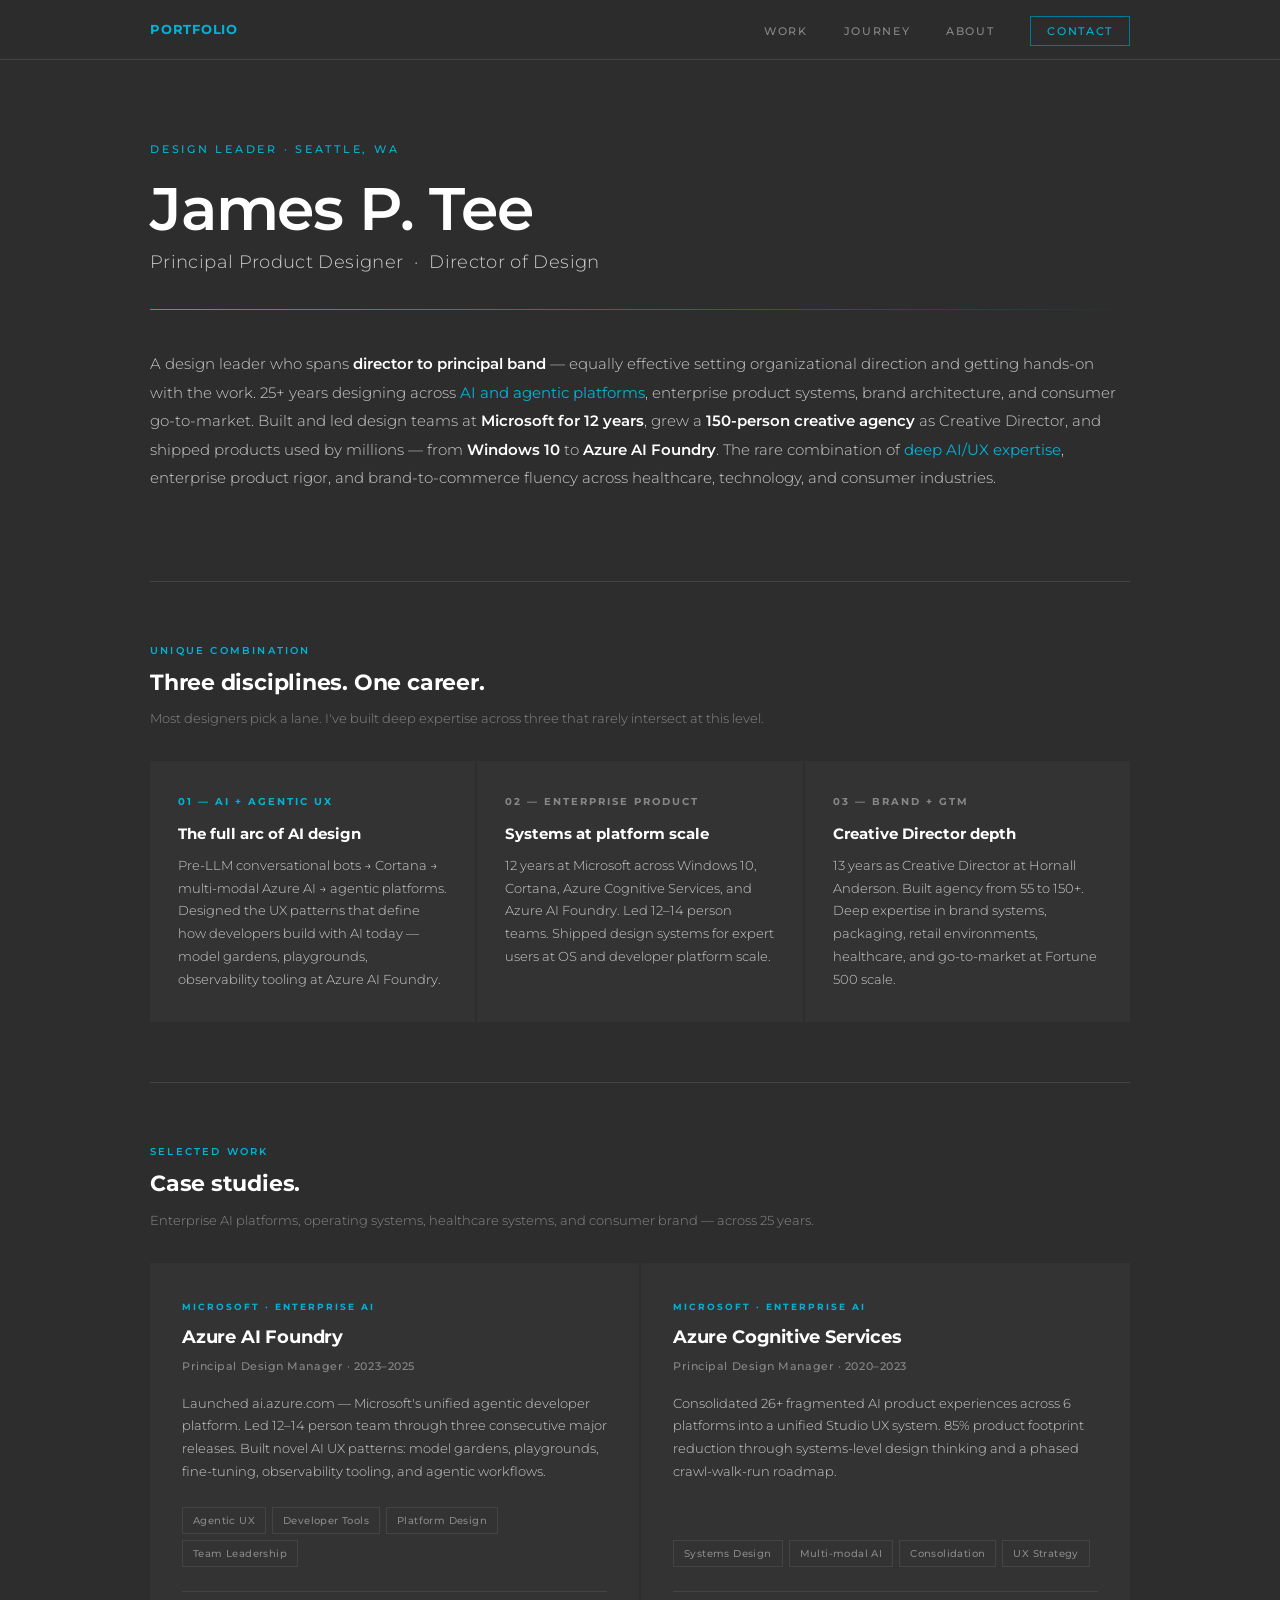
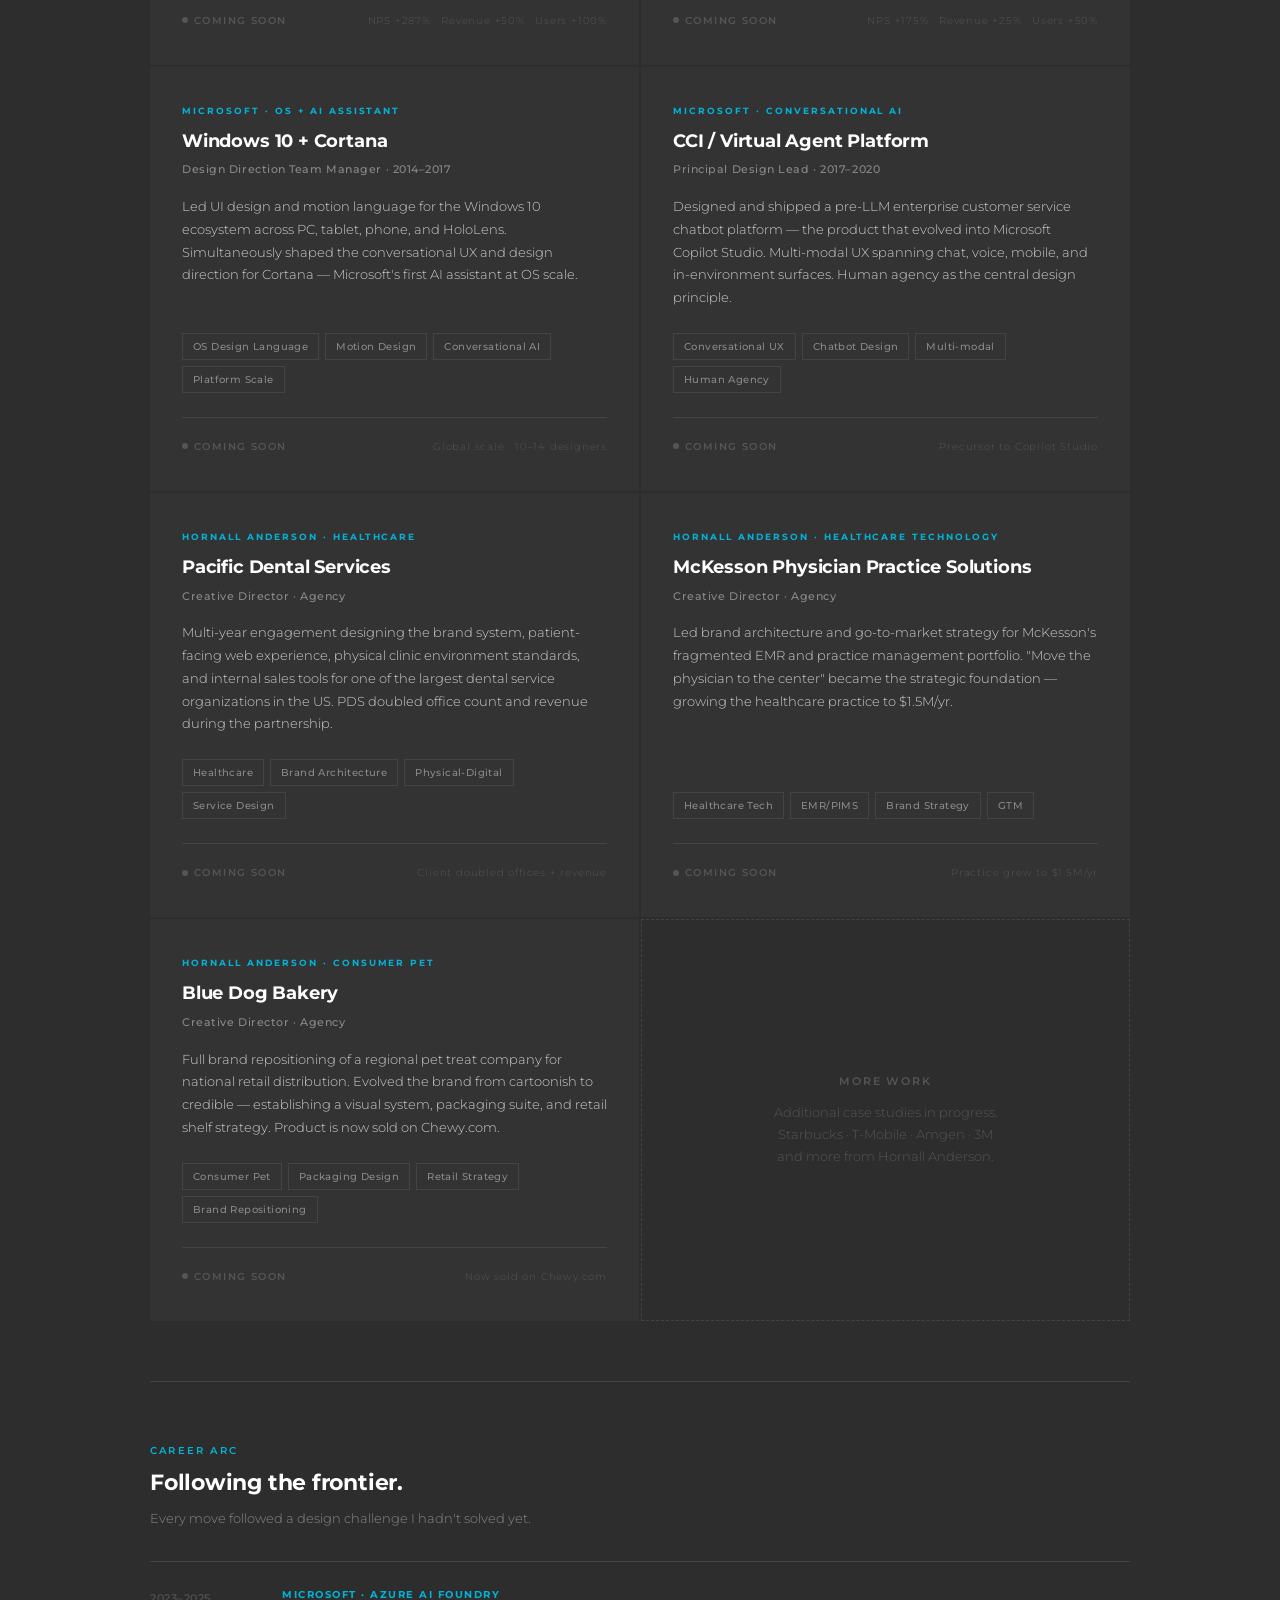
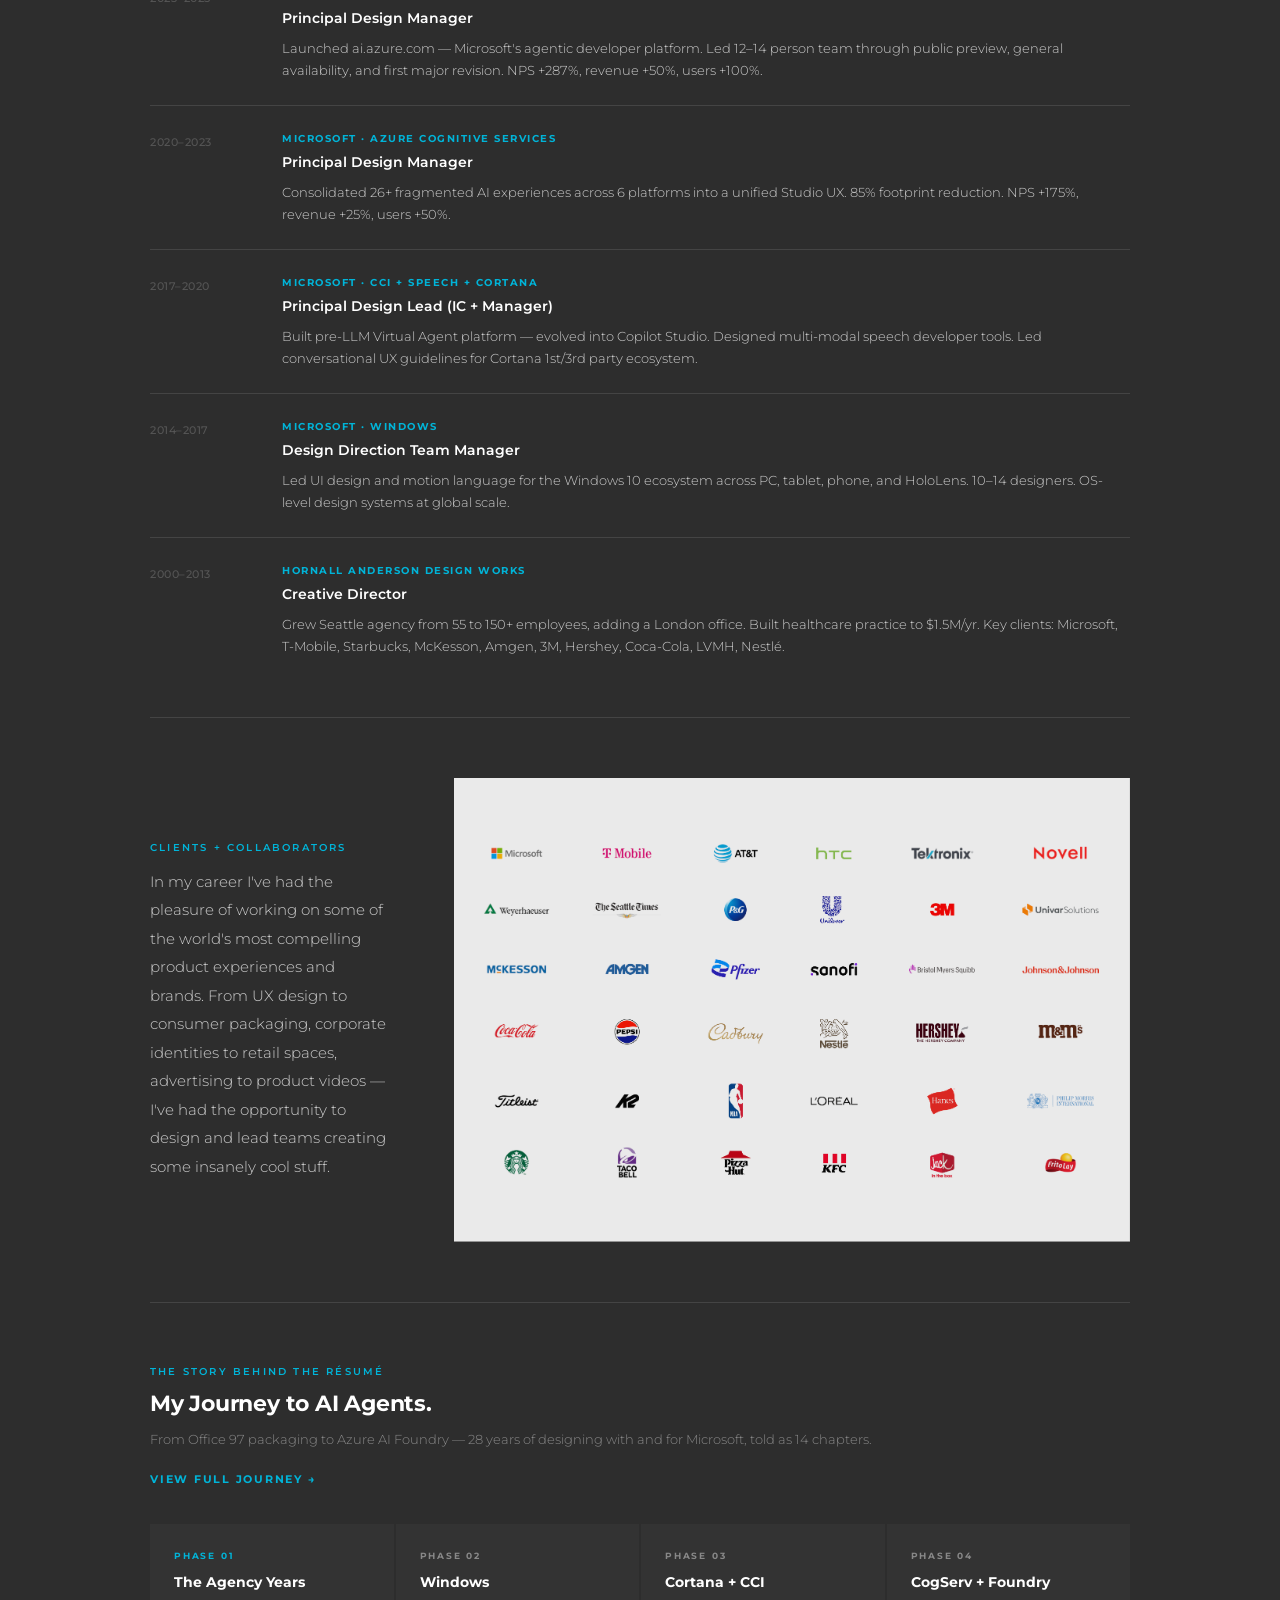
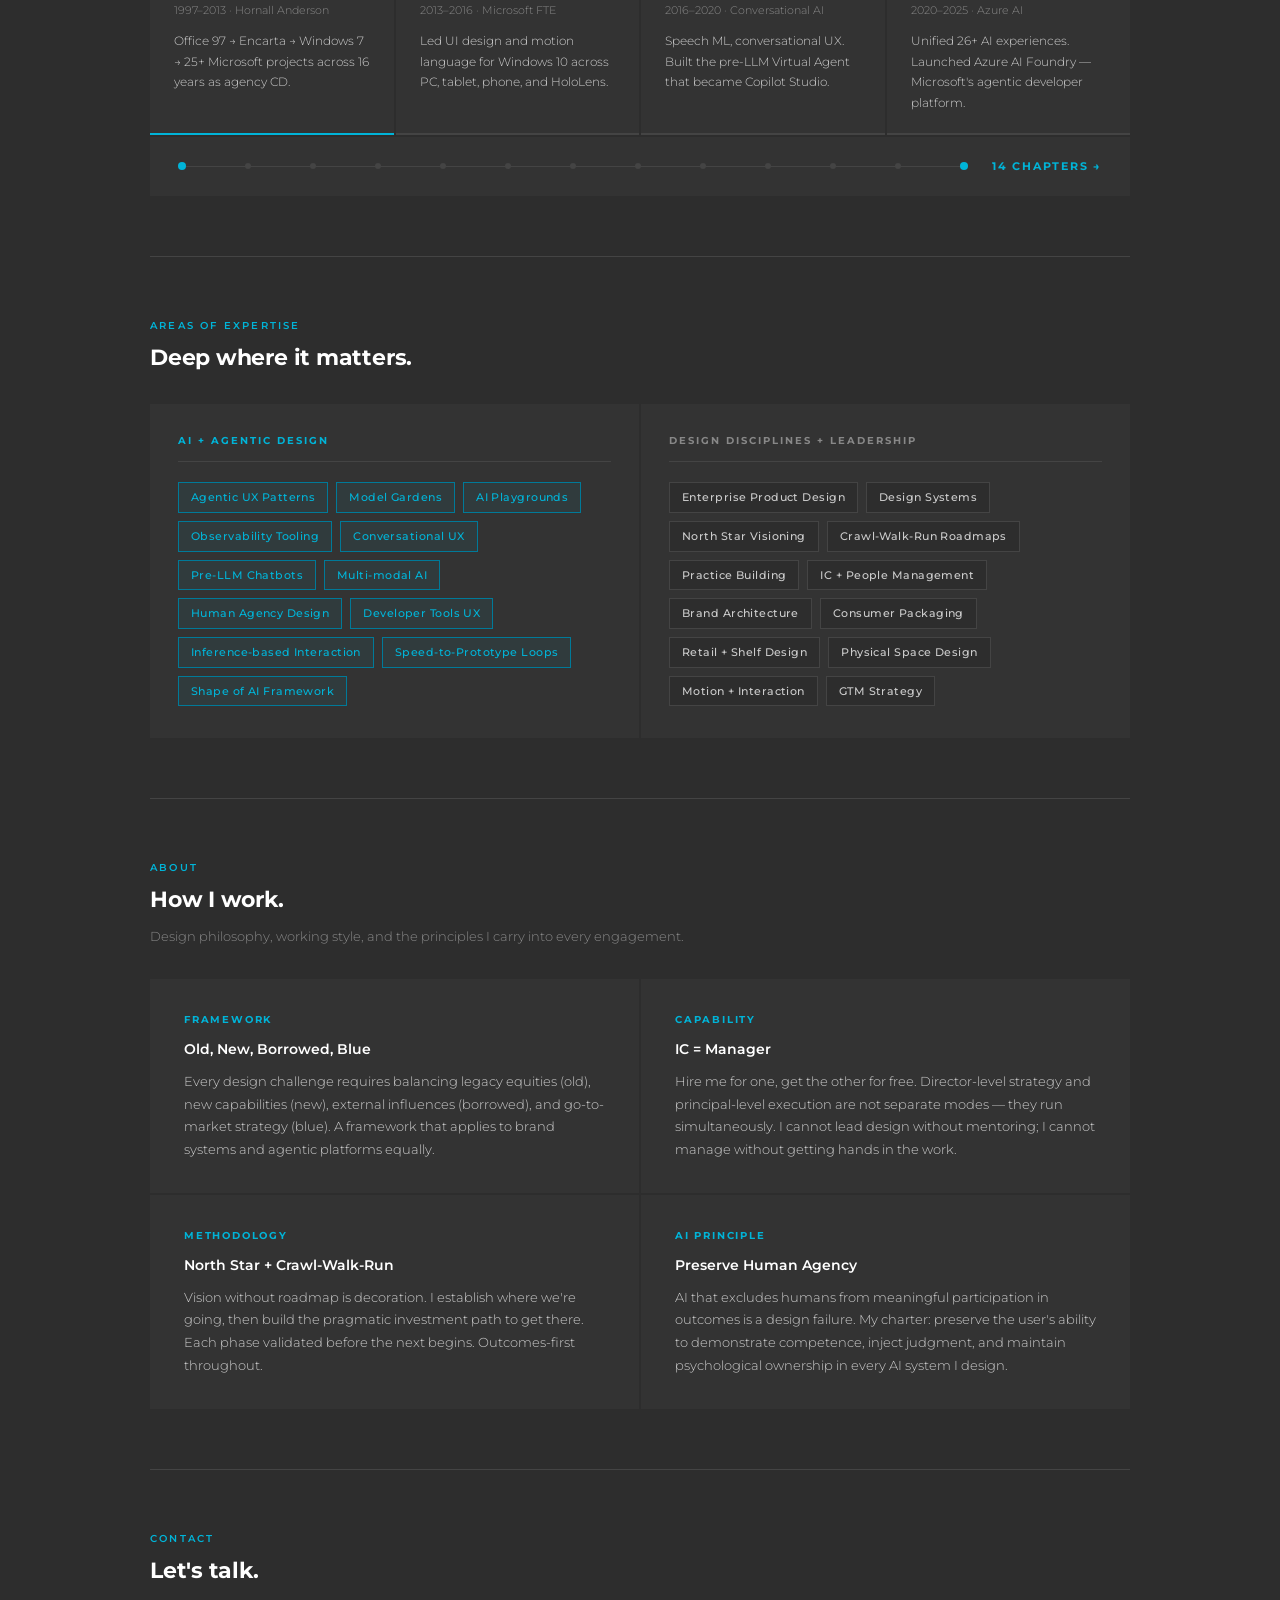
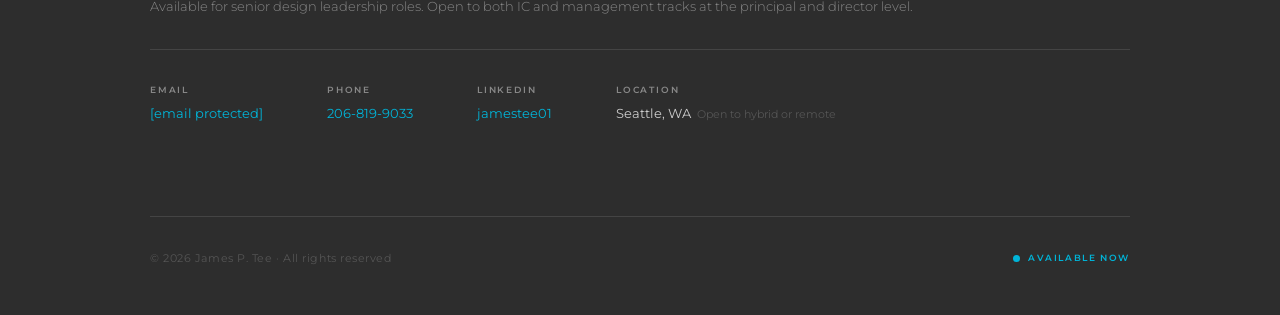
==== commit 8f6c6a6a: "Add files via upload" ====
--- a/index.html
+++ b/index.html
@@ -13,7 +13,7 @@
 <meta property="og:description" content="25+ years spanning AI and agentic platforms, enterprise product design, and brand systems. Azure AI Foundry · Windows · Hornall Anderson.">
 <link rel="canonical" href="https://teelinger2002.github.io">
 <link href="https://fonts.googleapis.com/css2?family=Montserrat:ital,wght@0,200;0,300;0,400;0,500;0,600;0,700;0,800;1,300;1,400&display=swap" rel="stylesheet">
-<link rel="stylesheet" href="style.css?v=3">
+<link rel="stylesheet" href="style.css?v=4">
 </head>
 <body>
 
@@ -149,6 +149,20 @@
     </div>
   </div>
 
+
+  <!-- CLIENTS -->
+  <div class="sb">
+    <div class="two-col" style="align-items:center;gap:64px;">
+      <div>
+        <p class="kicker">Clients + Collaborators</p>
+        <p style="font-size:15px;font-weight:300;color:var(--gray-1);line-height:1.9;margin-top:12px;">In my career I've had the pleasure of working on some of the world's most compelling product experiences and brands. From UX design to consumer packaging, corporate identities to retail spaces, advertising to product videos — I've had the opportunity to design and lead teams creating some insanely cool stuff.</p>
+      </div>
+      <div>
+        <img src="images/logo-grid.png" alt="Client logos including Microsoft, T-Mobile, Starbucks, McKesson, Coca-Cola, Nestlé and more" style="width:100%;display:block;opacity:0.9;">
+      </div>
+    </div>
+  </div>
+
   <!-- JOURNEY TEASER -->
   <div class="sb">
     <div class="sec-header">
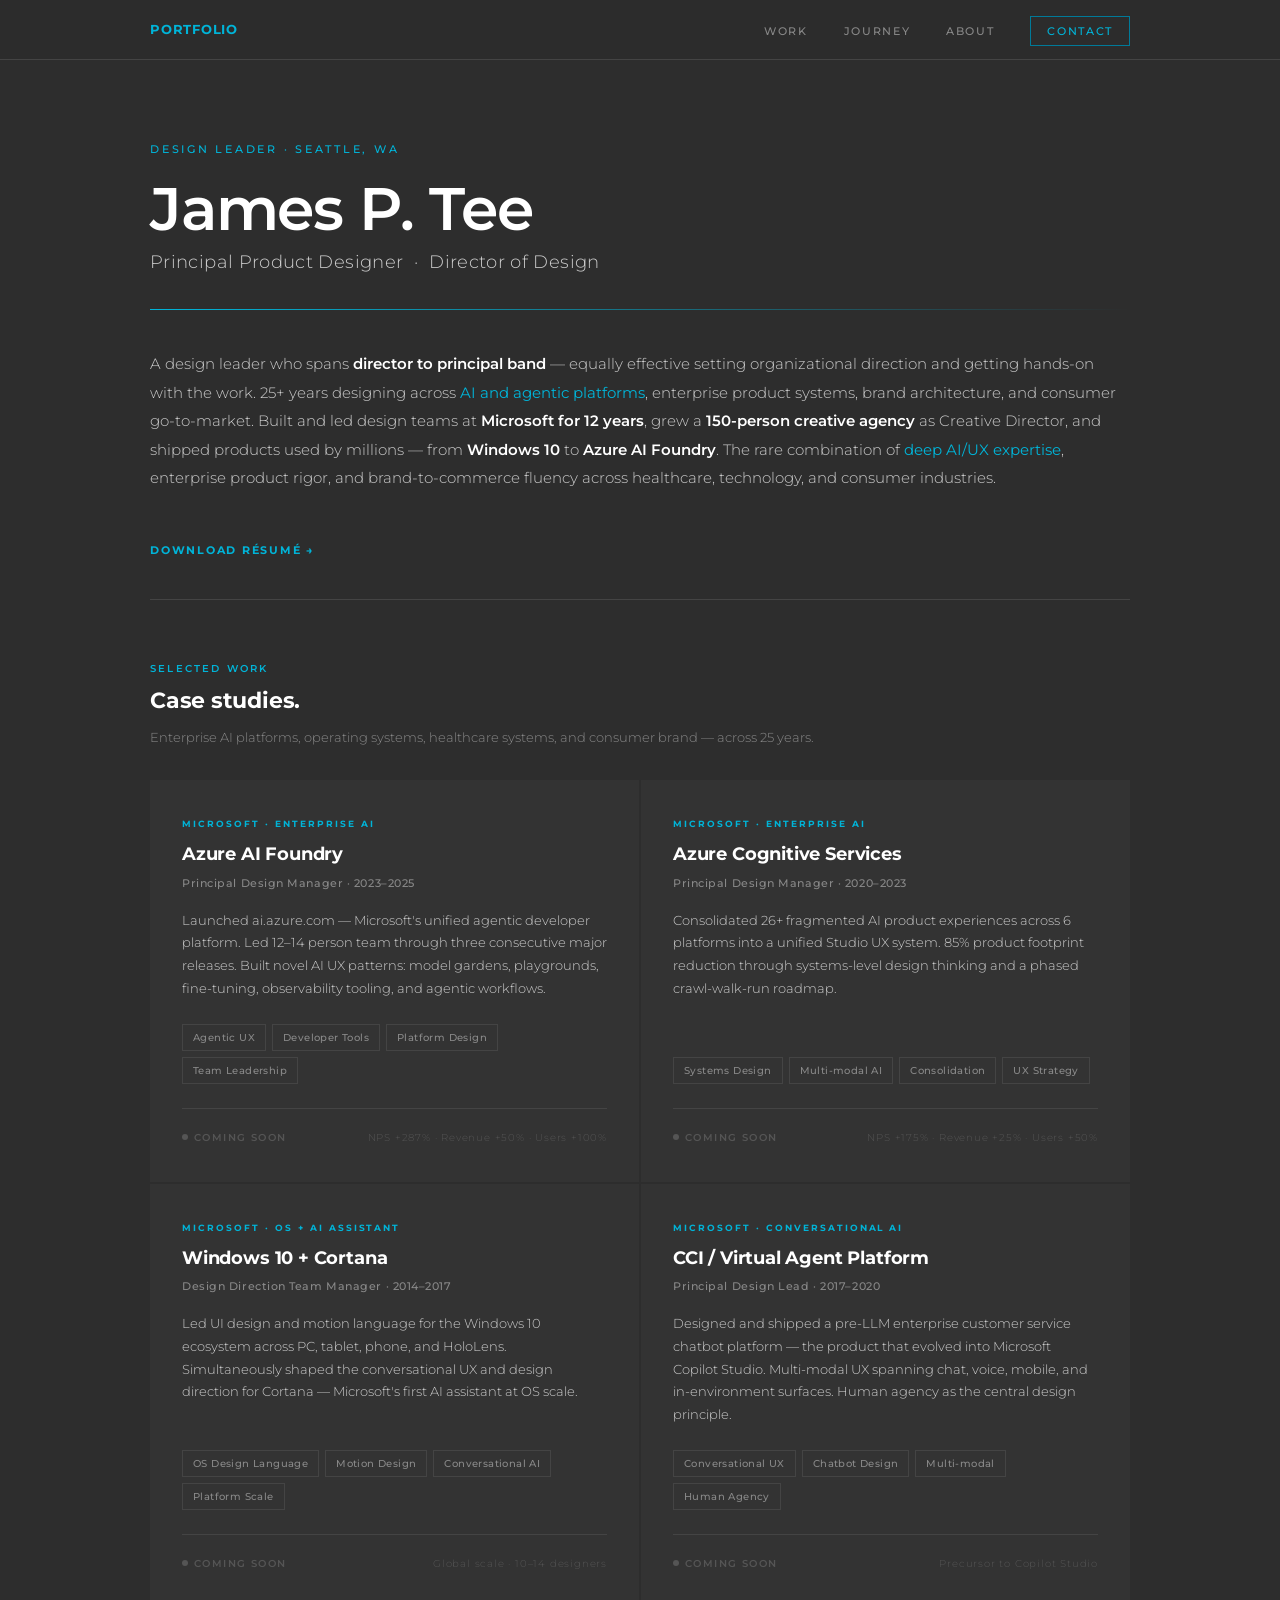
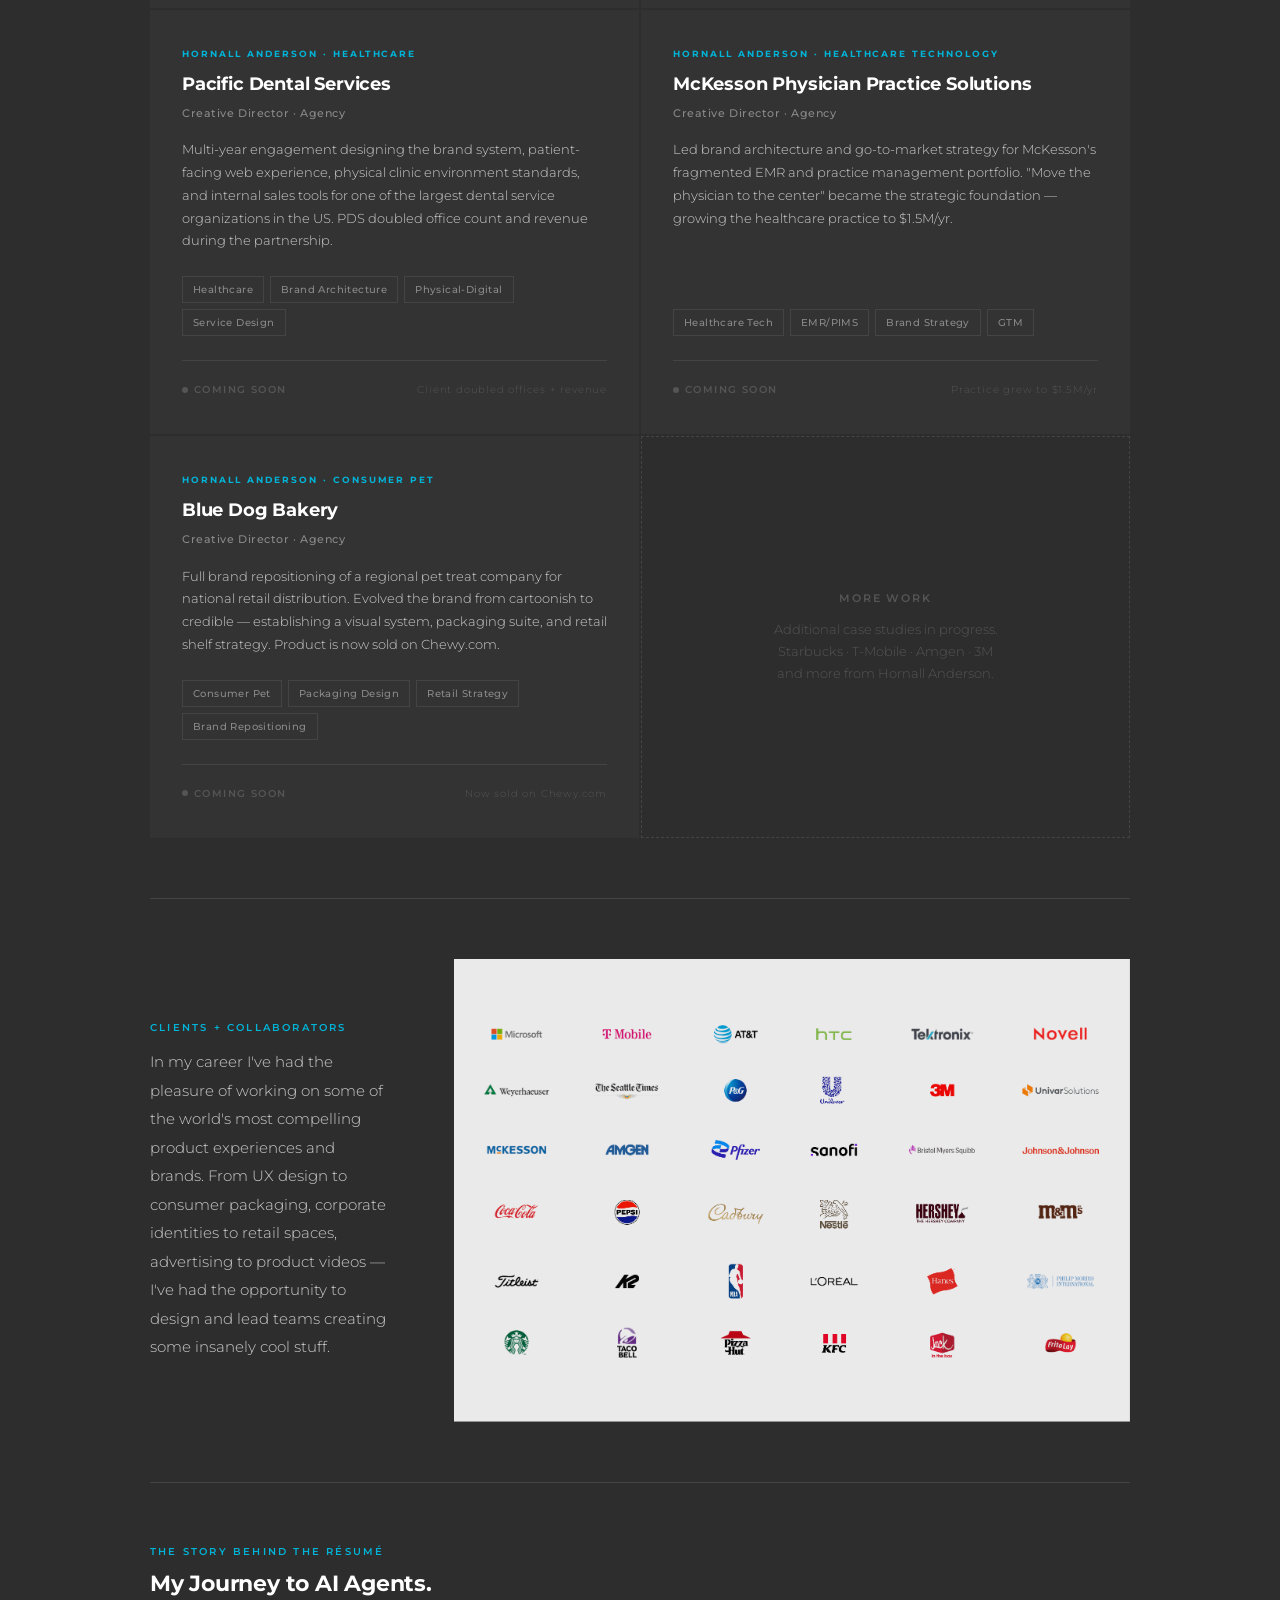
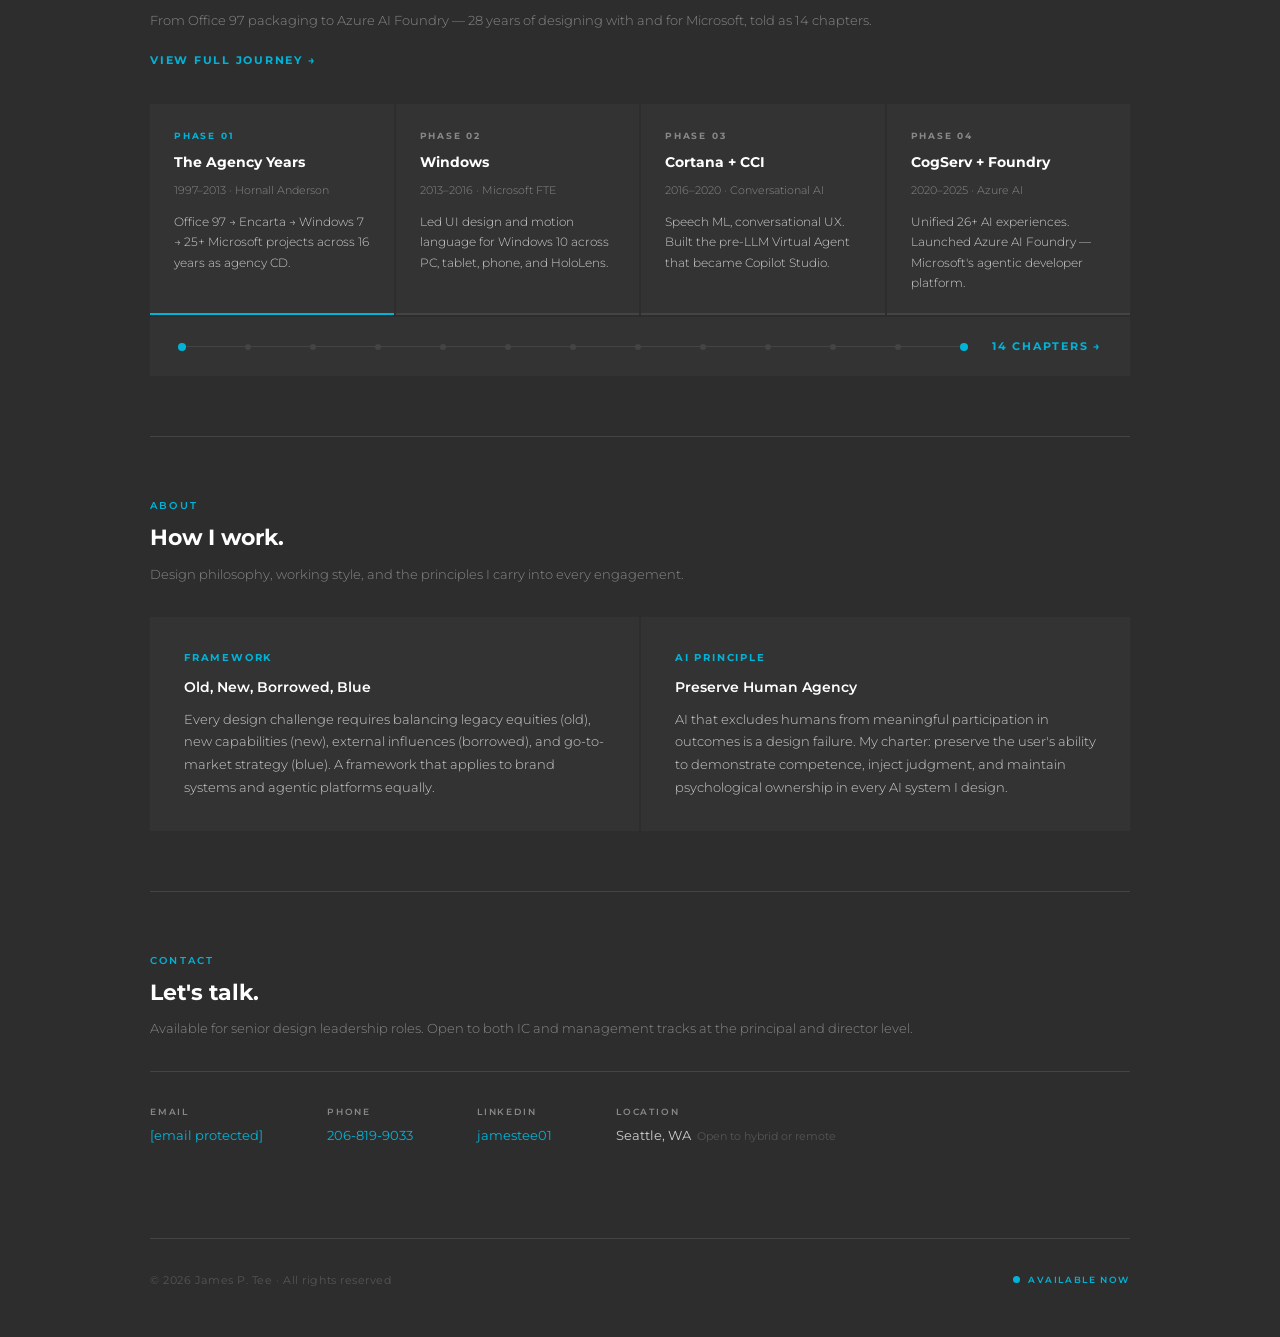
==== commit ac1e38f7: "Add files via upload" ====
--- a/index.html
+++ b/index.html
@@ -44,21 +44,10 @@
       products used by millions — from <strong>Windows 10</strong> to <strong>Azure AI Foundry</strong>.
       The rare combination of <span class="cy">deep AI/UX expertise</span>, enterprise product rigor, and brand-to-commerce fluency across healthcare, technology, and consumer industries.
     </p>
+    <div style="margin-top:28px;display:flex;align-items:center;gap:24px;">
+      <a href="images/James_Tee_Resume.pdf" target="_blank" style="font-size:11px;font-weight:700;letter-spacing:.16em;text-transform:uppercase;color:var(--cyan);text-decoration:none;" onmouseover="this.style.opacity='.7'" onmouseout="this.style.opacity='1'">Download Résumé →</a>
+    </div>
   </section>
-
-  <!-- PILLARS -->
-  <div class="sb f3">
-    <div class="sec-header">
-      <p class="kicker">Unique combination</p>
-      <h2 class="sh">Three disciplines. One career.</h2>
-      <p class="ssub">Most designers pick a lane. I've built deep expertise across three that rarely intersect at this level.</p>
-    </div>
-    <div class="pill-row">
-      <div class="pill"><span class="pill-num">01 — AI + Agentic UX</span><div class="pill-t">The full arc of AI design</div><p class="pill-b">Pre-LLM conversational bots → Cortana → multi-modal Azure AI → agentic platforms. Designed the UX patterns that define how developers build with AI today — model gardens, playgrounds, observability tooling at Azure AI Foundry.</p></div>
-      <div class="pill"><span class="pill-num" style="color:var(--gray-2)">02 — Enterprise Product</span><div class="pill-t">Systems at platform scale</div><p class="pill-b">12 years at Microsoft across Windows 10, Cortana, Azure Cognitive Services, and Azure AI Foundry. Led 12–14 person teams. Shipped design systems for expert users at OS and developer platform scale.</p></div>
-      <div class="pill"><span class="pill-num" style="color:var(--gray-2)">03 — Brand + GTM</span><div class="pill-t">Creative Director depth</div><p class="pill-b">13 years as Creative Director at Hornall Anderson. Built agency from 55 to 150+. Deep expertise in brand systems, packaging, retail environments, healthcare, and go-to-market at Fortune 500 scale.</p></div>
-    </div>
-  </div>
 
   <!-- WORK -->
   <div class="sb" id="work">
@@ -133,23 +122,6 @@
     </div>
   </div>
 
-  <!-- CAREER -->
-  <div class="sb f4">
-    <div class="sec-header">
-      <p class="kicker">Career arc</p>
-      <h2 class="sh">Following the frontier.</h2>
-      <p class="ssub">Every move followed a design challenge I hadn't solved yet.</p>
-    </div>
-    <div class="arc-list">
-      <div class="arc-item"><div class="arc-yr">2023–2025</div><div><div class="arc-co">Microsoft · Azure AI Foundry</div><div class="arc-role">Principal Design Manager</div><div class="arc-note">Launched ai.azure.com — Microsoft's agentic developer platform. Led 12–14 person team through public preview, general availability, and first major revision. NPS +287%, revenue +50%, users +100%.</div></div></div>
-      <div class="arc-item"><div class="arc-yr">2020–2023</div><div><div class="arc-co">Microsoft · Azure Cognitive Services</div><div class="arc-role">Principal Design Manager</div><div class="arc-note">Consolidated 26+ fragmented AI experiences across 6 platforms into a unified Studio UX. 85% footprint reduction. NPS +175%, revenue +25%, users +50%.</div></div></div>
-      <div class="arc-item"><div class="arc-yr">2017–2020</div><div><div class="arc-co">Microsoft · CCI + Speech + Cortana</div><div class="arc-role">Principal Design Lead (IC + Manager)</div><div class="arc-note">Built pre-LLM Virtual Agent platform — evolved into Copilot Studio. Designed multi-modal speech developer tools. Led conversational UX guidelines for Cortana 1st/3rd party ecosystem.</div></div></div>
-      <div class="arc-item"><div class="arc-yr">2014–2017</div><div><div class="arc-co">Microsoft · Windows</div><div class="arc-role">Design Direction Team Manager</div><div class="arc-note">Led UI design and motion language for the Windows 10 ecosystem across PC, tablet, phone, and HoloLens. 10–14 designers. OS-level design systems at global scale.</div></div></div>
-      <div class="arc-item"><div class="arc-yr">2000–2013</div><div><div class="arc-co">Hornall Anderson Design Works</div><div class="arc-role">Creative Director</div><div class="arc-note">Grew Seattle agency from 55 to 150+ employees, adding a London office. Built healthcare practice to $1.5M/yr. Key clients: Microsoft, T-Mobile, Starbucks, McKesson, Amgen, 3M, Hershey, Coca-Cola, LVMH, Nestlé.</div></div></div>
-    </div>
-  </div>
-
-
   <!-- CLIENTS -->
   <div class="sb">
     <div class="two-col" style="align-items:center;gap:64px;">
@@ -229,34 +201,6 @@
     </div>
   </div>
 
-  <!-- EXPERTISE -->
-  <div class="sb f5" id="expertise">
-    <div class="sec-header">
-      <p class="kicker">Areas of expertise</p>
-      <h2 class="sh">Deep where it matters.</h2>
-    </div>
-    <div class="exp-cols">
-      <div class="exp-col">
-        <div class="exp-lbl">AI + Agentic Design</div>
-        <div class="tags">
-          <span class="tag cy">Agentic UX Patterns</span><span class="tag cy">Model Gardens</span><span class="tag cy">AI Playgrounds</span>
-          <span class="tag cy">Observability Tooling</span><span class="tag cy">Conversational UX</span><span class="tag cy">Pre-LLM Chatbots</span>
-          <span class="tag cy">Multi-modal AI</span><span class="tag cy">Human Agency Design</span><span class="tag cy">Developer Tools UX</span>
-          <span class="tag cy">Inference-based Interaction</span><span class="tag cy">Speed-to-Prototype Loops</span><span class="tag cy">Shape of AI Framework</span>
-        </div>
-      </div>
-      <div class="exp-col">
-        <div class="exp-lbl sec">Design Disciplines + Leadership</div>
-        <div class="tags">
-          <span class="tag">Enterprise Product Design</span><span class="tag">Design Systems</span><span class="tag">North Star Visioning</span>
-          <span class="tag">Crawl-Walk-Run Roadmaps</span><span class="tag">Practice Building</span><span class="tag">IC + People Management</span>
-          <span class="tag">Brand Architecture</span><span class="tag">Consumer Packaging</span><span class="tag">Retail + Shelf Design</span>
-          <span class="tag">Physical Space Design</span><span class="tag">Motion + Interaction</span><span class="tag">GTM Strategy</span>
-        </div>
-      </div>
-    </div>
-  </div>
-
   <!-- ABOUT -->
   <div class="sb" id="about">
     <div class="sec-header">
@@ -266,8 +210,6 @@
     </div>
     <div class="about-grid">
       <div class="about-blk"><div class="abl">Framework</div><div class="abt">Old, New, Borrowed, Blue</div><p class="abb">Every design challenge requires balancing legacy equities (old), new capabilities (new), external influences (borrowed), and go-to-market strategy (blue). A framework that applies to brand systems and agentic platforms equally.</p></div>
-      <div class="about-blk"><div class="abl">Capability</div><div class="abt">IC = Manager</div><p class="abb">Hire me for one, get the other for free. Director-level strategy and principal-level execution are not separate modes — they run simultaneously. I cannot lead design without mentoring; I cannot manage without getting hands in the work.</p></div>
-      <div class="about-blk"><div class="abl">Methodology</div><div class="abt">North Star + Crawl-Walk-Run</div><p class="abb">Vision without roadmap is decoration. I establish where we're going, then build the pragmatic investment path to get there. Each phase validated before the next begins. Outcomes-first throughout.</p></div>
       <div class="about-blk"><div class="abl">AI Principle</div><div class="abt">Preserve Human Agency</div><p class="abb">AI that excludes humans from meaningful participation in outcomes is a design failure. My charter: preserve the user's ability to demonstrate competence, inject judgment, and maintain psychological ownership in every AI system I design.</p></div>
     </div>
   </div>
